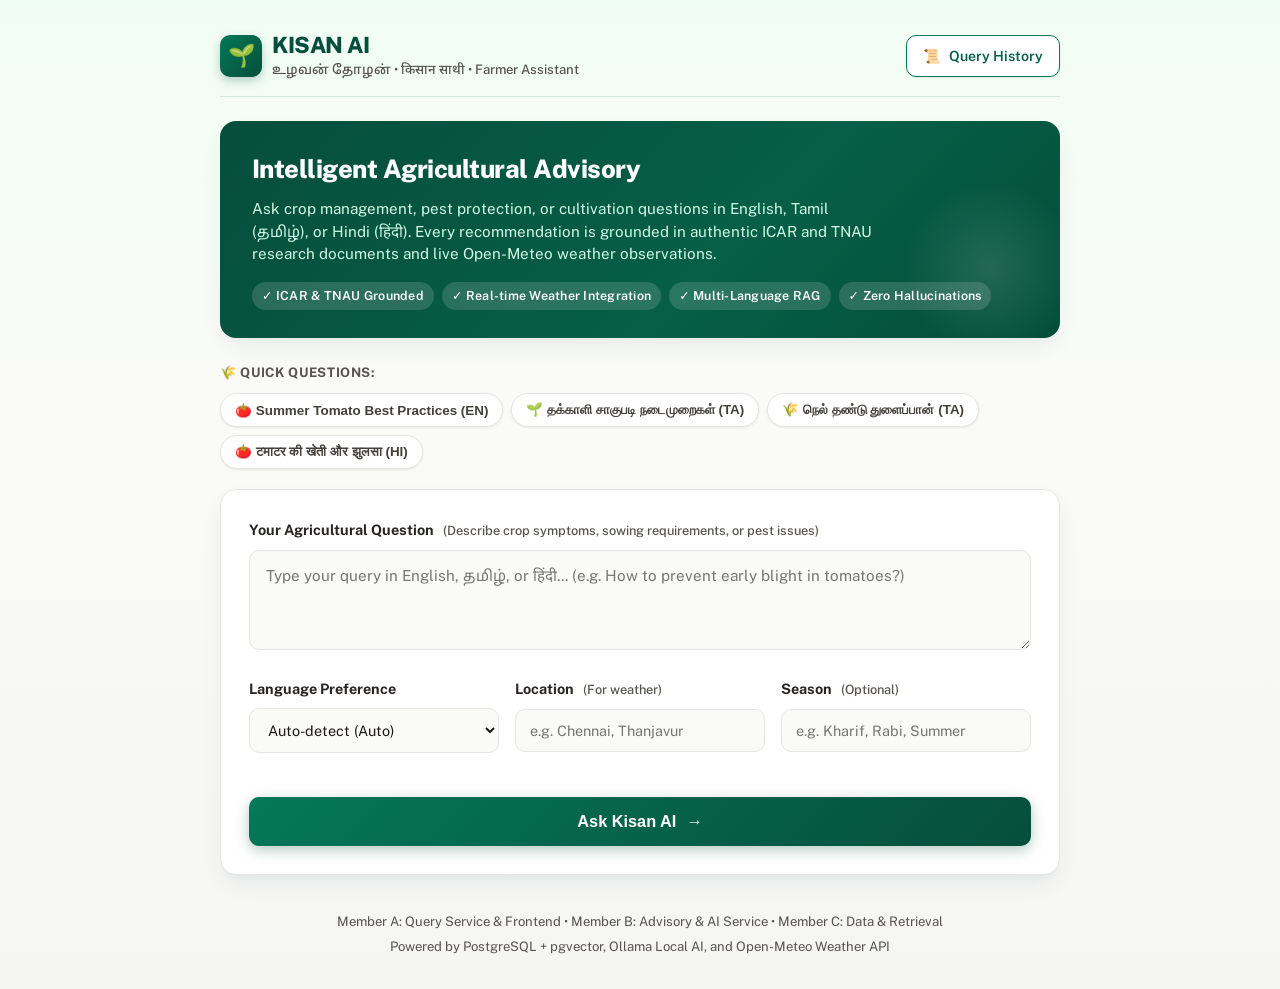
==== query-service/src/main/resources/templates/index.html @ 44b4cf65 "Enhance UI, retrieval server, Ollama integration, and service tests" ====
<!DOCTYPE html>
<html lang="en" xmlns:th="http://www.thymeleaf.org">
<head>
    <meta charset="UTF-8">
    <meta name="viewport" content="width=device-width, initial-scale=1.0">
    <title>Kisan AI — Multilingual Agricultural Assistant</title>
    <link rel="preconnect" href="https://fonts.googleapis.com">
    <link rel="preconnect" href="https://fonts.gstatic.com" crossorigin>
    <link href="https://fonts.googleapis.com/css2?family=Public+Sans:wght@400;500;600;700;800&family=Noto+Sans+Tamil:wght@400;600;700&family=Noto+Sans+Devanagari:wght@400;600;700&display=swap" rel="stylesheet">
    <style>
        :root {
            --primary-900: #064e3b;
            --primary-800: #065f46;
            --primary-700: #047857;
            --primary-600: #059669;
            --primary-500: #10b981;
            --primary-100: #d1fae5;
            --primary-50: #ecfdf5;
            --earth-900: #1c1917;
            --earth-800: #292524;
            --earth-700: #44403c;
            --earth-600: #57534e;
            --earth-200: #e7e5e4;
            --earth-100: #f5f5f4;
            --earth-50: #fafaf9;
            --accent-amber: #d97706;
            --accent-amber-light: #fef3c7;
            --error-red: #b91c1c;
            --error-bg: #fef2f2;
            --error-border: #fecaca;
            --surface-card: #ffffff;
            --radius-lg: 16px;
            --radius-md: 10px;
            --radius-sm: 6px;
            --shadow-subtle: 0 1px 3px rgba(0, 0, 0, 0.05), 0 1px 2px rgba(0, 0, 0, 0.03);
            --shadow-card: 0 10px 25px -5px rgba(6, 78, 59, 0.08), 0 8px 10px -6px rgba(6, 78, 59, 0.04);
            --shadow-hover: 0 20px 25px -5px rgba(6, 78, 59, 0.12), 0 10px 10px -5px rgba(6, 78, 59, 0.06);
        }

        * {
            box-sizing: border-box;
            margin: 0;
            padding: 0;
        }

        body {
            font-family: 'Public Sans', 'Noto Sans Tamil', 'Noto Sans Devanagari', -apple-system, BlinkMacSystemFont, 'Segoe UI', system-ui, sans-serif;
            background: linear-gradient(180deg, #f0fdf4 0%, #fafaf9 400px, #f5f5f4 100%);
            color: var(--earth-800);
            min-height: 100vh;
            padding: 32px 16px;
            line-height: 1.6;
        }

        .app-shell {
            max-width: 840px;
            margin: 0 auto;
        }

        /* Top Navigation Header */
        .header-bar {
            display: flex;
            justify-content: space-between;
            align-items: center;
            margin-bottom: 24px;
            padding-bottom: 16px;
            border-bottom: 1px solid rgba(6, 78, 59, 0.12);
        }

        .brand-badge {
            display: inline-flex;
            align-items: center;
            gap: 10px;
            text-decoration: none;
            color: var(--primary-900);
        }

        .brand-logo-icon {
            width: 42px;
            height: 42px;
            background: linear-gradient(135deg, var(--primary-700), var(--primary-900));
            border-radius: var(--radius-md);
            display: flex;
            align-items: center;
            justify-content: center;
            color: #ffffff;
            font-size: 22px;
            box-shadow: 0 4px 10px rgba(6, 78, 59, 0.25);
        }

        .brand-title-group h1 {
            font-size: 1.4rem;
            font-weight: 800;
            letter-spacing: -0.02em;
            color: var(--primary-900);
            line-height: 1.2;
        }

        .brand-subtitle {
            font-size: 0.82rem;
            color: var(--earth-600);
            font-weight: 500;
        }

        .nav-history-btn {
            display: inline-flex;
            align-items: center;
            gap: 8px;
            padding: 9px 16px;
            background-color: #ffffff;
            color: var(--primary-800);
            border: 1px solid var(--primary-700);
            border-radius: var(--radius-md);
            text-decoration: none;
            font-size: 0.88rem;
            font-weight: 600;
            transition: all 0.15s ease-in-out;
            box-shadow: var(--shadow-subtle);
        }

        .nav-history-btn:hover {
            background-color: var(--primary-50);
            color: var(--primary-900);
            transform: translateY(-1px);
        }

        /* Hero Banner */
        .hero-banner {
            background: linear-gradient(135deg, var(--primary-900) 0%, var(--primary-800) 60%, #044e39 100%);
            border-radius: var(--radius-lg);
            padding: 28px 32px;
            color: #ffffff;
            margin-bottom: 24px;
            box-shadow: var(--shadow-card);
            position: relative;
            overflow: hidden;
        }

        .hero-banner::after {
            content: "";
            position: absolute;
            right: -20px;
            bottom: -20px;
            width: 180px;
            height: 180px;
            background: radial-gradient(circle, rgba(255, 255, 255, 0.12) 0%, transparent 70%);
            pointer-events: none;
        }

        .hero-title {
            font-size: 1.6rem;
            font-weight: 800;
            margin-bottom: 8px;
            letter-spacing: -0.02em;
        }

        .hero-description {
            font-size: 0.95rem;
            color: var(--primary-100);
            max-width: 620px;
            line-height: 1.5;
        }

        .hero-pills {
            display: flex;
            flex-wrap: wrap;
            gap: 8px;
            margin-top: 16px;
        }

        .hero-pill {
            display: inline-flex;
            align-items: center;
            gap: 6px;
            padding: 4px 10px;
            background: rgba(255, 255, 255, 0.15);
            backdrop-filter: blur(4px);
            border-radius: 20px;
            font-size: 0.78rem;
            font-weight: 600;
            letter-spacing: 0.02em;
        }

        /* Quick Prompts Chips */
        .chips-container {
            margin-bottom: 20px;
        }

        .chips-label {
            font-size: 0.82rem;
            font-weight: 700;
            text-transform: uppercase;
            letter-spacing: 0.05em;
            color: var(--earth-600);
            margin-bottom: 10px;
            display: flex;
            align-items: center;
            gap: 6px;
        }

        .chips-wrapper {
            display: flex;
            flex-wrap: wrap;
            gap: 8px;
        }

        .prompt-chip {
            border: 1px solid var(--earth-200);
            background: #ffffff;
            padding: 8px 14px;
            border-radius: 24px;
            font-size: 0.84rem;
            font-weight: 600;
            color: var(--earth-700);
            cursor: pointer;
            transition: all 0.15s ease;
            display: inline-flex;
            align-items: center;
            gap: 6px;
            box-shadow: var(--shadow-subtle);
        }

        .prompt-chip:hover {
            border-color: var(--primary-600);
            color: var(--primary-800);
            background: var(--primary-50);
            transform: translateY(-1px);
        }

        /* Main Form Card */
        .card-panel {
            background: var(--surface-card);
            border-radius: var(--radius-lg);
            padding: 28px;
            box-shadow: var(--shadow-card);
            border: 1px solid var(--earth-200);
            margin-bottom: 24px;
        }

        .form-group {
            margin-bottom: 20px;
        }

        label {
            display: block;
            font-size: 0.9rem;
            font-weight: 700;
            color: var(--earth-800);
            margin-bottom: 8px;
        }

        .label-hint {
            font-size: 0.8rem;
            font-weight: 500;
            color: var(--earth-600);
            margin-left: 6px;
        }

        textarea {
            width: 100%;
            padding: 14px 16px;
            font-family: inherit;
            font-size: 0.95rem;
            color: var(--earth-900);
            background-color: var(--earth-50);
            border: 1.5px solid var(--earth-200);
            border-radius: var(--radius-md);
            resize: vertical;
            min-height: 100px;
            line-height: 1.5;
            transition: border-color 0.15s ease, box-shadow 0.15s ease;
        }

        textarea:focus, select:focus, input[type="text"]:focus {
            outline: none;
            border-color: var(--primary-600);
            background-color: #ffffff;
            box-shadow: 0 0 0 3px rgba(5, 150, 105, 0.15);
        }

        .form-row {
            display: grid;
            grid-template-columns: 1fr 1fr 1fr;
            gap: 16px;
        }

        @media (max-width: 680px) {
            .form-row {
                grid-template-columns: 1fr;
            }
        }

        select, input[type="text"] {
            width: 100%;
            padding: 12px 14px;
            font-family: inherit;
            font-size: 0.9rem;
            color: var(--earth-900);
            background-color: var(--earth-50);
            border: 1.5px solid var(--earth-200);
            border-radius: var(--radius-md);
            transition: border-color 0.15s ease, box-shadow 0.15s ease;
        }

        .submit-btn {
            width: 100%;
            padding: 15px 24px;
            background: linear-gradient(135deg, var(--primary-700), var(--primary-900));
            color: #ffffff;
            border: none;
            border-radius: var(--radius-md);
            font-size: 1.02rem;
            font-weight: 700;
            cursor: pointer;
            transition: all 0.2s ease;
            display: flex;
            align-items: center;
            justify-content: center;
            gap: 10px;
            box-shadow: 0 4px 14px rgba(6, 78, 59, 0.3);
            margin-top: 24px;
        }

        .submit-btn:hover {
            background: linear-gradient(135deg, var(--primary-600), var(--primary-800));
            transform: translateY(-1px);
            box-shadow: 0 6px 18px rgba(6, 78, 59, 0.4);
        }

        .submit-btn:disabled {
            background: var(--earth-600);
            cursor: not-allowed;
            transform: none;
            box-shadow: none;
            opacity: 0.7;
        }

        /* Loading States */
        .loading-card {
            display: none;
            background: #ffffff;
            border: 1.5px dashed var(--primary-500);
            border-radius: var(--radius-lg);
            padding: 28px;
            text-align: center;
            margin-bottom: 24px;
            box-shadow: var(--shadow-subtle);
        }

        .spinner {
            width: 44px;
            height: 44px;
            border: 4px solid var(--primary-100);
            border-top: 4px solid var(--primary-700);
            border-radius: 50%;
            animation: spin 0.8s linear infinite;
            margin: 0 auto 16px;
        }

        @keyframes spin {
            0% { transform: rotate(0deg); }
            100% { transform: rotate(360deg); }
        }

        .loading-title {
            font-size: 1.05rem;
            font-weight: 700;
            color: var(--primary-900);
            margin-bottom: 6px;
        }

        .loading-steps {
            font-size: 0.88rem;
            color: var(--earth-600);
            font-weight: 500;
        }

        /* Result Panel */
        #response-container {
            display: none;
            border-radius: var(--radius-lg);
            padding: 28px;
            margin-bottom: 28px;
            box-shadow: var(--shadow-card);
            animation: fadeIn 0.3s ease-out;
        }

        @keyframes fadeIn {
            from { opacity: 0; transform: translateY(8px); }
            to { opacity: 1; transform: translateY(0); }
        }

        .result-success {
            background-color: #ffffff;
            border: 1.5px solid var(--primary-500);
        }

        .result-error {
            background-color: var(--error-bg);
            border: 1.5px solid var(--error-border);
        }

        .result-header {
            display: flex;
            justify-content: space-between;
            align-items: center;
            padding-bottom: 16px;
            margin-bottom: 18px;
            border-bottom: 1px solid var(--earth-200);
        }

        .result-title {
            font-size: 1.25rem;
            font-weight: 800;
            color: var(--primary-900);
            display: flex;
            align-items: center;
            gap: 10px;
        }

        .result-error .result-title {
            color: var(--error-red);
        }

        .badge-pill {
            display: inline-flex;
            align-items: center;
            gap: 5px;
            padding: 4px 12px;
            border-radius: 20px;
            font-size: 0.82rem;
            font-weight: 700;
            text-transform: uppercase;
            letter-spacing: 0.04em;
        }

        .badge-lang {
            background-color: var(--primary-100);
            color: var(--primary-900);
        }

        .badge-status-err {
            background-color: var(--error-border);
            color: var(--error-red);
        }

        .answer-content {
            font-size: 1.02rem;
            color: var(--earth-900);
            line-height: 1.7;
            white-space: pre-wrap;
            margin-bottom: 24px;
            padding: 18px 20px;
            background-color: var(--earth-50);
            border-radius: var(--radius-md);
            border: 1px solid var(--earth-200);
        }

        .result-error .answer-content {
            background-color: #ffffff;
            border-color: var(--error-border);
            color: var(--error-red);
        }

        /* Sources Box */
        .sources-section {
            margin-top: 20px;
            border-top: 1px solid var(--earth-200);
            padding-top: 18px;
        }

        .sources-heading {
            font-size: 0.92rem;
            font-weight: 800;
            text-transform: uppercase;
            letter-spacing: 0.05em;
            color: var(--earth-700);
            margin-bottom: 14px;
            display: flex;
            align-items: center;
            gap: 8px;
        }

        .sources-grid {
            display: grid;
            grid-template-columns: 1fr;
            gap: 10px;
        }

        .source-card {
            display: flex;
            align-items: flex-start;
            justify-content: space-between;
            padding: 12px 16px;
            background-color: #ffffff;
            border: 1px solid var(--earth-200);
            border-radius: var(--radius-md);
            transition: all 0.15s ease;
        }

        .source-card:hover {
            border-color: var(--primary-500);
            box-shadow: var(--shadow-subtle);
        }

        .source-info {
            display: flex;
            flex-direction: column;
            gap: 4px;
        }

        .source-title {
            font-size: 0.92rem;
            font-weight: 700;
            color: var(--earth-900);
        }

        .source-tag {
            display: inline-flex;
            align-items: center;
            padding: 2px 8px;
            border-radius: 4px;
            font-size: 0.72rem;
            font-weight: 700;
            letter-spacing: 0.04em;
            text-transform: uppercase;
            width: fit-content;
        }

        .source-tag-doc {
            background-color: #e0f2fe;
            color: #0369a1;
        }

        .source-tag-api {
            background-color: var(--accent-amber-light);
            color: #92400e;
        }

        .source-link-btn {
            font-size: 0.84rem;
            font-weight: 600;
            color: var(--primary-700);
            text-decoration: none;
            padding: 6px 12px;
            border-radius: var(--radius-sm);
            background-color: var(--primary-50);
            white-space: nowrap;
            transition: all 0.15s ease;
        }

        .source-link-btn:hover {
            background-color: var(--primary-100);
            color: var(--primary-900);
        }

        /* Action Buttons */
        .action-row {
            display: flex;
            justify-content: flex-end;
            gap: 10px;
            margin-top: 16px;
        }

        .copy-btn {
            display: inline-flex;
            align-items: center;
            gap: 6px;
            padding: 8px 14px;
            background: #ffffff;
            border: 1px solid var(--earth-200);
            border-radius: var(--radius-md);
            font-size: 0.84rem;
            font-weight: 600;
            color: var(--earth-700);
            cursor: pointer;
            transition: all 0.15s ease;
        }

        .copy-btn:hover {
            background: var(--earth-100);
            color: var(--earth-900);
        }

        /* Footer */
        .footer {
            text-align: center;
            margin-top: 36px;
            font-size: 0.82rem;
            color: var(--earth-600);
        }
    </style>
</head>
<body>
    <div class="app-shell">
        <!-- Header -->
        <header class="header-bar">
            <a href="/" class="brand-badge">
                <div class="brand-logo-icon">🌱</div>
                <div class="brand-title-group">
                    <h1>KISAN AI</h1>
                    <div class="brand-subtitle">உழவன் தோழன் &bull; किसान साथी &bull; Farmer Assistant</div>
                </div>
            </a>
            <a href="/history" class="nav-history-btn">
                <span>📜</span> Query History
            </a>
        </header>

        <!-- Hero Section -->
        <section class="hero-banner">
            <h2 class="hero-title">Intelligent Agricultural Advisory</h2>
            <p class="hero-description">
                Ask crop management, pest protection, or cultivation questions in English, Tamil (தமிழ்), or Hindi (हिंदी). Every recommendation is grounded in authentic ICAR and TNAU research documents and live Open-Meteo weather observations.
            </p>
            <div class="hero-pills">
                <span class="hero-pill">✓ ICAR &amp; TNAU Grounded</span>
                <span class="hero-pill">✓ Real-time Weather Integration</span>
                <span class="hero-pill">✓ Multi-Language RAG</span>
                <span class="hero-pill">✓ Zero Hallucinations</span>
            </div>
        </section>

        <!-- Quick Prompts Chips -->
        <div class="chips-container">
            <div class="chips-label">🌾 Quick Questions:</div>
            <div class="chips-wrapper">
                <button type="button" class="prompt-chip" onclick="fillPrompt('What are the best practices for tomato cultivation in summer?', 'en', 'Chennai', 'Summer', 'CROP_RECOMMENDATION')">
                    🍅 Summer Tomato Best Practices (EN)
                </button>
                <button type="button" class="prompt-chip" onclick="fillPrompt('கோடையில் தக்காளி சாகுபடிக்கான சிறந்த நடைமுறைகள் யாவை?', 'ta', 'Thanjavur', 'Summer', 'CROP_RECOMMENDATION')">
                    🌱 தக்காளி சாகுபடி நடைமுறைகள் (TA)
                </button>
                <button type="button" class="prompt-chip" onclick="fillPrompt('நெல் தண்டு துளைப்பான் பூச்சி கட்டுப்பாடு முறைகள் என்ன?', 'ta', 'Coimbatore', 'Kharif', 'PEST_MANAGEMENT')">
                    🌾 நெல் தண்டு துளைப்பான் (TA)
                </button>
                <button type="button" class="prompt-chip" onclick="fillPrompt('गर्मियों में टमाटर की खेती और झुलसा रोग नियंत्रण के तरीके क्या हैं?', 'hi', 'Delhi', 'Summer', 'PEST_MANAGEMENT')">
                    🍅 टमाटर की खेती और झुलसा (HI)
                </button>
            </div>
        </div>

        <!-- Query Form -->
        <main class="card-panel">
            <form id="queryForm">
                <div class="form-group">
                    <label for="question">
                        Your Agricultural Question
                        <span class="label-hint">(Describe crop symptoms, sowing requirements, or pest issues)</span>
                    </label>
                    <textarea id="question" name="question" required placeholder="Type your query in English, தமிழ், or हिंदी... (e.g. How to prevent early blight in tomatoes?)"></textarea>
                </div>

                <div class="form-row">
                    <div class="form-group">
                        <label for="language">Language Preference</label>
                        <select id="language" name="language">
                            <option value="auto">Auto-detect (Auto)</option>
                            <option value="en">English (English)</option>
                            <option value="ta">Tamil (தமிழ்)</option>
                            <option value="hi">Hindi (हिंदी)</option>
                        </select>
                    </div>

                    <div class="form-group">
                        <label for="location">Location <span class="label-hint">(For weather)</span></label>
                        <input type="text" id="location" name="location" placeholder="e.g. Chennai, Thanjavur">
                    </div>

                    <div class="form-group">
                        <label for="season">Season <span class="label-hint">(Optional)</span></label>
                        <input type="text" id="season" name="season" placeholder="e.g. Kharif, Rabi, Summer">
                    </div>
                </div>

                <button type="submit" class="submit-btn" id="submitBtn">
                    <span>Ask Kisan AI</span>
                    <span>&rarr;</span>
                </button>
            </form>
        </main>

        <!-- Loading State Indicator -->
        <div class="loading-card" id="loadingCard">
            <div class="spinner"></div>
            <div class="loading-title">Synthesizing Verified Advisory</div>
            <div class="loading-steps" id="loadingStepText">Querying ICAR/TNAU vector knowledge base &amp; weather forecast...</div>
        </div>

        <!-- Response Result Panel -->
        <div id="response-container">
            <div class="result-header">
                <div class="result-title">
                    <span id="response-status-icon">🌱</span>
                    <span id="response-title">Grounded Advisory</span>
                </div>
                <div class="badge-pill" id="response-badge">Language: EN</div>
            </div>

            <div class="answer-content" id="response-answer"></div>

            <div class="sources-section" id="sources-container">
                <div class="sources-heading">
                    <span>📚</span> Verified Research &amp; Data Sources
                </div>
                <div class="sources-grid" id="response-sources"></div>
            </div>

            <div class="action-row">
                <button type="button" class="copy-btn" onclick="copyAnswerText()">
                    <span>📋</span> Copy Advisory
                </button>
            </div>
        </div>

        <footer class="footer">
            <p>Member A: Query Service &amp; Frontend &bull; Member B: Advisory &amp; AI Service &bull; Member C: Data &amp; Retrieval</p>
            <p style="margin-top: 4px;">Powered by PostgreSQL + pgvector, Ollama Local AI, and Open-Meteo Weather API</p>
        </footer>
    </div>

    <script>
        function fillPrompt(q, lang, loc, season, cat) {
            document.getElementById('question').value = q;
            document.getElementById('language').value = lang;
            document.getElementById('location').value = loc;
            document.getElementById('season').value = season;
            window.scrollTo({ top: document.getElementById('queryForm').offsetTop - 30, behavior: 'smooth' });
        }

        function copyAnswerText() {
            const answer = document.getElementById('response-answer').innerText;
            navigator.clipboard.writeText(answer).then(() => {
                alert('Advisory copied to clipboard!');
            }).catch(() => {
                alert('Could not copy text.');
            });
        }

        const loadingSteps = [
            "Detecting query language and intent...",
            "Searching pgvector knowledge base for ICAR/TNAU guidelines...",
            "Fetching live Open-Meteo weather observation...",
            "Generating grounded response with local AI model..."
        ];

        let stepInterval = null;

        document.getElementById('queryForm').addEventListener('submit', async function(e) {
            e.preventDefault();

            const questionVal = document.getElementById('question').value.trim();
            if (!questionVal) {
                alert('Please enter an agricultural question.');
                return;
            }

            const reqBody = {
                question: questionVal,
                language: document.getElementById('language').value,
                location: document.getElementById('location').value.trim(),
                season: document.getElementById('season').value.trim(),
                category: 'GENERAL'
            };

            const responseContainer = document.getElementById('response-container');
            const loadingCard = document.getElementById('loadingCard');
            const submitBtn = document.getElementById('submitBtn');
            const loadingStepText = document.getElementById('loadingStepText');

            responseContainer.style.display = 'none';
            loadingCard.style.display = 'block';
            submitBtn.disabled = true;

            let stepIdx = 0;
            loadingStepText.textContent = loadingSteps[0];
            stepInterval = setInterval(() => {
                stepIdx = (stepIdx + 1) % loadingSteps.length;
                loadingStepText.textContent = loadingSteps[stepIdx];
            }, 1200);

            try {
                const response = await fetch('/api/query', {
                    method: 'POST',
                    headers: { 'Content-Type': 'application/json' },
                    body: JSON.stringify(reqBody)
                });

                clearInterval(stepInterval);
                loadingCard.style.display = 'none';
                submitBtn.disabled = false;

                let data;
                try {
                    data = await response.json();
                } catch (jsonErr) {
                    data = { error: 'Invalid response from server' };
                }

                if (response.ok) {
                    responseContainer.className = 'result-success';
                    document.getElementById('response-status-icon').textContent = '🌱';
                    document.getElementById('response-title').textContent = 'Grounded Advisory';
                    
                    const langBadge = document.getElementById('response-badge');
                    langBadge.className = 'badge-pill badge-lang';
                    langBadge.textContent = 'Language: ' + (data.language || 'en').toUpperCase();

                    document.getElementById('response-answer').textContent = data.answer || 'No advisory text returned.';

                    const sourcesList = document.getElementById('response-sources');
                    sourcesList.innerHTML = '';

                    if (data.sources && data.sources.length > 0) {
                        data.sources.forEach(s => {
                            const card = document.createElement('div');
                            card.className = 'source-card';

                            const info = document.createElement('div');
                            info.className = 'source-info';

                            const title = document.createElement('div');
                            title.className = 'source-title';
                            title.textContent = s.name;

                            const tag = document.createElement('span');
                            tag.className = 'source-tag ' + (s.type === 'API' ? 'source-tag-api' : 'source-tag-doc');
                            tag.textContent = s.type === 'API' ? '⚡ Live Weather API' : '📖 Research Document';

                            info.appendChild(title);
                            info.appendChild(tag);
                            card.appendChild(info);

                            if (s.url && s.url.startsWith('http')) {
                                const link = document.createElement('a');
                                link.className = 'source-link-btn';
                                link.href = s.url;
                                link.target = '_blank';
                                link.rel = 'noopener noreferrer';
                                link.textContent = 'View Reference ↗';
                                card.appendChild(link);
                            }

                            sourcesList.appendChild(card);
                        });
                        document.getElementById('sources-container').style.display = 'block';
                    } else {
                        document.getElementById('sources-container').style.display = 'none';
                    }
                } else {
                    responseContainer.className = 'result-error';
                    document.getElementById('response-status-icon').textContent = '⚠️';
                    document.getElementById('response-title').textContent = 'Service Unavailable';
                    
                    const langBadge = document.getElementById('response-badge');
                    langBadge.className = 'badge-pill badge-status-err';
                    langBadge.textContent = 'Error HTTP ' + response.status;

                    document.getElementById('response-answer').textContent = data.error || data.detail || 'The advisory service is currently unavailable. Please check backend status.';
                    document.getElementById('sources-container').style.display = 'none';
                }

                responseContainer.style.display = 'block';
                responseContainer.scrollIntoView({ behavior: 'smooth', block: 'nearest' });

            } catch (networkError) {
                clearInterval(stepInterval);
                loadingCard.style.display = 'none';
                submitBtn.disabled = false;

                responseContainer.className = 'result-error';
                document.getElementById('response-status-icon').textContent = '❌';
                document.getElementById('response-title').textContent = 'Connection Error';

                const langBadge = document.getElementById('response-badge');
                langBadge.className = 'badge-pill badge-status-err';
                langBadge.textContent = 'Offline';

                document.getElementById('response-answer').textContent = 'Failed to connect to Query Service at http://localhost:8081. Verify that the Spring Boot server is running.';
                document.getElementById('sources-container').style.display = 'none';
                responseContainer.style.display = 'block';
            }
        });
    </script>
</body>
</html>
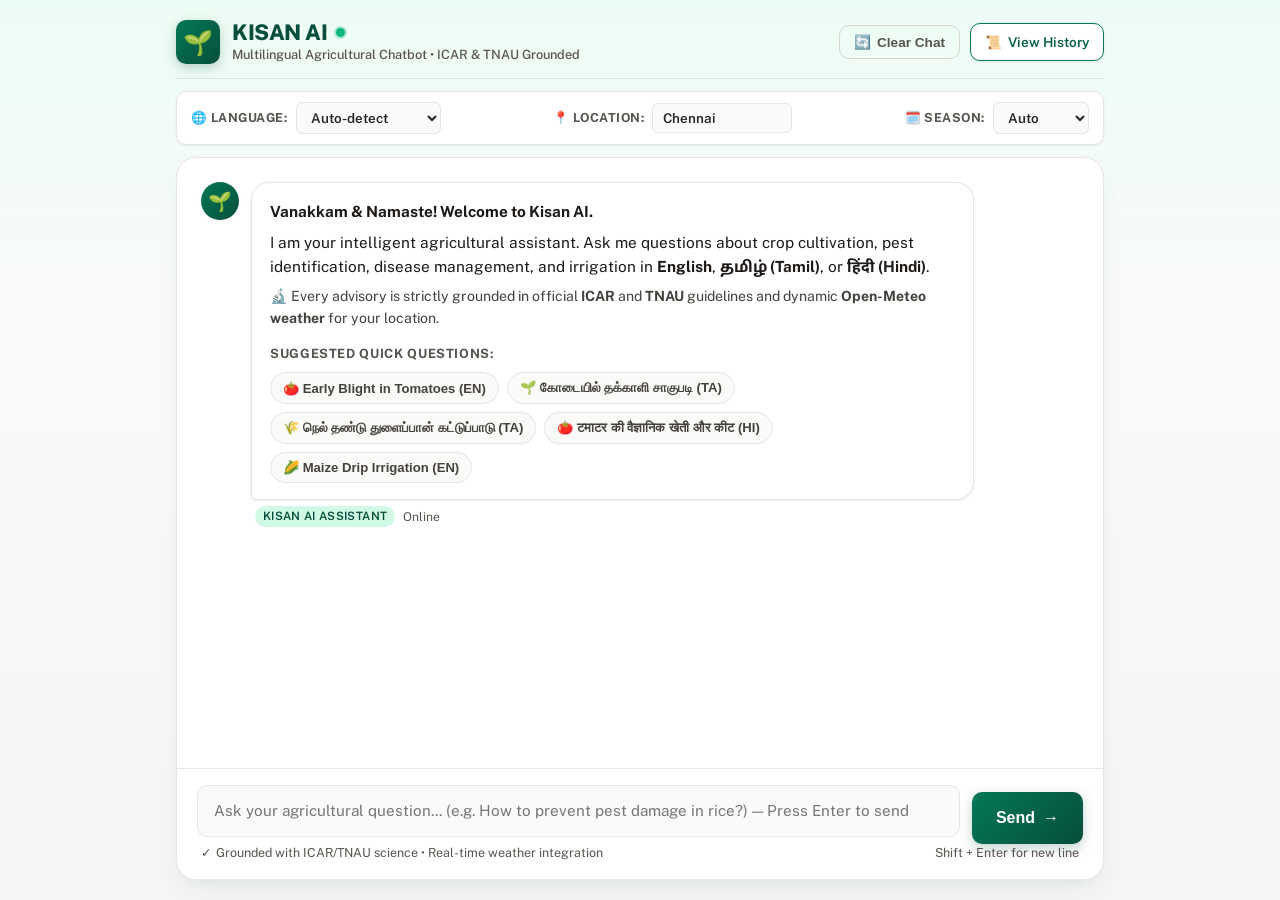
==== commit 734748ed: "update" ====
--- a/query-service/src/main/resources/templates/index.html
+++ b/query-service/src/main/resources/templates/index.html
@@ -3,23 +3,26 @@
 <head>
     <meta charset="UTF-8">
     <meta name="viewport" content="width=device-width, initial-scale=1.0">
-    <title>Kisan AI — Multilingual Agricultural Assistant</title>
+    <title>Kisan AI — Agricultural Chatbot</title>
     <link rel="preconnect" href="https://fonts.googleapis.com">
     <link rel="preconnect" href="https://fonts.gstatic.com" crossorigin>
     <link href="https://fonts.googleapis.com/css2?family=Public+Sans:wght@400;500;600;700;800&family=Noto+Sans+Tamil:wght@400;600;700&family=Noto+Sans+Devanagari:wght@400;600;700&display=swap" rel="stylesheet">
     <style>
         :root {
+            --primary-950: #022c22;
             --primary-900: #064e3b;
             --primary-800: #065f46;
             --primary-700: #047857;
             --primary-600: #059669;
             --primary-500: #10b981;
+            --primary-200: #a7f3d0;
             --primary-100: #d1fae5;
             --primary-50: #ecfdf5;
             --earth-900: #1c1917;
             --earth-800: #292524;
             --earth-700: #44403c;
             --earth-600: #57534e;
+            --earth-300: #d6d3d1;
             --earth-200: #e7e5e4;
             --earth-100: #f5f5f4;
             --earth-50: #fafaf9;
@@ -29,12 +32,13 @@
             --error-bg: #fef2f2;
             --error-border: #fecaca;
             --surface-card: #ffffff;
+            --radius-xl: 20px;
             --radius-lg: 16px;
             --radius-md: 10px;
             --radius-sm: 6px;
             --shadow-subtle: 0 1px 3px rgba(0, 0, 0, 0.05), 0 1px 2px rgba(0, 0, 0, 0.03);
             --shadow-card: 0 10px 25px -5px rgba(6, 78, 59, 0.08), 0 8px 10px -6px rgba(6, 78, 59, 0.04);
-            --shadow-hover: 0 20px 25px -5px rgba(6, 78, 59, 0.12), 0 10px 10px -5px rgba(6, 78, 59, 0.06);
+            --shadow-float: 0 20px 30px -10px rgba(6, 78, 59, 0.2);
         }
 
         * {
@@ -45,219 +49,556 @@
 
         body {
             font-family: 'Public Sans', 'Noto Sans Tamil', 'Noto Sans Devanagari', -apple-system, BlinkMacSystemFont, 'Segoe UI', system-ui, sans-serif;
-            background: linear-gradient(180deg, #f0fdf4 0%, #fafaf9 400px, #f5f5f4 100%);
+            background: linear-gradient(180deg, #ecfdf5 0%, #fafaf9 320px, #f5f5f4 100%);
             color: var(--earth-800);
             min-height: 100vh;
-            padding: 32px 16px;
-            line-height: 1.6;
-        }
-
+            display: flex;
+            flex-direction: column;
+            line-height: 1.5;
+        }
+
+        /* App Shell */
         .app-shell {
-            max-width: 840px;
+            width: 100%;
+            max-width: 960px;
             margin: 0 auto;
-        }
-
-        /* Top Navigation Header */
+            padding: 20px 16px;
+            display: flex;
+            flex-direction: column;
+            flex: 1;
+            height: 100vh;
+        }
+
+        /* Header Bar */
         .header-bar {
             display: flex;
             justify-content: space-between;
             align-items: center;
-            margin-bottom: 24px;
-            padding-bottom: 16px;
+            padding-bottom: 14px;
             border-bottom: 1px solid rgba(6, 78, 59, 0.12);
+            flex-shrink: 0;
         }
 
         .brand-badge {
             display: inline-flex;
             align-items: center;
-            gap: 10px;
+            gap: 12px;
             text-decoration: none;
             color: var(--primary-900);
         }
 
         .brand-logo-icon {
-            width: 42px;
-            height: 42px;
+            width: 44px;
+            height: 44px;
             background: linear-gradient(135deg, var(--primary-700), var(--primary-900));
             border-radius: var(--radius-md);
             display: flex;
             align-items: center;
             justify-content: center;
             color: #ffffff;
-            font-size: 22px;
-            box-shadow: 0 4px 10px rgba(6, 78, 59, 0.25);
+            font-size: 24px;
+            box-shadow: 0 4px 12px rgba(6, 78, 59, 0.25);
         }
 
         .brand-title-group h1 {
-            font-size: 1.4rem;
+            font-size: 1.35rem;
             font-weight: 800;
             letter-spacing: -0.02em;
             color: var(--primary-900);
-            line-height: 1.2;
+            line-height: 1.15;
+            display: flex;
+            align-items: center;
+            gap: 8px;
+        }
+
+        .status-dot {
+            width: 9px;
+            height: 9px;
+            background-color: var(--primary-500);
+            border-radius: 50%;
+            display: inline-block;
+            box-shadow: 0 0 0 2px rgba(16, 185, 129, 0.3);
+            animation: pulse-dot 2s infinite ease-in-out;
+        }
+
+        @keyframes pulse-dot {
+            0% { transform: scale(0.95); box-shadow: 0 0 0 0 rgba(16, 185, 129, 0.7); }
+            70% { transform: scale(1.15); box-shadow: 0 0 0 6px rgba(16, 185, 129, 0); }
+            100% { transform: scale(0.95); box-shadow: 0 0 0 0 rgba(16, 185, 129, 0); }
         }
 
         .brand-subtitle {
-            font-size: 0.82rem;
+            font-size: 0.8rem;
             color: var(--earth-600);
             font-weight: 500;
         }
 
-        .nav-history-btn {
+        .header-actions {
+            display: flex;
+            align-items: center;
+            gap: 10px;
+        }
+
+        .btn-header {
             display: inline-flex;
             align-items: center;
-            gap: 8px;
-            padding: 9px 16px;
+            gap: 6px;
+            padding: 8px 14px;
+            border-radius: var(--radius-md);
+            font-size: 0.85rem;
+            font-weight: 600;
+            text-decoration: none;
+            transition: all 0.15s ease-in-out;
+            cursor: pointer;
+        }
+
+        .btn-history {
             background-color: #ffffff;
             color: var(--primary-800);
             border: 1px solid var(--primary-700);
-            border-radius: var(--radius-md);
-            text-decoration: none;
-            font-size: 0.88rem;
-            font-weight: 600;
-            transition: all 0.15s ease-in-out;
             box-shadow: var(--shadow-subtle);
         }
 
-        .nav-history-btn:hover {
+        .btn-history:hover {
             background-color: var(--primary-50);
             color: var(--primary-900);
             transform: translateY(-1px);
         }
 
-        /* Hero Banner */
-        .hero-banner {
-            background: linear-gradient(135deg, var(--primary-900) 0%, var(--primary-800) 60%, #044e39 100%);
-            border-radius: var(--radius-lg);
-            padding: 28px 32px;
+        .btn-clear {
+            background-color: transparent;
+            color: var(--earth-600);
+            border: 1px solid var(--earth-300);
+        }
+
+        .btn-clear:hover {
+            background-color: var(--earth-100);
+            color: var(--earth-900);
+        }
+
+        /* Context Toolbar (Top of Chat) */
+        .context-bar {
+            display: flex;
+            align-items: center;
+            justify-content: space-between;
+            gap: 10px;
+            padding: 10px 14px;
+            background: #ffffff;
+            border: 1px solid var(--earth-200);
+            border-radius: var(--radius-md);
+            margin: 12px 0;
+            box-shadow: var(--shadow-subtle);
+            flex-shrink: 0;
+            flex-wrap: wrap;
+        }
+
+        .context-group {
+            display: flex;
+            align-items: center;
+            gap: 8px;
+            flex-wrap: wrap;
+        }
+
+        .context-label {
+            font-size: 0.78rem;
+            font-weight: 700;
+            text-transform: uppercase;
+            letter-spacing: 0.04em;
+            color: var(--earth-600);
+        }
+
+        .context-select, .context-input {
+            padding: 6px 10px;
+            font-family: inherit;
+            font-size: 0.84rem;
+            font-weight: 600;
+            color: var(--earth-800);
+            background-color: var(--earth-50);
+            border: 1px solid var(--earth-200);
+            border-radius: var(--radius-sm);
+            outline: none;
+            transition: border-color 0.15s ease;
+        }
+
+        .context-select:focus, .context-input:focus {
+            border-color: var(--primary-600);
+            background-color: #ffffff;
+        }
+
+        .context-input {
+            width: 140px;
+        }
+
+        /* Main Chat Container */
+        .chat-container {
+            display: flex;
+            flex-direction: column;
+            flex: 1;
+            background: var(--surface-card);
+            border-radius: var(--radius-xl);
+            border: 1px solid var(--earth-200);
+            box-shadow: var(--shadow-card);
+            overflow: hidden;
+            position: relative;
+            min-height: 0;
+        }
+
+        /* Chat Messages Stream */
+        .chat-messages {
+            flex: 1;
+            overflow-y: auto;
+            padding: 24px;
+            display: flex;
+            flex-direction: column;
+            gap: 20px;
+            scroll-behavior: smooth;
+        }
+
+        /* Custom Scrollbar */
+        .chat-messages::-webkit-scrollbar {
+            width: 6px;
+        }
+        .chat-messages::-webkit-scrollbar-track {
+            background: transparent;
+        }
+        .chat-messages::-webkit-scrollbar-thumb {
+            background-color: var(--earth-300);
+            border-radius: 10px;
+        }
+
+        /* Message Row */
+        .msg-row {
+            display: flex;
+            gap: 12px;
+            max-width: 88%;
+            animation: msgFadeIn 0.25s ease-out;
+        }
+
+        @keyframes msgFadeIn {
+            from { opacity: 0; transform: translateY(8px); }
+            to { opacity: 1; transform: translateY(0); }
+        }
+
+        .msg-user {
+            align-self: flex-end;
+            flex-direction: row-reverse;
+        }
+
+        .msg-bot {
+            align-self: flex-start;
+        }
+
+        /* Avatars */
+        .msg-avatar {
+            width: 38px;
+            height: 38px;
+            border-radius: 50%;
+            display: flex;
+            align-items: center;
+            justify-content: center;
+            font-size: 19px;
+            flex-shrink: 0;
+            box-shadow: var(--shadow-subtle);
+        }
+
+        .avatar-bot {
+            background: linear-gradient(135deg, var(--primary-700), var(--primary-900));
             color: #ffffff;
-            margin-bottom: 24px;
-            box-shadow: var(--shadow-card);
-            position: relative;
+        }
+
+        .avatar-user {
+            background: linear-gradient(135deg, var(--earth-700), var(--earth-900));
+            color: #ffffff;
+        }
+
+        /* Message Bubbles */
+        .msg-bubble {
+            display: flex;
+            flex-direction: column;
+            gap: 6px;
+        }
+
+        .bubble-content {
+            padding: 16px 18px;
+            font-size: 0.96rem;
+            line-height: 1.6;
+            word-break: break-word;
+        }
+
+        .msg-user .bubble-content {
+            background: linear-gradient(135deg, var(--primary-800), var(--primary-900));
+            color: #ffffff;
+            border-radius: 18px 18px 4px 18px;
+            box-shadow: 0 4px 10px rgba(6, 78, 59, 0.15);
+        }
+
+        .msg-bot .bubble-content {
+            background-color: #ffffff;
+            color: var(--earth-900);
+            border: 1px solid var(--earth-200);
+            border-radius: 18px 18px 18px 4px;
+            box-shadow: var(--shadow-subtle);
+        }
+
+        .msg-error .bubble-content {
+            background-color: var(--error-bg);
+            border: 1px solid var(--error-border);
+            color: var(--error-red);
+        }
+
+        .bubble-meta {
+            display: flex;
+            align-items: center;
+            gap: 8px;
+            font-size: 0.76rem;
+            color: var(--earth-600);
+            padding: 0 4px;
+        }
+
+        .msg-user .bubble-meta {
+            justify-content: flex-end;
+        }
+
+        .meta-pill {
+            display: inline-flex;
+            align-items: center;
+            gap: 3px;
+            padding: 2px 8px;
+            background-color: var(--earth-100);
+            border-radius: 12px;
+            font-weight: 600;
+            text-transform: uppercase;
+            font-size: 0.72rem;
+            letter-spacing: 0.03em;
+        }
+
+        .meta-pill-accent {
+            background-color: var(--primary-100);
+            color: var(--primary-900);
+        }
+
+        /* Sources inside Assistant Bubble */
+        .bubble-sources {
+            margin-top: 12px;
+            padding-top: 12px;
+            border-top: 1px solid var(--earth-200);
+            display: flex;
+            flex-direction: column;
+            gap: 8px;
+        }
+
+        .sources-title {
+            font-size: 0.78rem;
+            font-weight: 700;
+            text-transform: uppercase;
+            letter-spacing: 0.04em;
+            color: var(--earth-600);
+            display: flex;
+            align-items: center;
+            gap: 5px;
+        }
+
+        .sources-list {
+            display: flex;
+            flex-direction: column;
+            gap: 6px;
+        }
+
+        .source-item {
+            display: flex;
+            align-items: center;
+            justify-content: space-between;
+            padding: 8px 12px;
+            background-color: var(--earth-50);
+            border: 1px solid var(--earth-200);
+            border-radius: var(--radius-sm);
+            font-size: 0.82rem;
+            gap: 8px;
+        }
+
+        .source-name-box {
+            display: flex;
+            align-items: center;
+            gap: 6px;
+            flex: 1;
+            min-width: 0;
+        }
+
+        .source-name {
+            font-weight: 600;
+            color: var(--earth-900);
+            white-space: nowrap;
             overflow: hidden;
-        }
-
-        .hero-banner::after {
-            content: "";
-            position: absolute;
-            right: -20px;
-            bottom: -20px;
-            width: 180px;
-            height: 180px;
-            background: radial-gradient(circle, rgba(255, 255, 255, 0.12) 0%, transparent 70%);
-            pointer-events: none;
-        }
-
-        .hero-title {
-            font-size: 1.6rem;
-            font-weight: 800;
-            margin-bottom: 8px;
-            letter-spacing: -0.02em;
-        }
-
-        .hero-description {
-            font-size: 0.95rem;
-            color: var(--primary-100);
-            max-width: 620px;
-            line-height: 1.5;
-        }
-
-        .hero-pills {
-            display: flex;
-            flex-wrap: wrap;
+            text-overflow: ellipsis;
+        }
+
+        .source-badge-tag {
+            font-size: 0.7rem;
+            font-weight: 700;
+            padding: 2px 6px;
+            border-radius: 4px;
+            text-transform: uppercase;
+            flex-shrink: 0;
+        }
+
+        .tag-doc {
+            background-color: #e0f2fe;
+            color: #0369a1;
+        }
+
+        .tag-weather {
+            background-color: var(--accent-amber-light);
+            color: #92400e;
+        }
+
+        .source-link {
+            font-weight: 700;
+            color: var(--primary-700);
+            text-decoration: none;
+            padding: 4px 8px;
+            background: #ffffff;
+            border: 1px solid var(--earth-200);
+            border-radius: 4px;
+            font-size: 0.78rem;
+            white-space: nowrap;
+            transition: all 0.15s ease;
+        }
+
+        .source-link:hover {
+            background: var(--primary-50);
+            color: var(--primary-900);
+            border-color: var(--primary-500);
+        }
+
+        /* Bubble Action Bar (Copy / Voice) */
+        .bubble-actions {
+            display: flex;
+            align-items: center;
             gap: 8px;
-            margin-top: 16px;
-        }
-
-        .hero-pill {
+            margin-top: 8px;
+        }
+
+        .btn-bubble-action {
             display: inline-flex;
             align-items: center;
-            gap: 6px;
+            gap: 4px;
             padding: 4px 10px;
-            background: rgba(255, 255, 255, 0.15);
-            backdrop-filter: blur(4px);
-            border-radius: 20px;
+            background: #ffffff;
+            border: 1px solid var(--earth-200);
+            border-radius: var(--radius-sm);
             font-size: 0.78rem;
             font-weight: 600;
-            letter-spacing: 0.02em;
-        }
-
-        /* Quick Prompts Chips */
-        .chips-container {
-            margin-bottom: 20px;
-        }
-
-        .chips-label {
-            font-size: 0.82rem;
+            color: var(--earth-700);
+            cursor: pointer;
+            transition: all 0.15s ease;
+        }
+
+        .btn-bubble-action:hover {
+            background: var(--earth-100);
+            color: var(--earth-900);
+        }
+
+        /* Typing Indicator */
+        .typing-indicator {
+            display: flex;
+            align-items: center;
+            gap: 8px;
+            padding: 14px 18px;
+            background-color: #ffffff;
+            border: 1px solid var(--earth-200);
+            border-radius: 18px 18px 18px 4px;
+            box-shadow: var(--shadow-subtle);
+        }
+
+        .typing-dots {
+            display: flex;
+            gap: 4px;
+        }
+
+        .typing-dot {
+            width: 7px;
+            height: 7px;
+            background-color: var(--primary-600);
+            border-radius: 50%;
+            animation: dot-pulse 1.4s infinite cubic-bezier(0.16, 1, 0.3, 1);
+        }
+
+        .typing-dot:nth-child(2) { animation-delay: 0.2s; }
+        .typing-dot:nth-child(3) { animation-delay: 0.4s; }
+
+        @keyframes dot-pulse {
+            0%, 100% { opacity: 0.3; transform: scale(0.85); }
+            50% { opacity: 1; transform: scale(1.1); }
+        }
+
+        .typing-text {
+            font-size: 0.84rem;
+            font-weight: 600;
+            color: var(--earth-600);
+        }
+
+        /* Quick Prompt Chips (Welcome state) */
+        .welcome-chips-title {
+            font-size: 0.8rem;
             font-weight: 700;
             text-transform: uppercase;
             letter-spacing: 0.05em;
             color: var(--earth-600);
-            margin-bottom: 10px;
-            display: flex;
-            align-items: center;
-            gap: 6px;
-        }
-
-        .chips-wrapper {
+            margin: 14px 0 8px;
+        }
+
+        .welcome-chips {
             display: flex;
             flex-wrap: wrap;
             gap: 8px;
         }
 
-        .prompt-chip {
+        .chip-btn {
+            background: var(--earth-50);
             border: 1px solid var(--earth-200);
-            background: #ffffff;
-            padding: 8px 14px;
-            border-radius: 24px;
-            font-size: 0.84rem;
+            padding: 7px 12px;
+            border-radius: 20px;
+            font-size: 0.82rem;
             font-weight: 600;
             color: var(--earth-700);
             cursor: pointer;
             transition: all 0.15s ease;
-            display: inline-flex;
-            align-items: center;
-            gap: 6px;
-            box-shadow: var(--shadow-subtle);
-        }
-
-        .prompt-chip:hover {
+            text-align: left;
+        }
+
+        .chip-btn:hover {
+            background: var(--primary-50);
             border-color: var(--primary-600);
-            color: var(--primary-800);
-            background: var(--primary-50);
+            color: var(--primary-900);
             transform: translateY(-1px);
         }
 
-        /* Main Form Card */
-        .card-panel {
-            background: var(--surface-card);
-            border-radius: var(--radius-lg);
-            padding: 28px;
-            box-shadow: var(--shadow-card);
-            border: 1px solid var(--earth-200);
-            margin-bottom: 24px;
-        }
-
-        .form-group {
-            margin-bottom: 20px;
-        }
-
-        label {
-            display: block;
-            font-size: 0.9rem;
-            font-weight: 700;
-            color: var(--earth-800);
-            margin-bottom: 8px;
-        }
-
-        .label-hint {
-            font-size: 0.8rem;
-            font-weight: 500;
-            color: var(--earth-600);
-            margin-left: 6px;
-        }
-
-        textarea {
+        /* Bottom Chat Input Bar */
+        .chat-input-bar {
+            padding: 16px 20px;
+            background: #ffffff;
+            border-top: 1px solid var(--earth-200);
+            display: flex;
+            flex-direction: column;
+            gap: 10px;
+            flex-shrink: 0;
+        }
+
+        .input-row {
+            display: flex;
+            align-items: flex-end;
+            gap: 12px;
+        }
+
+        .input-textarea-wrapper {
+            flex: 1;
+            position: relative;
+        }
+
+        .chat-textarea {
             width: 100%;
+            min-height: 52px;
+            max-height: 140px;
             padding: 14px 16px;
             font-family: inherit;
             font-size: 0.95rem;
@@ -265,530 +606,584 @@
             background-color: var(--earth-50);
             border: 1.5px solid var(--earth-200);
             border-radius: var(--radius-md);
-            resize: vertical;
-            min-height: 100px;
+            resize: none;
             line-height: 1.5;
+            outline: none;
             transition: border-color 0.15s ease, box-shadow 0.15s ease;
         }
 
-        textarea:focus, select:focus, input[type="text"]:focus {
-            outline: none;
+        .chat-textarea:focus {
             border-color: var(--primary-600);
             background-color: #ffffff;
             box-shadow: 0 0 0 3px rgba(5, 150, 105, 0.15);
         }
 
-        .form-row {
-            display: grid;
-            grid-template-columns: 1fr 1fr 1fr;
-            gap: 16px;
-        }
-
-        @media (max-width: 680px) {
-            .form-row {
-                grid-template-columns: 1fr;
-            }
-        }
-
-        select, input[type="text"] {
-            width: 100%;
-            padding: 12px 14px;
-            font-family: inherit;
-            font-size: 0.9rem;
-            color: var(--earth-900);
-            background-color: var(--earth-50);
-            border: 1.5px solid var(--earth-200);
-            border-radius: var(--radius-md);
-            transition: border-color 0.15s ease, box-shadow 0.15s ease;
-        }
-
-        .submit-btn {
-            width: 100%;
-            padding: 15px 24px;
+        .btn-send {
+            height: 52px;
+            padding: 0 24px;
             background: linear-gradient(135deg, var(--primary-700), var(--primary-900));
             color: #ffffff;
             border: none;
             border-radius: var(--radius-md);
-            font-size: 1.02rem;
+            font-size: 1rem;
             font-weight: 700;
             cursor: pointer;
-            transition: all 0.2s ease;
-            display: flex;
+            transition: all 0.15s ease;
+            display: inline-flex;
             align-items: center;
             justify-content: center;
-            gap: 10px;
-            box-shadow: 0 4px 14px rgba(6, 78, 59, 0.3);
-            margin-top: 24px;
-        }
-
-        .submit-btn:hover {
+            gap: 8px;
+            box-shadow: 0 4px 12px rgba(6, 78, 59, 0.25);
+            flex-shrink: 0;
+        }
+
+        .btn-send:hover {
             background: linear-gradient(135deg, var(--primary-600), var(--primary-800));
             transform: translateY(-1px);
-            box-shadow: 0 6px 18px rgba(6, 78, 59, 0.4);
-        }
-
-        .submit-btn:disabled {
+            box-shadow: 0 6px 16px rgba(6, 78, 59, 0.35);
+        }
+
+        .btn-send:disabled {
             background: var(--earth-600);
             cursor: not-allowed;
             transform: none;
             box-shadow: none;
-            opacity: 0.7;
-        }
-
-        /* Loading States */
-        .loading-card {
-            display: none;
-            background: #ffffff;
-            border: 1.5px dashed var(--primary-500);
-            border-radius: var(--radius-lg);
-            padding: 28px;
-            text-align: center;
-            margin-bottom: 24px;
-            box-shadow: var(--shadow-subtle);
-        }
-
-        .spinner {
-            width: 44px;
-            height: 44px;
-            border: 4px solid var(--primary-100);
-            border-top: 4px solid var(--primary-700);
-            border-radius: 50%;
-            animation: spin 0.8s linear infinite;
-            margin: 0 auto 16px;
-        }
-
-        @keyframes spin {
-            0% { transform: rotate(0deg); }
-            100% { transform: rotate(360deg); }
-        }
-
-        .loading-title {
-            font-size: 1.05rem;
-            font-weight: 700;
-            color: var(--primary-900);
-            margin-bottom: 6px;
-        }
-
-        .loading-steps {
-            font-size: 0.88rem;
+            opacity: 0.6;
+        }
+
+        .input-hint-row {
+            display: flex;
+            justify-content: space-between;
+            align-items: center;
+            font-size: 0.78rem;
             color: var(--earth-600);
-            font-weight: 500;
-        }
-
-        /* Result Panel */
-        #response-container {
-            display: none;
-            border-radius: var(--radius-lg);
-            padding: 28px;
-            margin-bottom: 28px;
-            box-shadow: var(--shadow-card);
-            animation: fadeIn 0.3s ease-out;
-        }
-
-        @keyframes fadeIn {
-            from { opacity: 0; transform: translateY(8px); }
-            to { opacity: 1; transform: translateY(0); }
-        }
-
-        .result-success {
-            background-color: #ffffff;
-            border: 1.5px solid var(--primary-500);
-        }
-
-        .result-error {
-            background-color: var(--error-bg);
-            border: 1.5px solid var(--error-border);
-        }
-
-        .result-header {
-            display: flex;
-            justify-content: space-between;
-            align-items: center;
-            padding-bottom: 16px;
-            margin-bottom: 18px;
-            border-bottom: 1px solid var(--earth-200);
-        }
-
-        .result-title {
-            font-size: 1.25rem;
-            font-weight: 800;
-            color: var(--primary-900);
-            display: flex;
-            align-items: center;
-            gap: 10px;
-        }
-
-        .result-error .result-title {
-            color: var(--error-red);
-        }
-
-        .badge-pill {
+            padding: 0 4px;
+        }
+
+        .disclaimer-badge {
             display: inline-flex;
             align-items: center;
             gap: 5px;
-            padding: 4px 12px;
-            border-radius: 20px;
-            font-size: 0.82rem;
-            font-weight: 700;
-            text-transform: uppercase;
-            letter-spacing: 0.04em;
-        }
-
-        .badge-lang {
-            background-color: var(--primary-100);
-            color: var(--primary-900);
-        }
-
-        .badge-status-err {
-            background-color: var(--error-border);
-            color: var(--error-red);
-        }
-
-        .answer-content {
-            font-size: 1.02rem;
-            color: var(--earth-900);
-            line-height: 1.7;
-            white-space: pre-wrap;
-            margin-bottom: 24px;
-            padding: 18px 20px;
-            background-color: var(--earth-50);
-            border-radius: var(--radius-md);
-            border: 1px solid var(--earth-200);
-        }
-
-        .result-error .answer-content {
-            background-color: #ffffff;
-            border-color: var(--error-border);
-            color: var(--error-red);
-        }
-
-        /* Sources Box */
-        .sources-section {
-            margin-top: 20px;
-            border-top: 1px solid var(--earth-200);
-            padding-top: 18px;
-        }
-
-        .sources-heading {
-            font-size: 0.92rem;
-            font-weight: 800;
-            text-transform: uppercase;
-            letter-spacing: 0.05em;
-            color: var(--earth-700);
-            margin-bottom: 14px;
-            display: flex;
-            align-items: center;
-            gap: 8px;
-        }
-
-        .sources-grid {
-            display: grid;
-            grid-template-columns: 1fr;
-            gap: 10px;
-        }
-
-        .source-card {
-            display: flex;
-            align-items: flex-start;
-            justify-content: space-between;
-            padding: 12px 16px;
-            background-color: #ffffff;
-            border: 1px solid var(--earth-200);
-            border-radius: var(--radius-md);
-            transition: all 0.15s ease;
-        }
-
-        .source-card:hover {
-            border-color: var(--primary-500);
-            box-shadow: var(--shadow-subtle);
-        }
-
-        .source-info {
-            display: flex;
-            flex-direction: column;
-            gap: 4px;
-        }
-
-        .source-title {
-            font-size: 0.92rem;
-            font-weight: 700;
-            color: var(--earth-900);
-        }
-
-        .source-tag {
-            display: inline-flex;
-            align-items: center;
-            padding: 2px 8px;
-            border-radius: 4px;
-            font-size: 0.72rem;
-            font-weight: 700;
-            letter-spacing: 0.04em;
-            text-transform: uppercase;
-            width: fit-content;
-        }
-
-        .source-tag-doc {
-            background-color: #e0f2fe;
-            color: #0369a1;
-        }
-
-        .source-tag-api {
-            background-color: var(--accent-amber-light);
-            color: #92400e;
-        }
-
-        .source-link-btn {
-            font-size: 0.84rem;
-            font-weight: 600;
-            color: var(--primary-700);
-            text-decoration: none;
-            padding: 6px 12px;
-            border-radius: var(--radius-sm);
-            background-color: var(--primary-50);
-            white-space: nowrap;
-            transition: all 0.15s ease;
-        }
-
-        .source-link-btn:hover {
-            background-color: var(--primary-100);
-            color: var(--primary-900);
-        }
-
-        /* Action Buttons */
-        .action-row {
-            display: flex;
-            justify-content: flex-end;
-            gap: 10px;
-            margin-top: 16px;
-        }
-
-        .copy-btn {
-            display: inline-flex;
-            align-items: center;
-            gap: 6px;
-            padding: 8px 14px;
-            background: #ffffff;
-            border: 1px solid var(--earth-200);
-            border-radius: var(--radius-md);
-            font-size: 0.84rem;
-            font-weight: 600;
-            color: var(--earth-700);
-            cursor: pointer;
-            transition: all 0.15s ease;
-        }
-
-        .copy-btn:hover {
-            background: var(--earth-100);
-            color: var(--earth-900);
-        }
-
-        /* Footer */
-        .footer {
-            text-align: center;
-            margin-top: 36px;
-            font-size: 0.82rem;
-            color: var(--earth-600);
+        }
+
+        /* Mobile Adjustments */
+        @media (max-width: 640px) {
+            .app-shell {
+                padding: 10px 8px;
+            }
+            .header-bar {
+                flex-direction: column;
+                align-items: flex-start;
+                gap: 10px;
+            }
+            .header-actions {
+                width: 100%;
+                justify-content: space-between;
+            }
+            .context-bar {
+                flex-direction: column;
+                align-items: stretch;
+            }
+            .msg-row {
+                max-width: 95%;
+            }
+            .btn-send {
+                padding: 0 16px;
+            }
         }
     </style>
 </head>
 <body>
     <div class="app-shell">
-        <!-- Header -->
+        <!-- Top Navigation -->
         <header class="header-bar">
             <a href="/" class="brand-badge">
                 <div class="brand-logo-icon">🌱</div>
                 <div class="brand-title-group">
-                    <h1>KISAN AI</h1>
-                    <div class="brand-subtitle">உழவன் தோழன் &bull; किसान साथी &bull; Farmer Assistant</div>
+                    <h1>
+                        KISAN AI 
+                        <span class="status-dot" title="Assistant is online & ready"></span>
+                    </h1>
+                    <div class="brand-subtitle">Multilingual Agricultural Chatbot &bull; ICAR &amp; TNAU Grounded</div>
                 </div>
             </a>
-            <a href="/history" class="nav-history-btn">
-                <span>📜</span> Query History
-            </a>
+            <div class="header-actions">
+                <button type="button" class="btn-header btn-clear" onclick="resetChat()" title="Start new conversation">
+                    <span>🔄</span> Clear Chat
+                </button>
+                <a href="/history" class="btn-header btn-history">
+                    <span>📜</span> View History
+                </a>
+            </div>
         </header>
 
-        <!-- Hero Section -->
-        <section class="hero-banner">
-            <h2 class="hero-title">Intelligent Agricultural Advisory</h2>
-            <p class="hero-description">
-                Ask crop management, pest protection, or cultivation questions in English, Tamil (தமிழ்), or Hindi (हिंदी). Every recommendation is grounded in authentic ICAR and TNAU research documents and live Open-Meteo weather observations.
-            </p>
-            <div class="hero-pills">
-                <span class="hero-pill">✓ ICAR &amp; TNAU Grounded</span>
-                <span class="hero-pill">✓ Real-time Weather Integration</span>
-                <span class="hero-pill">✓ Multi-Language RAG</span>
-                <span class="hero-pill">✓ Zero Hallucinations</span>
+        <!-- Context & Agricultural Setting Toolbar -->
+        <section class="context-bar">
+            <div class="context-group">
+                <span class="context-label">🌐 Language:</span>
+                <select id="chatLanguage" class="context-select">
+                    <option value="auto">Auto-detect</option>
+                    <option value="en">English (English)</option>
+                    <option value="ta">Tamil (தமிழ்)</option>
+                    <option value="hi">Hindi (हिंदी)</option>
+                </select>
+            </div>
+
+            <div class="context-group">
+                <span class="context-label">📍 Location:</span>
+                <input type="text" id="chatLocation" class="context-input" placeholder="e.g. Chennai" value="Chennai">
+            </div>
+
+            <div class="context-group">
+                <span class="context-label">🗓️ Season:</span>
+                <select id="chatSeason" class="context-select">
+                    <option value="Auto">Auto</option>
+                    <option value="Kharif">Kharif</option>
+                    <option value="Rabi">Rabi</option>
+                    <option value="Summer">Summer</option>
+                    <option value="Zaid">Zaid</option>
+                </select>
             </div>
         </section>
 
-        <!-- Quick Prompts Chips -->
-        <div class="chips-container">
-            <div class="chips-label">🌾 Quick Questions:</div>
-            <div class="chips-wrapper">
-                <button type="button" class="prompt-chip" onclick="fillPrompt('What are the best practices for tomato cultivation in summer?', 'en', 'Chennai', 'Summer', 'CROP_RECOMMENDATION')">
-                    🍅 Summer Tomato Best Practices (EN)
-                </button>
-                <button type="button" class="prompt-chip" onclick="fillPrompt('கோடையில் தக்காளி சாகுபடிக்கான சிறந்த நடைமுறைகள் யாவை?', 'ta', 'Thanjavur', 'Summer', 'CROP_RECOMMENDATION')">
-                    🌱 தக்காளி சாகுபடி நடைமுறைகள் (TA)
-                </button>
-                <button type="button" class="prompt-chip" onclick="fillPrompt('நெல் தண்டு துளைப்பான் பூச்சி கட்டுப்பாடு முறைகள் என்ன?', 'ta', 'Coimbatore', 'Kharif', 'PEST_MANAGEMENT')">
-                    🌾 நெல் தண்டு துளைப்பான் (TA)
-                </button>
-                <button type="button" class="prompt-chip" onclick="fillPrompt('गर्मियों में टमाटर की खेती और झुलसा रोग नियंत्रण के तरीके क्या हैं?', 'hi', 'Delhi', 'Summer', 'PEST_MANAGEMENT')">
-                    🍅 टमाटर की खेती और झुलसा (HI)
-                </button>
-            </div>
-        </div>
-
-        <!-- Query Form -->
-        <main class="card-panel">
-            <form id="queryForm">
-                <div class="form-group">
-                    <label for="question">
-                        Your Agricultural Question
-                        <span class="label-hint">(Describe crop symptoms, sowing requirements, or pest issues)</span>
-                    </label>
-                    <textarea id="question" name="question" required placeholder="Type your query in English, தமிழ், or हिंदी... (e.g. How to prevent early blight in tomatoes?)"></textarea>
-                </div>
-
-                <div class="form-row">
-                    <div class="form-group">
-                        <label for="language">Language Preference</label>
-                        <select id="language" name="language">
-                            <option value="auto">Auto-detect (Auto)</option>
-                            <option value="en">English (English)</option>
-                            <option value="ta">Tamil (தமிழ்)</option>
-                            <option value="hi">Hindi (हिंदी)</option>
-                        </select>
-                    </div>
-
-                    <div class="form-group">
-                        <label for="location">Location <span class="label-hint">(For weather)</span></label>
-                        <input type="text" id="location" name="location" placeholder="e.g. Chennai, Thanjavur">
-                    </div>
-
-                    <div class="form-group">
-                        <label for="season">Season <span class="label-hint">(Optional)</span></label>
-                        <input type="text" id="season" name="season" placeholder="e.g. Kharif, Rabi, Summer">
+        <!-- Main Chat Stream Container -->
+        <main class="chat-container">
+            <div class="chat-messages" id="chatMessages">
+                <!-- Welcome Bot Message -->
+                <div class="msg-row msg-bot">
+                    <div class="msg-avatar avatar-bot">🌱</div>
+                    <div class="msg-bubble">
+                        <div class="bubble-content">
+                            <p><strong>Vanakkam &amp; Namaste! Welcome to Kisan AI.</strong></p>
+                            <p style="margin-top: 6px;">
+                                I am your intelligent agricultural assistant. Ask me questions about crop cultivation, pest identification, disease management, and irrigation in <strong>English</strong>, <strong>தமிழ் (Tamil)</strong>, or <strong>हिंदी (Hindi)</strong>.
+                            </p>
+                            <p style="margin-top: 6px; font-size: 0.88rem; color: var(--earth-700);">
+                                🔬 Every advisory is strictly grounded in official <strong>ICAR</strong> and <strong>TNAU</strong> guidelines and dynamic <strong>Open-Meteo weather</strong> for your location.
+                            </p>
+
+                            <div class="welcome-chips-title">Suggested Quick Questions:</div>
+                            <div class="welcome-chips">
+                                <button type="button" class="chip-btn" onclick="sendQuickPrompt('How to manage early blight in tomato crops?', 'en', 'Chennai', 'Kharif')">
+                                    🍅 Early Blight in Tomatoes (EN)
+                                </button>
+                                <button type="button" class="chip-btn" onclick="sendQuickPrompt('கோடையில் தக்காளி சாகுபடி சிறந்த நடைமுறைகள் என்ன?', 'ta', 'Madurai', 'Summer')">
+                                    🌱 கோடையில் தக்காளி சாகுபடி (TA)
+                                </button>
+                                <button type="button" class="chip-btn" onclick="sendQuickPrompt('நெல் தண்டு துளைப்பான் பூச்சி கட்டுப்பாடு முறைகள் என்ன?', 'ta', 'Thanjavur', 'Kharif')">
+                                    🌾 நெல் தண்டு துளைப்பான் கட்டுப்பாடு (TA)
+                                </button>
+                                <button type="button" class="chip-btn" onclick="sendQuickPrompt('गर्मियों में टमाटर की खेती और कीट नियंत्रण के उपाय क्या हैं?', 'hi', 'Lucknow', 'Zaid')">
+                                    🍅 टमाटर की वैज्ञानिक खेती और कीट (HI)
+                                </button>
+                                <button type="button" class="chip-btn" onclick="sendQuickPrompt('What are water management rules for drip irrigation in maize?', 'en', 'Coimbatore', 'Rabi')">
+                                    🌽 Maize Drip Irrigation (EN)
+                                </button>
+                            </div>
+                        </div>
+                        <div class="bubble-meta">
+                            <span class="meta-pill meta-pill-accent">Kisan AI Assistant</span>
+                            <span>Online</span>
+                        </div>
                     </div>
                 </div>
-
-                <button type="submit" class="submit-btn" id="submitBtn">
-                    <span>Ask Kisan AI</span>
-                    <span>&rarr;</span>
-                </button>
-            </form>
+            </div>
+
+            <!-- Bottom Chat Input Bar -->
+            <footer class="chat-input-bar">
+                <form id="chatForm" onsubmit="handleChatSubmit(event)">
+                    <div class="input-row">
+                        <div class="input-textarea-wrapper">
+                            <textarea 
+                                id="chatInput" 
+                                class="chat-textarea" 
+                                placeholder="Ask your agricultural question... (e.g. How to prevent pest damage in rice?) — Press Enter to send"
+                                rows="1"
+                                required
+                                onkeydown="handleKeyDown(event)"
+                            ></textarea>
+                        </div>
+                        <button type="submit" class="btn-send" id="btnSend">
+                            <span>Send</span>
+                            <span>&rarr;</span>
+                        </button>
+                    </div>
+                    <div class="input-hint-row">
+                        <span class="disclaimer-badge">
+                            <span>✓</span> Grounded with ICAR/TNAU science &bull; Real-time weather integration
+                        </span>
+                        <span>Shift + Enter for new line</span>
+                    </div>
+                </form>
+            </footer>
         </main>
-
-        <!-- Loading State Indicator -->
-        <div class="loading-card" id="loadingCard">
-            <div class="spinner"></div>
-            <div class="loading-title">Synthesizing Verified Advisory</div>
-            <div class="loading-steps" id="loadingStepText">Querying ICAR/TNAU vector knowledge base &amp; weather forecast...</div>
-        </div>
-
-        <!-- Response Result Panel -->
-        <div id="response-container">
-            <div class="result-header">
-                <div class="result-title">
-                    <span id="response-status-icon">🌱</span>
-                    <span id="response-title">Grounded Advisory</span>
+    </div>
+
+    <script>
+        const chatMessages = document.getElementById('chatMessages');
+        const chatInput = document.getElementById('chatInput');
+        const btnSend = document.getElementById('btnSend');
+        const chatLanguage = document.getElementById('chatLanguage');
+        const chatLocation = document.getElementById('chatLocation');
+        const chatSeason = document.getElementById('chatSeason');
+
+        // Step messages for animated typing indicator
+        const stepTexts = [
+            "Analyzing agricultural query & intent...",
+            "Searching pgvector knowledge base for ICAR/TNAU research...",
+            "Fetching live Open-Meteo weather observation...",
+            "Synthesizing verified multilingual advisory..."
+        ];
+
+        let typingInterval = null;
+
+        // Auto-resize textarea
+        chatInput.addEventListener('input', function() {
+            this.style.height = 'auto';
+            this.style.height = Math.min(this.scrollHeight, 140) + 'px';
+        });
+
+        function handleKeyDown(event) {
+            if (event.key === 'Enter' && !event.shiftKey) {
+                event.preventDefault();
+                document.getElementById('chatForm').requestSubmit();
+            }
+        }
+
+        function scrollToBottom() {
+            chatMessages.scrollTop = chatMessages.scrollHeight;
+        }
+
+        function getCurrentTime() {
+            const d = new Date();
+            return d.toLocaleTimeString([], { hour: '2-digit', minute: '2-digit' });
+        }
+
+        // Send a quick prompt from the suggestion chips
+        function sendQuickPrompt(question, lang, location, season) {
+            chatInput.value = question;
+            if (lang) chatLanguage.value = lang;
+            if (location) chatLocation.value = location;
+            if (season) chatSeason.value = season;
+            document.getElementById('chatForm').requestSubmit();
+        }
+
+        // Reset the chat
+        function resetChat() {
+            if (confirm('Start a fresh conversation? Current chat will be cleared.')) {
+                sessionStorage.removeItem('kisan_chat_history');
+                window.location.reload();
+            }
+        }
+
+        // Copy text to clipboard
+        function copyText(button, text) {
+            navigator.clipboard.writeText(text).then(() => {
+                const original = button.innerHTML;
+                button.innerHTML = '<span>✓</span> Copied!';
+                setTimeout(() => { button.innerHTML = original; }, 1800);
+            }).catch(() => {
+                alert('Could not copy text to clipboard.');
+            });
+        }
+
+        // Text-to-Speech (Voice Playback)
+        function speakText(text, lang) {
+            if (!('speechSynthesis' in window)) {
+                alert('Text-to-speech is not supported in this browser.');
+                return;
+            }
+            window.speechSynthesis.cancel();
+            const utterance = new SpeechSynthesisUtterance(text);
+            
+            // Map language code to standard locale
+            if (lang === 'ta') {
+                utterance.lang = 'ta-IN';
+            } else if (lang === 'hi') {
+                utterance.lang = 'hi-IN';
+            } else {
+                utterance.lang = 'en-IN';
+            }
+            utterance.rate = 0.95;
+            window.speechSynthesis.speak(utterance);
+        }
+
+        // Append User Message to Stream
+        function appendUserMessage(text, meta) {
+            const row = document.createElement('div');
+            row.className = 'msg-row msg-user';
+
+            const avatar = document.createElement('div');
+            avatar.className = 'msg-avatar avatar-user';
+            avatar.textContent = '🧑‍🌾';
+
+            const bubble = document.createElement('div');
+            bubble.className = 'msg-bubble';
+
+            const content = document.createElement('div');
+            content.className = 'bubble-content';
+            content.textContent = text;
+
+            const metaBar = document.createElement('div');
+            metaBar.className = 'bubble-meta';
+            
+            let metaHtml = `<span>${getCurrentTime()}</span>`;
+            if (meta.location) metaHtml += `<span class="meta-pill">📍 ${escapeHtml(meta.location)}</span>`;
+            if (meta.language && meta.language !== 'auto') metaHtml += `<span class="meta-pill">🌐 ${meta.language.toUpperCase()}</span>`;
+            metaBar.innerHTML = metaHtml;
+
+            bubble.appendChild(content);
+            bubble.appendChild(metaBar);
+            row.appendChild(avatar);
+            row.appendChild(bubble);
+
+            chatMessages.appendChild(row);
+            scrollToBottom();
+        }
+
+        // Append Typing Indicator
+        function showTypingIndicator() {
+            const row = document.createElement('div');
+            row.className = 'msg-row msg-bot';
+            row.id = 'activeTypingIndicator';
+
+            const avatar = document.createElement('div');
+            avatar.className = 'msg-avatar avatar-bot';
+            avatar.textContent = '🌱';
+
+            const bubble = document.createElement('div');
+            bubble.className = 'msg-bubble';
+
+            const indicator = document.createElement('div');
+            indicator.className = 'typing-indicator';
+            indicator.innerHTML = `
+                <div class="typing-dots">
+                    <span class="typing-dot"></span>
+                    <span class="typing-dot"></span>
+                    <span class="typing-dot"></span>
                 </div>
-                <div class="badge-pill" id="response-badge">Language: EN</div>
-            </div>
-
-            <div class="answer-content" id="response-answer"></div>
-
-            <div class="sources-section" id="sources-container">
-                <div class="sources-heading">
-                    <span>📚</span> Verified Research &amp; Data Sources
-                </div>
-                <div class="sources-grid" id="response-sources"></div>
-            </div>
-
-            <div class="action-row">
-                <button type="button" class="copy-btn" onclick="copyAnswerText()">
-                    <span>📋</span> Copy Advisory
-                </button>
-            </div>
-        </div>
-
-        <footer class="footer">
-            <p>Member A: Query Service &amp; Frontend &bull; Member B: Advisory &amp; AI Service &bull; Member C: Data &amp; Retrieval</p>
-            <p style="margin-top: 4px;">Powered by PostgreSQL + pgvector, Ollama Local AI, and Open-Meteo Weather API</p>
-        </footer>
-    </div>
-
-    <script>
-        function fillPrompt(q, lang, loc, season, cat) {
-            document.getElementById('question').value = q;
-            document.getElementById('language').value = lang;
-            document.getElementById('location').value = loc;
-            document.getElementById('season').value = season;
-            window.scrollTo({ top: document.getElementById('queryForm').offsetTop - 30, behavior: 'smooth' });
-        }
-
-        function copyAnswerText() {
-            const answer = document.getElementById('response-answer').innerText;
-            navigator.clipboard.writeText(answer).then(() => {
-                alert('Advisory copied to clipboard!');
-            }).catch(() => {
-                alert('Could not copy text.');
+                <span class="typing-text" id="typingStepLabel">${stepTexts[0]}</span>
+            `;
+
+            bubble.appendChild(indicator);
+            row.appendChild(avatar);
+            row.appendChild(bubble);
+
+            chatMessages.appendChild(row);
+            scrollToBottom();
+
+            let stepIdx = 0;
+            typingInterval = setInterval(() => {
+                stepIdx = (stepIdx + 1) % stepTexts.length;
+                const label = document.getElementById('typingStepLabel');
+                if (label) label.textContent = stepTexts[stepIdx];
+            }, 1400);
+        }
+
+        // Remove Typing Indicator
+        function removeTypingIndicator() {
+            if (typingInterval) {
+                clearInterval(typingInterval);
+                typingInterval = null;
+            }
+            const indicator = document.getElementById('activeTypingIndicator');
+            if (indicator) {
+                indicator.remove();
+            }
+        }
+
+        // Append Assistant Response Bubble
+        function appendBotMessage(data) {
+            const row = document.createElement('div');
+            row.className = 'msg-row msg-bot';
+
+            const avatar = document.createElement('div');
+            avatar.className = 'msg-avatar avatar-bot';
+            avatar.textContent = '🌱';
+
+            const bubble = document.createElement('div');
+            bubble.className = 'msg-bubble';
+
+            const content = document.createElement('div');
+            content.className = 'bubble-content';
+
+            // Format paragraphs and bullets
+            const textParagraphs = data.answer.split('\n\n');
+            textParagraphs.forEach(para => {
+                const p = document.createElement('p');
+                p.style.marginBottom = '8px';
+                p.textContent = para;
+                content.appendChild(p);
             });
-        }
-
-        const loadingSteps = [
-            "Detecting query language and intent...",
-            "Searching pgvector knowledge base for ICAR/TNAU guidelines...",
-            "Fetching live Open-Meteo weather observation...",
-            "Generating grounded response with local AI model..."
-        ];
-
-        let stepInterval = null;
-
-        document.getElementById('queryForm').addEventListener('submit', async function(e) {
+
+            // Sources block
+            if (data.sources && data.sources.length > 0) {
+                const sourcesBox = document.createElement('div');
+                sourcesBox.className = 'bubble-sources';
+
+                const title = document.createElement('div');
+                title.className = 'sources-title';
+                title.innerHTML = '<span>📚</span> Verified Research &amp; Data Sources';
+                sourcesBox.appendChild(title);
+
+                const list = document.createElement('div');
+                list.className = 'sources-list';
+
+                data.sources.forEach(s => {
+                    const item = document.createElement('div');
+                    item.className = 'source-item';
+
+                    const nameBox = document.createElement('div');
+                    nameBox.className = 'source-name-box';
+
+                    const tag = document.createElement('span');
+                    tag.className = 'source-badge-tag ' + (s.type === 'API' ? 'tag-weather' : 'tag-doc');
+                    tag.textContent = s.type === 'API' ? 'Weather API' : 'Research Doc';
+
+                    const name = document.createElement('span');
+                    name.className = 'source-name';
+                    name.textContent = s.name;
+                    name.title = s.name;
+
+                    nameBox.appendChild(tag);
+                    nameBox.appendChild(name);
+                    item.appendChild(nameBox);
+
+                    if (s.url && s.url.startsWith('http')) {
+                        const link = document.createElement('a');
+                        link.className = 'source-link';
+                        link.href = s.url;
+                        link.target = '_blank';
+                        link.rel = 'noopener noreferrer';
+                        link.textContent = 'View Reference ↗';
+                        item.appendChild(link);
+                    }
+
+                    list.appendChild(item);
+                });
+
+                sourcesBox.appendChild(list);
+                content.appendChild(sourcesBox);
+            }
+
+            // Action row (Copy, Read Aloud)
+            const actionsRow = document.createElement('div');
+            actionsRow.className = 'bubble-actions';
+
+            const copyBtn = document.createElement('button');
+            copyBtn.type = 'button';
+            copyBtn.className = 'btn-bubble-action';
+            copyBtn.innerHTML = '<span>📋</span> Copy';
+            copyBtn.onclick = function() { copyText(this, data.answer); };
+            actionsRow.appendChild(copyBtn);
+
+            const voiceBtn = document.createElement('button');
+            voiceBtn.type = 'button';
+            voiceBtn.className = 'btn-bubble-action';
+            voiceBtn.innerHTML = '<span>🔊</span> Listen';
+            voiceBtn.onclick = function() { speakText(data.answer, data.language); };
+            actionsRow.appendChild(voiceBtn);
+
+            content.appendChild(actionsRow);
+
+            // Meta row
+            const metaBar = document.createElement('div');
+            metaBar.className = 'bubble-meta';
+            const langCode = (data.language || 'en').toUpperCase();
+            metaBar.innerHTML = `
+                <span class="meta-pill meta-pill-accent">Kisan AI</span>
+                <span class="meta-pill">🌐 ${langCode}</span>
+                <span>${getCurrentTime()}</span>
+            `;
+
+            bubble.appendChild(content);
+            bubble.appendChild(metaBar);
+            row.appendChild(avatar);
+            row.appendChild(bubble);
+
+            chatMessages.appendChild(row);
+            scrollToBottom();
+        }
+
+        // Append Error Bubble
+        function appendErrorMessage(errorText, status) {
+            const row = document.createElement('div');
+            row.className = 'msg-row msg-bot msg-error';
+
+            const avatar = document.createElement('div');
+            avatar.className = 'msg-avatar avatar-bot';
+            avatar.textContent = '⚠️';
+
+            const bubble = document.createElement('div');
+            bubble.className = 'msg-bubble';
+
+            const content = document.createElement('div');
+            content.className = 'bubble-content';
+            content.innerHTML = `
+                <p><strong>Service Notice:</strong></p>
+                <p style="margin-top: 4px;">${escapeHtml(errorText)}</p>
+            `;
+
+            const metaBar = document.createElement('div');
+            metaBar.className = 'bubble-meta';
+            metaBar.innerHTML = `
+                <span class="meta-pill" style="background:#fee2e2; color:#b91c1c;">HTTP ${status || 'Error'}</span>
+                <span>${getCurrentTime()}</span>
+            `;
+
+            bubble.appendChild(content);
+            bubble.appendChild(metaBar);
+            row.appendChild(avatar);
+            row.appendChild(bubble);
+
+            chatMessages.appendChild(row);
+            scrollToBottom();
+        }
+
+        // Handle Chat Form Submission
+        async function handleChatSubmit(e) {
             e.preventDefault();
 
-            const questionVal = document.getElementById('question').value.trim();
-            if (!questionVal) {
-                alert('Please enter an agricultural question.');
-                return;
-            }
-
-            const reqBody = {
-                question: questionVal,
-                language: document.getElementById('language').value,
-                location: document.getElementById('location').value.trim(),
-                season: document.getElementById('season').value.trim(),
+            const questionText = chatInput.value.trim();
+            if (!questionText) return;
+
+            const selectedLang = chatLanguage.value;
+            const locationVal = chatLocation.value.trim();
+            const seasonVal = chatSeason.value.trim();
+
+            // Clear input and reset height
+            chatInput.value = '';
+            chatInput.style.height = 'auto';
+
+            // 1. Render User Message
+            appendUserMessage(questionText, {
+                language: selectedLang,
+                location: locationVal,
+                season: seasonVal
+            });
+
+            // 2. Lock UI & show typing indicator
+            btnSend.disabled = true;
+            showTypingIndicator();
+
+            const requestBody = {
+                question: questionText,
+                language: selectedLang,
+                location: locationVal,
+                season: seasonVal,
                 category: 'GENERAL'
             };
-
-            const responseContainer = document.getElementById('response-container');
-            const loadingCard = document.getElementById('loadingCard');
-            const submitBtn = document.getElementById('submitBtn');
-            const loadingStepText = document.getElementById('loadingStepText');
-
-            responseContainer.style.display = 'none';
-            loadingCard.style.display = 'block';
-            submitBtn.disabled = true;
-
-            let stepIdx = 0;
-            loadingStepText.textContent = loadingSteps[0];
-            stepInterval = setInterval(() => {
-                stepIdx = (stepIdx + 1) % loadingSteps.length;
-                loadingStepText.textContent = loadingSteps[stepIdx];
-            }, 1200);
 
             try {
                 const response = await fetch('/api/query', {
                     method: 'POST',
                     headers: { 'Content-Type': 'application/json' },
-                    body: JSON.stringify(reqBody)
+                    body: JSON.stringify(requestBody)
                 });
 
-                clearInterval(stepInterval);
-                loadingCard.style.display = 'none';
-                submitBtn.disabled = false;
+                removeTypingIndicator();
+                btnSend.disabled = false;
+                chatInput.focus();
 
                 let data;
                 try {
@@ -798,89 +1193,27 @@
                 }
 
                 if (response.ok) {
-                    responseContainer.className = 'result-success';
-                    document.getElementById('response-status-icon').textContent = '🌱';
-                    document.getElementById('response-title').textContent = 'Grounded Advisory';
-                    
-                    const langBadge = document.getElementById('response-badge');
-                    langBadge.className = 'badge-pill badge-lang';
-                    langBadge.textContent = 'Language: ' + (data.language || 'en').toUpperCase();
-
-                    document.getElementById('response-answer').textContent = data.answer || 'No advisory text returned.';
-
-                    const sourcesList = document.getElementById('response-sources');
-                    sourcesList.innerHTML = '';
-
-                    if (data.sources && data.sources.length > 0) {
-                        data.sources.forEach(s => {
-                            const card = document.createElement('div');
-                            card.className = 'source-card';
-
-                            const info = document.createElement('div');
-                            info.className = 'source-info';
-
-                            const title = document.createElement('div');
-                            title.className = 'source-title';
-                            title.textContent = s.name;
-
-                            const tag = document.createElement('span');
-                            tag.className = 'source-tag ' + (s.type === 'API' ? 'source-tag-api' : 'source-tag-doc');
-                            tag.textContent = s.type === 'API' ? '⚡ Live Weather API' : '📖 Research Document';
-
-                            info.appendChild(title);
-                            info.appendChild(tag);
-                            card.appendChild(info);
-
-                            if (s.url && s.url.startsWith('http')) {
-                                const link = document.createElement('a');
-                                link.className = 'source-link-btn';
-                                link.href = s.url;
-                                link.target = '_blank';
-                                link.rel = 'noopener noreferrer';
-                                link.textContent = 'View Reference ↗';
-                                card.appendChild(link);
-                            }
-
-                            sourcesList.appendChild(card);
-                        });
-                        document.getElementById('sources-container').style.display = 'block';
-                    } else {
-                        document.getElementById('sources-container').style.display = 'none';
-                    }
+                    appendBotMessage(data);
                 } else {
-                    responseContainer.className = 'result-error';
-                    document.getElementById('response-status-icon').textContent = '⚠️';
-                    document.getElementById('response-title').textContent = 'Service Unavailable';
-                    
-                    const langBadge = document.getElementById('response-badge');
-                    langBadge.className = 'badge-pill badge-status-err';
-                    langBadge.textContent = 'Error HTTP ' + response.status;
-
-                    document.getElementById('response-answer').textContent = data.error || data.detail || 'The advisory service is currently unavailable. Please check backend status.';
-                    document.getElementById('sources-container').style.display = 'none';
+                    const errMsg = data.error || data.detail || 'The agricultural advisory service is temporarily unavailable.';
+                    appendErrorMessage(errMsg, response.status);
                 }
 
-                responseContainer.style.display = 'block';
-                responseContainer.scrollIntoView({ behavior: 'smooth', block: 'nearest' });
-
             } catch (networkError) {
-                clearInterval(stepInterval);
-                loadingCard.style.display = 'none';
-                submitBtn.disabled = false;
-
-                responseContainer.className = 'result-error';
-                document.getElementById('response-status-icon').textContent = '❌';
-                document.getElementById('response-title').textContent = 'Connection Error';
-
-                const langBadge = document.getElementById('response-badge');
-                langBadge.className = 'badge-pill badge-status-err';
-                langBadge.textContent = 'Offline';
-
-                document.getElementById('response-answer').textContent = 'Failed to connect to Query Service at http://localhost:8081. Verify that the Spring Boot server is running.';
-                document.getElementById('sources-container').style.display = 'none';
-                responseContainer.style.display = 'block';
-            }
-        });
+                removeTypingIndicator();
+                btnSend.disabled = false;
+                chatInput.focus();
+                appendErrorMessage('Could not connect to Kisan AI backend at http://localhost:8081. Verify your connection or restart the services.', 'Offline');
+            }
+        }
+
+        // Helper escape function
+        function escapeHtml(text) {
+            if (!text) return '';
+            return text.replace(/[&<>"']/g, function(m) {
+                return { '&': '&amp;', '<': '&lt;', '>': '&gt;', '"': '&quot;', "'": '&#039;' }[m];
+            });
+        }
     </script>
 </body>
 </html>
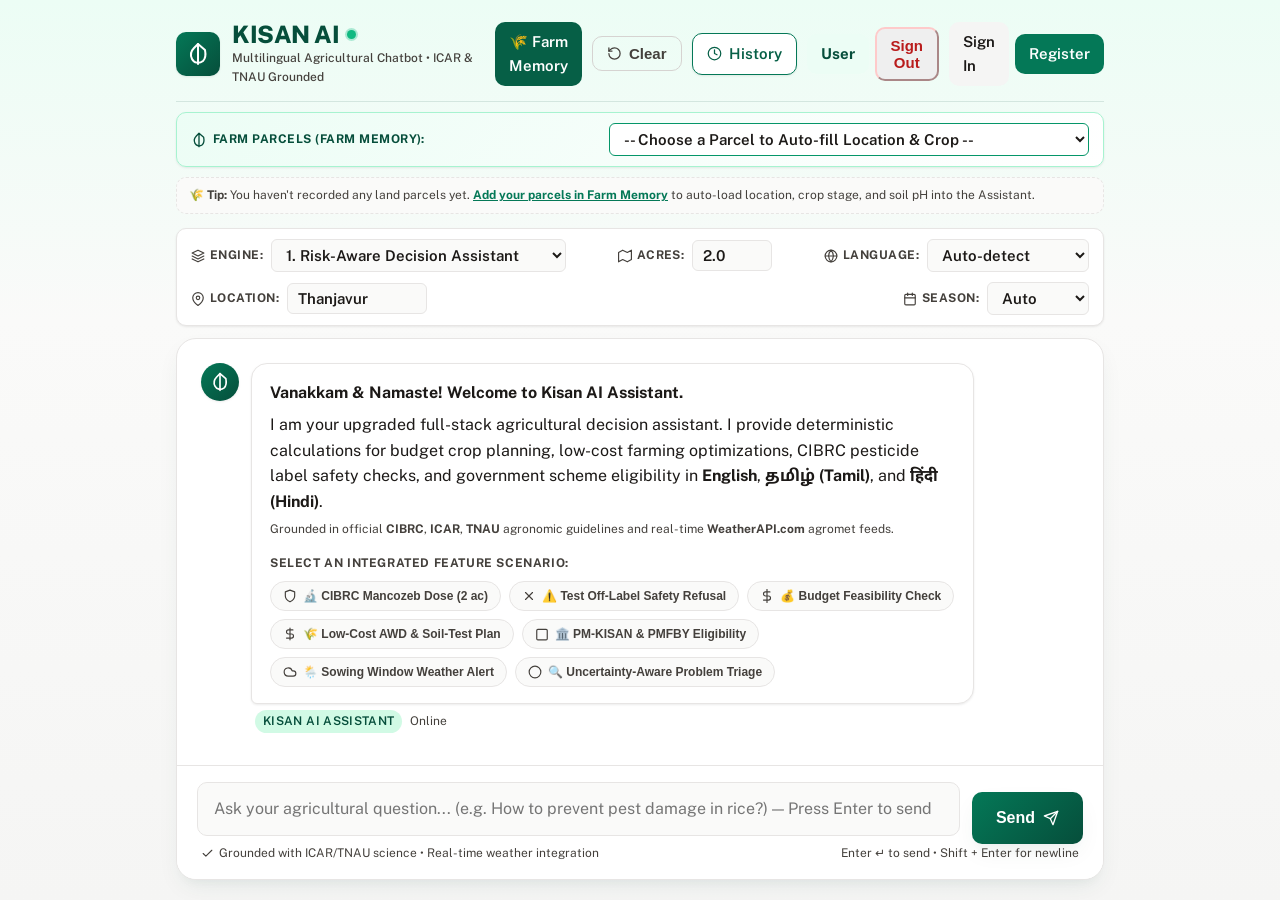
==== commit 79a322ed: "feat: implement file-grounded local RAG, multilingual support, and farm plot management" ====
--- a/query-service/src/main/resources/templates/index.html
+++ b/query-service/src/main/resources/templates/index.html
@@ -3,7 +3,7 @@
 <head>
     <meta charset="UTF-8">
     <meta name="viewport" content="width=device-width, initial-scale=1.0">
-    <title>Kisan AI — Agricultural Chatbot</title>
+    <title>Kisan AI — Multilingual Agricultural Assistant</title>
     <link rel="preconnect" href="https://fonts.googleapis.com">
     <link rel="preconnect" href="https://fonts.gstatic.com" crossorigin>
     <link href="https://fonts.googleapis.com/css2?family=Public+Sans:wght@400;500;600;700;800&family=Noto+Sans+Tamil:wght@400;600;700&family=Noto+Sans+Devanagari:wght@400;600;700&display=swap" rel="stylesheet">
@@ -54,7 +54,7 @@
             min-height: 100vh;
             display: flex;
             flex-direction: column;
-            line-height: 1.5;
+            line-height: 1.6;
         }
 
         /* App Shell */
@@ -69,6 +69,12 @@
             height: 100vh;
         }
 
+        /* Focus Ring Standard */
+        a:focus-visible, button:focus-visible, select:focus-visible, input:focus-visible, textarea:focus-visible {
+            outline: none;
+            box-shadow: 0 0 0 2px #ffffff, 0 0 0 4px var(--primary-600);
+        }
+
         /* Header Bar */
         .header-bar {
             display: flex;
@@ -96,16 +102,16 @@
             align-items: center;
             justify-content: center;
             color: #ffffff;
-            font-size: 24px;
-            box-shadow: 0 4px 12px rgba(6, 78, 59, 0.25);
+            box-shadow: var(--shadow-subtle);
+            flex-shrink: 0;
         }
 
         .brand-title-group h1 {
-            font-size: 1.35rem;
+            font-size: 1.5rem;
             font-weight: 800;
             letter-spacing: -0.02em;
             color: var(--primary-900);
-            line-height: 1.15;
+            line-height: 1.2;
             display: flex;
             align-items: center;
             gap: 8px;
@@ -118,18 +124,18 @@
             border-radius: 50%;
             display: inline-block;
             box-shadow: 0 0 0 2px rgba(16, 185, 129, 0.3);
-            animation: pulse-dot 2s infinite ease-in-out;
+            animation: pulse-dot 2s infinite cubic-bezier(0.16, 1, 0.3, 1);
         }
 
         @keyframes pulse-dot {
-            0% { transform: scale(0.95); box-shadow: 0 0 0 0 rgba(16, 185, 129, 0.7); }
-            70% { transform: scale(1.15); box-shadow: 0 0 0 6px rgba(16, 185, 129, 0); }
-            100% { transform: scale(0.95); box-shadow: 0 0 0 0 rgba(16, 185, 129, 0); }
+            0% { transform: scale(0.95); opacity: 0.9; }
+            50% { transform: scale(1.15); opacity: 1; }
+            100% { transform: scale(0.95); opacity: 0.9; }
         }
 
         .brand-subtitle {
-            font-size: 0.8rem;
-            color: var(--earth-600);
+            font-size: 0.75rem;
+            color: var(--earth-700);
             font-weight: 500;
         }
 
@@ -142,13 +148,13 @@
         .btn-header {
             display: inline-flex;
             align-items: center;
-            gap: 6px;
+            gap: 7px;
             padding: 8px 14px;
             border-radius: var(--radius-md);
-            font-size: 0.85rem;
+            font-size: 0.9375rem;
             font-weight: 600;
             text-decoration: none;
-            transition: all 0.15s ease-in-out;
+            transition: all 0.15s cubic-bezier(0.16, 1, 0.3, 1);
             cursor: pointer;
         }
 
@@ -167,7 +173,7 @@
 
         .btn-clear {
             background-color: transparent;
-            color: var(--earth-600);
+            color: var(--earth-700);
             border: 1px solid var(--earth-300);
         }
 
@@ -200,24 +206,27 @@
         }
 
         .context-label {
-            font-size: 0.78rem;
+            font-size: 0.75rem;
             font-weight: 700;
             text-transform: uppercase;
             letter-spacing: 0.04em;
-            color: var(--earth-600);
+            color: var(--earth-700);
+            display: inline-flex;
+            align-items: center;
+            gap: 5px;
         }
 
         .context-select, .context-input {
             padding: 6px 10px;
             font-family: inherit;
-            font-size: 0.84rem;
+            font-size: 0.9375rem;
             font-weight: 600;
-            color: var(--earth-800);
+            color: var(--earth-900);
             background-color: var(--earth-50);
             border: 1px solid var(--earth-200);
             border-radius: var(--radius-sm);
             outline: none;
-            transition: border-color 0.15s ease;
+            transition: border-color 0.15s cubic-bezier(0.16, 1, 0.3, 1);
         }
 
         .context-select:focus, .context-input:focus {
@@ -227,6 +236,143 @@
 
         .context-input {
             width: 140px;
+        }
+
+        /* Parcel Memory Toolbar (Logged-in Farmer) */
+        .parcel-bar {
+            background: linear-gradient(135deg, var(--primary-50) 0%, #ffffff 100%);
+            border: 1.5px solid var(--primary-200);
+            border-radius: var(--radius-md);
+            padding: 10px 14px;
+            margin: 10px 0 4px;
+            box-shadow: var(--shadow-subtle);
+            flex-shrink: 0;
+            display: flex;
+            flex-direction: column;
+            gap: 8px;
+        }
+
+        .parcel-bar-top {
+            display: flex;
+            align-items: center;
+            justify-content: space-between;
+            gap: 10px;
+            flex-wrap: wrap;
+        }
+
+        .parcel-bar-title {
+            font-size: 0.75rem;
+            font-weight: 700;
+            text-transform: uppercase;
+            letter-spacing: 0.04em;
+            color: var(--primary-900);
+            display: inline-flex;
+            align-items: center;
+            gap: 6px;
+        }
+
+        .parcel-selector-group {
+            display: flex;
+            align-items: center;
+            gap: 8px;
+            flex: 1;
+            min-width: 260px;
+            justify-content: flex-end;
+        }
+
+        .parcel-select {
+            width: 100%;
+            max-width: 480px;
+            border-color: var(--primary-600);
+            background-color: #ffffff;
+        }
+
+        .btn-clear-plot {
+            padding: 6px 12px;
+            font-size: 0.75rem;
+            font-weight: 600;
+            color: var(--earth-700);
+            background: transparent;
+            border: 1px solid var(--earth-200);
+            border-radius: var(--radius-sm);
+            cursor: pointer;
+            transition: all 0.15s cubic-bezier(0.16, 1, 0.3, 1);
+        }
+
+        .btn-clear-plot:hover {
+            background: var(--earth-100);
+            color: var(--earth-900);
+        }
+
+        .active-plot-details {
+            display: flex;
+            flex-direction: column;
+            gap: 8px;
+            padding-top: 8px;
+            border-top: 1px solid rgba(6, 78, 59, 0.12);
+        }
+
+        .active-plot-badge {
+            display: inline-flex;
+            align-items: center;
+            gap: 6px;
+            background: #ffffff;
+            color: var(--primary-900);
+            border: 1px solid var(--primary-200);
+            padding: 4px 10px;
+            border-radius: var(--radius-xl);
+            font-size: 0.75rem;
+            font-weight: 700;
+            letter-spacing: 0.02em;
+            box-shadow: var(--shadow-subtle);
+            width: fit-content;
+        }
+
+        .plot-action-chips {
+            display: flex;
+            align-items: center;
+            gap: 6px;
+            flex-wrap: wrap;
+        }
+
+        .plot-action-label {
+            font-size: 0.75rem;
+            font-weight: 700;
+            color: var(--earth-700);
+            text-transform: uppercase;
+            letter-spacing: 0.04em;
+        }
+
+        .plot-chip-btn {
+            background: #ffffff;
+            border: 1px solid var(--primary-200);
+            color: var(--primary-800);
+            padding: 5px 10px;
+            border-radius: var(--radius-xl);
+            font-size: 0.75rem;
+            font-weight: 600;
+            cursor: pointer;
+            transition: all 0.15s cubic-bezier(0.16, 1, 0.3, 1);
+            display: inline-flex;
+            align-items: center;
+            gap: 4px;
+        }
+
+        .plot-chip-btn:hover {
+            background: var(--primary-50);
+            color: var(--primary-900);
+            border-color: var(--primary-600);
+            transform: translateY(-1px);
+        }
+
+        .parcel-bar-hint {
+            background: var(--earth-50);
+            border: 1px dashed var(--earth-200);
+            border-radius: var(--radius-md);
+            padding: 8px 12px;
+            margin: 6px 0 2px;
+            font-size: 0.75rem;
+            color: var(--earth-700);
         }
 
         /* Main Chat Container */
@@ -271,7 +417,7 @@
             display: flex;
             gap: 12px;
             max-width: 88%;
-            animation: msgFadeIn 0.25s ease-out;
+            animation: msgFadeIn 0.25s cubic-bezier(0.16, 1, 0.3, 1);
         }
 
         @keyframes msgFadeIn {
@@ -296,7 +442,6 @@
             display: flex;
             align-items: center;
             justify-content: center;
-            font-size: 19px;
             flex-shrink: 0;
             box-shadow: var(--shadow-subtle);
         }
@@ -320,7 +465,7 @@
 
         .bubble-content {
             padding: 16px 18px;
-            font-size: 0.96rem;
+            font-size: 1rem;
             line-height: 1.6;
             word-break: break-word;
         }
@@ -328,15 +473,15 @@
         .msg-user .bubble-content {
             background: linear-gradient(135deg, var(--primary-800), var(--primary-900));
             color: #ffffff;
-            border-radius: 18px 18px 4px 18px;
-            box-shadow: 0 4px 10px rgba(6, 78, 59, 0.15);
+            border-radius: var(--radius-lg) var(--radius-lg) var(--radius-sm) var(--radius-lg);
+            box-shadow: var(--shadow-subtle);
         }
 
         .msg-bot .bubble-content {
             background-color: #ffffff;
             color: var(--earth-900);
             border: 1px solid var(--earth-200);
-            border-radius: 18px 18px 18px 4px;
+            border-radius: var(--radius-lg) var(--radius-lg) var(--radius-lg) var(--radius-sm);
             box-shadow: var(--shadow-subtle);
         }
 
@@ -350,25 +495,26 @@
             display: flex;
             align-items: center;
             gap: 8px;
-            font-size: 0.76rem;
-            color: var(--earth-600);
+            font-size: 0.75rem;
+            color: var(--earth-700);
             padding: 0 4px;
         }
 
         .msg-user .bubble-meta {
             justify-content: flex-end;
+            color: var(--primary-100);
         }
 
         .meta-pill {
             display: inline-flex;
             align-items: center;
-            gap: 3px;
+            gap: 4px;
             padding: 2px 8px;
             background-color: var(--earth-100);
-            border-radius: 12px;
+            border-radius: var(--radius-xl);
             font-weight: 600;
             text-transform: uppercase;
-            font-size: 0.72rem;
+            font-size: 0.75rem;
             letter-spacing: 0.03em;
         }
 
@@ -377,9 +523,115 @@
             color: var(--primary-900);
         }
 
+        /* Live Weather Details Card */
+        .weather-live-card {
+            background: linear-gradient(135deg, #f0fdf4 0%, #ecfdf5 100%);
+            border: 1.5px solid var(--primary-500);
+            border-radius: var(--radius-md);
+            padding: 14px 16px;
+            margin-bottom: 14px;
+            box-shadow: var(--shadow-subtle);
+        }
+
+        .weather-live-header {
+            display: flex;
+            align-items: center;
+            justify-content: space-between;
+            margin-bottom: 10px;
+            padding-bottom: 8px;
+            border-bottom: 1px solid rgba(6, 78, 59, 0.1);
+        }
+
+        .weather-live-loc {
+            display: flex;
+            align-items: center;
+            gap: 6px;
+            font-size: 1rem;
+            color: var(--primary-900);
+            font-weight: 700;
+        }
+
+        .weather-cond-badge {
+            background: #ffffff;
+            color: var(--primary-800);
+            border: 1px solid var(--primary-200);
+            padding: 3px 10px;
+            border-radius: var(--radius-xl);
+            font-size: 0.75rem;
+            font-weight: 700;
+            text-transform: uppercase;
+            letter-spacing: 0.03em;
+            display: inline-flex;
+            align-items: center;
+            gap: 5px;
+        }
+
+        .weather-live-grid {
+            display: grid;
+            grid-template-columns: repeat(3, 1fr);
+            gap: 10px;
+            margin-bottom: 10px;
+        }
+
+        @media (max-width: 580px) {
+            .weather-live-grid {
+                grid-template-columns: 1fr;
+            }
+        }
+
+        .weather-stat-box {
+            display: flex;
+            align-items: center;
+            gap: 10px;
+            background: #ffffff;
+            padding: 10px 12px;
+            border-radius: var(--radius-sm);
+            border: 1px solid rgba(6, 78, 59, 0.08);
+        }
+
+        .stat-ico {
+            display: flex;
+            align-items: center;
+            justify-content: center;
+            color: var(--primary-700);
+        }
+
+        .stat-num {
+            font-size: 1rem;
+            font-weight: 800;
+            color: var(--earth-900);
+            line-height: 1.1;
+        }
+
+        .stat-lbl {
+            font-size: 0.75rem;
+            font-weight: 600;
+            color: var(--earth-700);
+            text-transform: uppercase;
+            letter-spacing: 0.03em;
+        }
+
+        .weather-live-footer {
+            display: flex;
+            justify-content: space-between;
+            align-items: center;
+            font-size: 0.75rem;
+            font-weight: 600;
+            color: var(--primary-900);
+            letter-spacing: 0.02em;
+        }
+
+        .weather-live-link {
+            color: var(--primary-700);
+            text-decoration: underline;
+            display: inline-flex;
+            align-items: center;
+            gap: 3px;
+        }
+
         /* Sources inside Assistant Bubble */
         .bubble-sources {
-            margin-top: 12px;
+            margin-top: 14px;
             padding-top: 12px;
             border-top: 1px solid var(--earth-200);
             display: flex;
@@ -388,14 +640,14 @@
         }
 
         .sources-title {
-            font-size: 0.78rem;
+            font-size: 0.75rem;
             font-weight: 700;
             text-transform: uppercase;
             letter-spacing: 0.04em;
-            color: var(--earth-600);
-            display: flex;
-            align-items: center;
-            gap: 5px;
+            color: var(--earth-700);
+            display: flex;
+            align-items: center;
+            gap: 6px;
         }
 
         .sources-list {
@@ -412,14 +664,14 @@
             background-color: var(--earth-50);
             border: 1px solid var(--earth-200);
             border-radius: var(--radius-sm);
-            font-size: 0.82rem;
+            font-size: 0.75rem;
             gap: 8px;
         }
 
         .source-name-box {
             display: flex;
             align-items: center;
-            gap: 6px;
+            gap: 8px;
             flex: 1;
             min-width: 0;
         }
@@ -433,17 +685,20 @@
         }
 
         .source-badge-tag {
-            font-size: 0.7rem;
+            font-size: 0.75rem;
             font-weight: 700;
-            padding: 2px 6px;
-            border-radius: 4px;
+            padding: 2px 7px;
+            border-radius: var(--radius-sm);
             text-transform: uppercase;
             flex-shrink: 0;
+            display: inline-flex;
+            align-items: center;
+            gap: 4px;
         }
 
         .tag-doc {
-            background-color: #e0f2fe;
-            color: #0369a1;
+            background-color: var(--primary-100);
+            color: var(--primary-900);
         }
 
         .tag-weather {
@@ -458,10 +713,13 @@
             padding: 4px 8px;
             background: #ffffff;
             border: 1px solid var(--earth-200);
-            border-radius: 4px;
-            font-size: 0.78rem;
+            border-radius: var(--radius-sm);
+            font-size: 0.75rem;
             white-space: nowrap;
-            transition: all 0.15s ease;
+            transition: all 0.15s cubic-bezier(0.16, 1, 0.3, 1);
+            display: inline-flex;
+            align-items: center;
+            gap: 3px;
         }
 
         .source-link:hover {
@@ -475,22 +733,22 @@
             display: flex;
             align-items: center;
             gap: 8px;
-            margin-top: 8px;
+            margin-top: 10px;
         }
 
         .btn-bubble-action {
             display: inline-flex;
             align-items: center;
-            gap: 4px;
-            padding: 4px 10px;
+            gap: 5px;
+            padding: 5px 11px;
             background: #ffffff;
             border: 1px solid var(--earth-200);
             border-radius: var(--radius-sm);
-            font-size: 0.78rem;
+            font-size: 0.75rem;
             font-weight: 600;
             color: var(--earth-700);
             cursor: pointer;
-            transition: all 0.15s ease;
+            transition: all 0.15s cubic-bezier(0.16, 1, 0.3, 1);
         }
 
         .btn-bubble-action:hover {
@@ -502,11 +760,11 @@
         .typing-indicator {
             display: flex;
             align-items: center;
-            gap: 8px;
+            gap: 10px;
             padding: 14px 18px;
             background-color: #ffffff;
             border: 1px solid var(--earth-200);
-            border-radius: 18px 18px 18px 4px;
+            border-radius: var(--radius-lg) var(--radius-lg) var(--radius-lg) var(--radius-sm);
             box-shadow: var(--shadow-subtle);
         }
 
@@ -532,18 +790,18 @@
         }
 
         .typing-text {
-            font-size: 0.84rem;
+            font-size: 0.75rem;
             font-weight: 600;
-            color: var(--earth-600);
-        }
-
-        /* Quick Prompt Chips (Welcome state) */
+            color: var(--earth-700);
+        }
+
+        /* Quick Prompt Chips */
         .welcome-chips-title {
-            font-size: 0.8rem;
+            font-size: 0.75rem;
             font-weight: 700;
             text-transform: uppercase;
             letter-spacing: 0.05em;
-            color: var(--earth-600);
+            color: var(--earth-700);
             margin: 14px 0 8px;
         }
 
@@ -557,13 +815,16 @@
             background: var(--earth-50);
             border: 1px solid var(--earth-200);
             padding: 7px 12px;
-            border-radius: 20px;
-            font-size: 0.82rem;
+            border-radius: var(--radius-xl);
+            font-size: 0.75rem;
             font-weight: 600;
             color: var(--earth-700);
             cursor: pointer;
-            transition: all 0.15s ease;
+            transition: all 0.15s cubic-bezier(0.16, 1, 0.3, 1);
             text-align: left;
+            display: inline-flex;
+            align-items: center;
+            gap: 6px;
         }
 
         .chip-btn:hover {
@@ -601,7 +862,7 @@
             max-height: 140px;
             padding: 14px 16px;
             font-family: inherit;
-            font-size: 0.95rem;
+            font-size: 1rem;
             color: var(--earth-900);
             background-color: var(--earth-50);
             border: 1.5px solid var(--earth-200);
@@ -609,7 +870,7 @@
             resize: none;
             line-height: 1.5;
             outline: none;
-            transition: border-color 0.15s ease, box-shadow 0.15s ease;
+            transition: border-color 0.15s cubic-bezier(0.16, 1, 0.3, 1), box-shadow 0.15s cubic-bezier(0.16, 1, 0.3, 1);
         }
 
         .chat-textarea:focus {
@@ -628,19 +889,19 @@
             font-size: 1rem;
             font-weight: 700;
             cursor: pointer;
-            transition: all 0.15s ease;
+            transition: all 0.15s cubic-bezier(0.16, 1, 0.3, 1);
             display: inline-flex;
             align-items: center;
             justify-content: center;
             gap: 8px;
-            box-shadow: 0 4px 12px rgba(6, 78, 59, 0.25);
+            box-shadow: var(--shadow-card);
             flex-shrink: 0;
         }
 
         .btn-send:hover {
             background: linear-gradient(135deg, var(--primary-600), var(--primary-800));
             transform: translateY(-1px);
-            box-shadow: 0 6px 16px rgba(6, 78, 59, 0.35);
+            box-shadow: var(--shadow-float);
         }
 
         .btn-send:disabled {
@@ -655,8 +916,8 @@
             display: flex;
             justify-content: space-between;
             align-items: center;
-            font-size: 0.78rem;
-            color: var(--earth-600);
+            font-size: 0.75rem;
+            color: var(--earth-700);
             padding: 0 4px;
         }
 
@@ -664,6 +925,17 @@
             display: inline-flex;
             align-items: center;
             gap: 5px;
+        }
+
+        /* SVG Icon Utilities */
+        .icon-svg {
+            display: inline-block;
+            vertical-align: middle;
+            fill: none;
+            stroke: currentColor;
+            stroke-width: 2;
+            stroke-linecap: round;
+            stroke-linejoin: round;
         }
 
         /* Mobile Adjustments */
@@ -698,29 +970,130 @@
         <!-- Top Navigation -->
         <header class="header-bar">
             <a href="/" class="brand-badge">
-                <div class="brand-logo-icon">🌱</div>
+                <div class="brand-logo-icon">
+                    <svg class="icon-svg" width="24" height="24" viewBox="0 0 24 24">
+                        <path d="M12 2L8 6c-3 3-4 7-2 11s7 5 11 2c2-2 3-6 2-11L12 2z"/>
+                        <path d="M12 2v20"/>
+                    </svg>
+                </div>
                 <div class="brand-title-group">
                     <h1>
                         KISAN AI 
-                        <span class="status-dot" title="Assistant is online & ready"></span>
+                        <span class="status-dot" title="Assistant is online and ready"></span>
                     </h1>
                     <div class="brand-subtitle">Multilingual Agricultural Chatbot &bull; ICAR &amp; TNAU Grounded</div>
                 </div>
             </a>
             <div class="header-actions">
+                <a href="/dashboard" class="btn-header" style="background:var(--primary-800); color:#ffffff; border-color:var(--primary-800);">
+                    <span>🌾 Farm Memory</span>
+                </a>
                 <button type="button" class="btn-header btn-clear" onclick="resetChat()" title="Start new conversation">
-                    <span>🔄</span> Clear Chat
+                    <svg class="icon-svg" width="15" height="15" viewBox="0 0 24 24">
+                        <path d="M3 12a9 9 0 1 0 9-9 9.75 9.75 0 0 0-6.74 2.74L3 8"/>
+                        <path d="M3 3v5h5"/>
+                    </svg>
+                    <span>Clear</span>
                 </button>
                 <a href="/history" class="btn-header btn-history">
-                    <span>📜</span> View History
+                    <svg class="icon-svg" width="15" height="15" viewBox="0 0 24 24">
+                        <circle cx="12" cy="12" r="10"/>
+                        <polyline points="12 6 12 12 16 14"/>
+                    </svg>
+                    <span>History</span>
                 </a>
+                <span sec:authorize="isAuthenticated()" style="display:inline-flex; align-items:center; gap:6px;">
+                    <a href="/dashboard" class="btn-header" style="background:var(--primary-50); color:var(--primary-900); border-color:var(--primary-200); font-weight:700;" sec:authentication="name">User</a>
+                    <form th:action="@{/logout}" method="post" style="display:inline;">
+                        <input type="hidden" th:if="${_csrf}" th:name="${_csrf.parameterName}" th:value="${_csrf.token}" />
+                        <button type="submit" class="btn-header" style="border-color:var(--error-border); color:var(--error-red);">Sign Out</button>
+                    </form>
+                </span>
+                <span sec:authorize="isAnonymous()" style="display:inline-flex; align-items:center; gap:6px;">
+                    <a href="/login" class="btn-header" style="background:var(--earth-100); color:var(--earth-900);">Sign In</a>
+                    <a href="/register" class="btn-header" style="background:var(--primary-700); color:#ffffff; border-color:var(--primary-700);">Register</a>
+                </span>
+        </header>
+
+        <!-- Farm Parcel Memory Bar (Logged-in Farmer) -->
+        <section class="parcel-bar" sec:authorize="isAuthenticated()" th:if="${plots != null and !plots.isEmpty()}">
+            <div class="parcel-bar-top">
+                <div class="parcel-bar-title">
+                    <svg class="icon-svg" width="16" height="16" viewBox="0 0 24 24" fill="none" stroke="currentColor" stroke-width="2"><path d="M12 2L8 6c-3 3-4 7-2 11s7 5 11 2c2-2 3-6 2-11L12 2z"/><path d="M12 2v20"/></svg>
+                    <span>Farm Parcels (Farm Memory):</span>
+                </div>
+                <div class="parcel-selector-group">
+                    <select id="activePlotSelect" class="context-select parcel-select" onchange="selectPlot(this.value)" aria-label="Select Land Parcel to Auto-Populate Details">
+                        <option value="">-- Choose a Parcel to Auto-fill Location &amp; Crop --</option>
+                        <option th:each="plot : ${plots}" 
+                                th:value="${plot.id}"
+                                th:data-name="${plot.plotName}"
+                                th:data-acres="${plot.areaAcres}"
+                                th:data-crop="${plot.currentCrop}"
+                                th:data-stage="${plot.cropStage}"
+                                th:data-location="${plot.location}"
+                                th:data-ph="${plot.soilTestPh}"
+                                th:data-oc="${plot.soilOrganicCarbon}"
+                                th:text="${plot.plotName + ' (' + (plot.currentCrop != null ? plot.currentCrop + ', ' : '') + plot.areaAcres + ' ac' + (plot.location != null ? ', ' + plot.location : '') + ')'}">
+                            North Acre (Paddy, 1.5 ac, Thanjavur)
+                        </option>
+                    </select>
+                    <button type="button" id="clearPlotBtn" class="btn-clear-plot" style="display:none;" onclick="clearPlotSelection()">Clear</button>
+                </div>
             </div>
-        </header>
+            <!-- Active Plot Detail Chips -->
+            <div id="activePlotDetails" class="active-plot-details" style="display:none;">
+                <div class="active-plot-badge" id="activePlotBadge"></div>
+                <div class="plot-action-chips">
+                    <span class="plot-action-label">Quick Parcel Inquiries:</span>
+                    <button type="button" class="plot-chip-btn" onclick="askPlotQuestion('dosage')">🧪 Safe Pesticide &amp; Fertilizer</button>
+                    <button type="button" class="plot-chip-btn" onclick="askPlotQuestion('sowing')">🌦️ Weather &amp; Sowing Risk</button>
+                    <button type="button" class="plot-chip-btn" onclick="askPlotQuestion('budget')">💰 Budget Crop Plan</button>
+                    <button type="button" class="plot-chip-btn" onclick="askPlotQuestion('lowcost')">🌿 Low-Cost Farming</button>
+                </div>
+            </div>
+        </section>
+
+        <!-- Informative hint if logged in but no parcels yet -->
+        <div class="parcel-bar-hint" sec:authorize="isAuthenticated()" th:if="${plots == null or plots.isEmpty()}">
+            <span>🌾 <strong>Tip:</strong> You haven't recorded any land parcels yet. <a href="/dashboard" style="color:var(--primary-700); font-weight:700;">Add your parcels in Farm Memory</a> to auto-load location, crop stage, and soil pH into the Assistant.</span>
+        </div>
 
         <!-- Context & Agricultural Setting Toolbar -->
         <section class="context-bar">
             <div class="context-group">
-                <span class="context-label">🌐 Language:</span>
+                <label for="chatCategory" class="context-label">
+                    <svg class="icon-svg" width="14" height="14" viewBox="0 0 24 24"><polygon points="12 2 2 7 12 12 22 7 12 2"/><polyline points="2 17 12 22 22 17"/><polyline points="2 12 12 17 22 12"/></svg>
+                    Engine:
+                </label>
+                <select id="chatCategory" class="context-select">
+                    <option value="GENERAL_DECISION">1. Risk-Aware Decision Assistant</option>
+                    <option value="WEATHER_RISK">2. Weather &amp; Sowing Risk Advisory</option>
+                    <option value="BUDGET_PLANNING">3. Budget-Aware Crop Planner</option>
+                    <option value="LOW_COST_FARMING">4. Low-Cost Farming Planner</option>
+                    <option value="GOVERNMENT_SCHEME">5. Govt Scheme Navigator</option>
+                    <option value="PESTICIDE_SAFETY">6. Safe Pesticide Guidance (CIBRC)</option>
+                    <option value="PROBLEM_TRIAGE">7. Crop Problem Triage</option>
+                </select>
+            </div>
+
+            <div class="context-group">
+                <label for="chatAcres" class="context-label">
+                    <svg class="icon-svg" width="14" height="14" viewBox="0 0 24 24"><polygon points="1 6 1 22 8 18 16 22 23 18 23 2 16 6 8 2 1 6"/></svg>
+                    Acres:
+                </label>
+                <input type="number" step="0.1" id="chatAcres" class="context-input" style="width: 80px;" placeholder="Acres" value="2.0">
+            </div>
+
+            <div class="context-group">
+                <label for="chatLanguage" class="context-label">
+                    <svg class="icon-svg" width="14" height="14" viewBox="0 0 24 24">
+                        <circle cx="12" cy="12" r="10"/>
+                        <line x1="2" y1="12" x2="22" y2="12"/>
+                        <path d="M12 2a15.3 15.3 0 0 1 4 10 15.3 15.3 0 0 1-4 10 15.3 15.3 0 0 1-4-10 15.3 15.3 0 0 1 4-10z"/>
+                    </svg>
+                    Language:
+                </label>
                 <select id="chatLanguage" class="context-select">
                     <option value="auto">Auto-detect</option>
                     <option value="en">English (English)</option>
@@ -730,12 +1103,26 @@
             </div>
 
             <div class="context-group">
-                <span class="context-label">📍 Location:</span>
-                <input type="text" id="chatLocation" class="context-input" placeholder="e.g. Chennai" value="Chennai">
+                <label for="chatLocation" class="context-label">
+                    <svg class="icon-svg" width="14" height="14" viewBox="0 0 24 24">
+                        <path d="M21 10c0 7-9 13-9 13s-9-6-9-13a9 9 0 0 1 18 0z"/>
+                        <circle cx="12" cy="10" r="3"/>
+                    </svg>
+                    Location:
+                </label>
+                <input type="text" id="chatLocation" class="context-input" placeholder="e.g. Thanjavur" value="Thanjavur">
             </div>
 
             <div class="context-group">
-                <span class="context-label">🗓️ Season:</span>
+                <label for="chatSeason" class="context-label">
+                    <svg class="icon-svg" width="14" height="14" viewBox="0 0 24 24">
+                        <rect x="3" y="4" width="18" height="18" rx="2" ry="2"/>
+                        <line x1="16" y1="2" x2="16" y2="6"/>
+                        <line x1="8" y1="2" x2="8" y2="6"/>
+                        <line x1="3" y1="10" x2="21" y2="10"/>
+                    </svg>
+                    Season:
+                </label>
                 <select id="chatSeason" class="context-select">
                     <option value="Auto">Auto</option>
                     <option value="Kharif">Kharif</option>
@@ -751,33 +1138,51 @@
             <div class="chat-messages" id="chatMessages">
                 <!-- Welcome Bot Message -->
                 <div class="msg-row msg-bot">
-                    <div class="msg-avatar avatar-bot">🌱</div>
+                    <div class="msg-avatar avatar-bot">
+                        <svg class="icon-svg" width="20" height="20" viewBox="0 0 24 24">
+                            <path d="M12 2L8 6c-3 3-4 7-2 11s7 5 11 2c2-2 3-6 2-11L12 2z"/>
+                            <path d="M12 2v20"/>
+                        </svg>
+                    </div>
                     <div class="msg-bubble">
                         <div class="bubble-content">
-                            <p><strong>Vanakkam &amp; Namaste! Welcome to Kisan AI.</strong></p>
+                            <p><strong>Vanakkam &amp; Namaste! Welcome to Kisan AI Assistant.</strong></p>
                             <p style="margin-top: 6px;">
-                                I am your intelligent agricultural assistant. Ask me questions about crop cultivation, pest identification, disease management, and irrigation in <strong>English</strong>, <strong>தமிழ் (Tamil)</strong>, or <strong>हिंदी (Hindi)</strong>.
+                                I am your upgraded full-stack agricultural decision assistant. I provide deterministic calculations for budget crop planning, low-cost farming optimizations, CIBRC pesticide label safety checks, and government scheme eligibility in <strong>English</strong>, <strong>தமிழ் (Tamil)</strong>, and <strong>हिंदी (Hindi)</strong>.
                             </p>
-                            <p style="margin-top: 6px; font-size: 0.88rem; color: var(--earth-700);">
-                                🔬 Every advisory is strictly grounded in official <strong>ICAR</strong> and <strong>TNAU</strong> guidelines and dynamic <strong>Open-Meteo weather</strong> for your location.
+                            <p style="margin-top: 6px; font-size: 0.75rem; color: var(--earth-700);">
+                                Grounded in official <strong>CIBRC</strong>, <strong>ICAR</strong>, <strong>TNAU</strong> agronomic guidelines and real-time <strong>WeatherAPI.com</strong> agromet feeds.
                             </p>
 
-                            <div class="welcome-chips-title">Suggested Quick Questions:</div>
+                            <div class="welcome-chips-title">Select an Integrated Feature Scenario:</div>
                             <div class="welcome-chips">
-                                <button type="button" class="chip-btn" onclick="sendQuickPrompt('How to manage early blight in tomato crops?', 'en', 'Chennai', 'Kharif')">
-                                    🍅 Early Blight in Tomatoes (EN)
+                                <button type="button" class="chip-btn" onclick="sendQuickFeature('What is the recommended pesticide dosage for blast in paddy for 2 acres?', 'PESTICIDE_SAFETY', 'paddy', 'Thanjavur')">
+                                    <svg class="icon-svg" width="14" height="14" viewBox="0 0 24 24"><path d="M12 22s8-4 8-10V5l-8-3-8 3v7c0 6 8 10 8 10z"/></svg>
+                                    <span>🔬 CIBRC Mancozeb Dose (2 ac)</span>
                                 </button>
-                                <button type="button" class="chip-btn" onclick="sendQuickPrompt('கோடையில் தக்காளி சாகுபடி சிறந்த நடைமுறைகள் என்ன?', 'ta', 'Madurai', 'Summer')">
-                                    🌱 கோடையில் தக்காளி சாகுபடி (TA)
+                                <button type="button" class="chip-btn" onclick="sendQuickFeature('Can I spray Coragen Chlorantraniliprole on mango trees?', 'PESTICIDE_SAFETY', 'mango', 'Madurai')">
+                                    <svg class="icon-svg" width="14" height="14" viewBox="0 0 24 24"><line x1="18" y1="6" x2="6" y2="18"/><line x1="6" y1="6" x2="18" y2="18"/></svg>
+                                    <span>⚠️ Test Off-Label Safety Refusal</span>
                                 </button>
-                                <button type="button" class="chip-btn" onclick="sendQuickPrompt('நெல் தண்டு துளைப்பான் பூச்சி கட்டுப்பாடு முறைகள் என்ன?', 'ta', 'Thanjavur', 'Kharif')">
-                                    🌾 நெல் தண்டு துளைப்பான் கட்டுப்பாடு (TA)
+                                <button type="button" class="chip-btn" onclick="sendQuickFeature('What is the itemized budget and cost of cultivation for 2 acres of paddy with Rs 30000 budget?', 'BUDGET_PLANNING', 'paddy', 'Thanjavur')">
+                                    <svg class="icon-svg" width="14" height="14" viewBox="0 0 24 24"><line x1="12" y1="1" x2="12" y2="23"/><path d="M17 5H9.5a3.5 3.5 0 0 0 0 7h5a3.5 3.5 0 0 1 0 7H6"/></svg>
+                                    <span>💰 Budget Feasibility Check</span>
                                 </button>
-                                <button type="button" class="chip-btn" onclick="sendQuickPrompt('गर्मियों में टमाटर की खेती और कीट नियंत्रण के उपाय क्या हैं?', 'hi', 'Lucknow', 'Zaid')">
-                                    🍅 टमाटर की वैज्ञानिक खेती और कीट (HI)
+                                <button type="button" class="chip-btn" onclick="sendQuickFeature('How can I reduce expenses in rice farming using sustainable low-cost practices?', 'LOW_COST_FARMING', 'paddy', 'Thanjavur')">
+                                    <svg class="icon-svg" width="14" height="14" viewBox="0 0 24 24"><path d="M12 2v20M17 5H9.5a3.5 3.5 0 0 0 0 7h5a3.5 3.5 0 0 1 0 7H6"/></svg>
+                                    <span>🌾 Low-Cost AWD &amp; Soil-Test Plan</span>
                                 </button>
-                                <button type="button" class="chip-btn" onclick="sendQuickPrompt('What are water management rules for drip irrigation in maize?', 'en', 'Coimbatore', 'Rabi')">
-                                    🌽 Maize Drip Irrigation (EN)
+                                <button type="button" class="chip-btn" onclick="sendQuickFeature('Am I eligible for PM-KISAN and PMFBY crop insurance in Thanjavur district for paddy?', 'GOVERNMENT_SCHEME', 'paddy', 'Thanjavur')">
+                                    <svg class="icon-svg" width="14" height="14" viewBox="0 0 24 24"><rect x="3" y="4" width="18" height="18" rx="2" ry="2"/></svg>
+                                    <span>🏛️ PM-KISAN &amp; PMFBY Eligibility</span>
+                                </button>
+                                <button type="button" class="chip-btn" onclick="sendQuickFeature('Heavy rain of 45 mm is forecasted. Should I sow paddy seeds today in Thanjavur?', 'WEATHER_RISK', 'paddy', 'Thanjavur')">
+                                    <svg class="icon-svg" width="14" height="14" viewBox="0 0 24 24"><path d="M17.5 19H9a7 7 0 1 1 6.71-9h1.79a4.5 4.5 0 1 1 0 9Z"/></svg>
+                                    <span>🌦️ Sowing Window Weather Alert</span>
+                                </button>
+                                <button type="button" class="chip-btn" onclick="sendQuickFeature('My paddy plants have yellow leaves at the bottom with a V-shape pattern. What is the cause?', 'PROBLEM_TRIAGE', 'paddy', 'Thanjavur')">
+                                    <svg class="icon-svg" width="14" height="14" viewBox="0 0 24 24"><circle cx="12" cy="12" r="10"/></svg>
+                                    <span>🔍 Uncertainty-Aware Problem Triage</span>
                                 </button>
                             </div>
                         </div>
@@ -805,14 +1210,18 @@
                         </div>
                         <button type="submit" class="btn-send" id="btnSend">
                             <span>Send</span>
-                            <span>&rarr;</span>
+                            <svg class="icon-svg" width="16" height="16" viewBox="0 0 24 24">
+                                <line x1="22" y1="2" x2="11" y2="13"/>
+                                <polygon points="22 2 15 22 11 13 2 9 22 2"/>
+                            </svg>
                         </button>
                     </div>
                     <div class="input-hint-row">
                         <span class="disclaimer-badge">
-                            <span>✓</span> Grounded with ICAR/TNAU science &bull; Real-time weather integration
+                            <svg class="icon-svg" width="13" height="13" viewBox="0 0 24 24"><polyline points="20 6 9 17 4 12"/></svg>
+                            <span>Grounded with ICAR/TNAU science &bull; Real-time weather integration</span>
                         </span>
-                        <span>Shift + Enter for new line</span>
+                        <span>Enter ↵ to send &bull; Shift + Enter for newline</span>
                     </div>
                 </form>
             </footer>
@@ -827,20 +1236,52 @@
         const chatLocation = document.getElementById('chatLocation');
         const chatSeason = document.getElementById('chatSeason');
 
-        // Step messages for animated typing indicator
         const stepTexts = [
             "Analyzing agricultural query & intent...",
             "Searching pgvector knowledge base for ICAR/TNAU research...",
-            "Fetching live Open-Meteo weather observation...",
+            "Fetching live WeatherAPI meteorological observation...",
             "Synthesizing verified multilingual advisory..."
         ];
 
         let typingInterval = null;
 
-        // Auto-resize textarea
+        function updateLanguageUi(lang) {
+            const placeholders = {
+                'ta': 'விவசாய கேள்வியைக் கேளுங்கள்... (எ.கா: நெல் பயிரில் பூச்சி தாக்குதலை தடுப்பது எப்படி?) — அனுப்ப Enter அழுத்தவும்',
+                'hi': 'अपना कृषि प्रश्न पूछें... (उदा: धान में कीट नियंत्रण और खाद की सही मात्रा क्या है?) — भेजने के लिए Enter दबाएं',
+                'en': 'Ask your agricultural question... (e.g. How to prevent pest damage in rice?) — Press Enter to send',
+                'auto': 'Ask your agricultural question in English, தமிழ் or हिंदी... — Press Enter to send'
+            };
+            if (chatInput && placeholders[lang]) {
+                chatInput.placeholder = placeholders[lang];
+            }
+        }
+
+        if (chatLanguage) {
+            chatLanguage.addEventListener('change', function() {
+                updateLanguageUi(this.value);
+            });
+        }
+
+        // Auto-resize textarea & script auto-detect
         chatInput.addEventListener('input', function() {
             this.style.height = 'auto';
             this.style.height = Math.min(this.scrollHeight, 140) + 'px';
+
+            if (chatLanguage && (chatLanguage.value === 'auto' || !chatLanguage.value)) {
+                for (let i = 0; i < this.value.length; i++) {
+                    const code = this.value.charCodeAt(i);
+                    if (code >= 0x0B80 && code <= 0x0BFF) {
+                        chatLanguage.value = 'ta';
+                        updateLanguageUi('ta');
+                        break;
+                    } else if (code >= 0x0900 && code <= 0x097F) {
+                        chatLanguage.value = 'hi';
+                        updateLanguageUi('hi');
+                        break;
+                    }
+                }
+            }
         });
 
         function handleKeyDown(event) {
@@ -859,7 +1300,6 @@
             return d.toLocaleTimeString([], { hour: '2-digit', minute: '2-digit' });
         }
 
-        // Send a quick prompt from the suggestion chips
         function sendQuickPrompt(question, lang, location, season) {
             chatInput.value = question;
             if (lang) chatLanguage.value = lang;
@@ -868,7 +1308,14 @@
             document.getElementById('chatForm').requestSubmit();
         }
 
-        // Reset the chat
+        function sendQuickFeature(question, category, crop, location) {
+            chatInput.value = question;
+            const catElem = document.getElementById('chatCategory');
+            if (catElem && category) catElem.value = category;
+            if (location) chatLocation.value = location;
+            document.getElementById('chatForm').requestSubmit();
+        }
+
         function resetChat() {
             if (confirm('Start a fresh conversation? Current chat will be cleared.')) {
                 sessionStorage.removeItem('kisan_chat_history');
@@ -876,18 +1323,16 @@
             }
         }
 
-        // Copy text to clipboard
         function copyText(button, text) {
             navigator.clipboard.writeText(text).then(() => {
                 const original = button.innerHTML;
-                button.innerHTML = '<span>✓</span> Copied!';
+                button.innerHTML = '<svg class="icon-svg" width="13" height="13" viewBox="0 0 24 24"><polyline points="20 6 9 17 4 12"/></svg> Copied!';
                 setTimeout(() => { button.innerHTML = original; }, 1800);
             }).catch(() => {
                 alert('Could not copy text to clipboard.');
             });
         }
 
-        // Text-to-Speech (Voice Playback)
         function speakText(text, lang) {
             if (!('speechSynthesis' in window)) {
                 alert('Text-to-speech is not supported in this browser.');
@@ -896,7 +1341,6 @@
             window.speechSynthesis.cancel();
             const utterance = new SpeechSynthesisUtterance(text);
             
-            // Map language code to standard locale
             if (lang === 'ta') {
                 utterance.lang = 'ta-IN';
             } else if (lang === 'hi') {
@@ -908,14 +1352,18 @@
             window.speechSynthesis.speak(utterance);
         }
 
-        // Append User Message to Stream
         function appendUserMessage(text, meta) {
             const row = document.createElement('div');
             row.className = 'msg-row msg-user';
 
             const avatar = document.createElement('div');
             avatar.className = 'msg-avatar avatar-user';
-            avatar.textContent = '🧑‍🌾';
+            avatar.innerHTML = `
+                <svg class="icon-svg" width="20" height="20" viewBox="0 0 24 24">
+                    <path d="M20 21v-2a4 4 0 0 0-4-4H8a4 4 0 0 0-4 4v2"/>
+                    <circle cx="12" cy="7" r="4"/>
+                </svg>
+            `;
 
             const bubble = document.createElement('div');
             bubble.className = 'msg-bubble';
@@ -928,8 +1376,8 @@
             metaBar.className = 'bubble-meta';
             
             let metaHtml = `<span>${getCurrentTime()}</span>`;
-            if (meta.location) metaHtml += `<span class="meta-pill">📍 ${escapeHtml(meta.location)}</span>`;
-            if (meta.language && meta.language !== 'auto') metaHtml += `<span class="meta-pill">🌐 ${meta.language.toUpperCase()}</span>`;
+            if (meta.location) metaHtml += `<span class="meta-pill"><svg class="icon-svg" width="11" height="11" viewBox="0 0 24 24"><path d="M21 10c0 7-9 13-9 13s-9-6-9-13a9 9 0 0 1 18 0z"/><circle cx="12" cy="10" r="3"/></svg> ${escapeHtml(meta.location)}</span>`;
+            if (meta.language && meta.language !== 'auto') metaHtml += `<span class="meta-pill"><svg class="icon-svg" width="11" height="11" viewBox="0 0 24 24"><circle cx="12" cy="12" r="10"/></svg> ${meta.language.toUpperCase()}</span>`;
             metaBar.innerHTML = metaHtml;
 
             bubble.appendChild(content);
@@ -941,7 +1389,6 @@
             scrollToBottom();
         }
 
-        // Append Typing Indicator
         function showTypingIndicator() {
             const row = document.createElement('div');
             row.className = 'msg-row msg-bot';
@@ -949,7 +1396,12 @@
 
             const avatar = document.createElement('div');
             avatar.className = 'msg-avatar avatar-bot';
-            avatar.textContent = '🌱';
+            avatar.innerHTML = `
+                <svg class="icon-svg" width="20" height="20" viewBox="0 0 24 24">
+                    <path d="M12 2L8 6c-3 3-4 7-2 11s7 5 11 2c2-2 3-6 2-11L12 2z"/>
+                    <path d="M12 2v20"/>
+                </svg>
+            `;
 
             const bubble = document.createElement('div');
             bubble.className = 'msg-bubble';
@@ -980,7 +1432,6 @@
             }, 1400);
         }
 
-        // Remove Typing Indicator
         function removeTypingIndicator() {
             if (typingInterval) {
                 clearInterval(typingInterval);
@@ -992,14 +1443,35 @@
             }
         }
 
-        // Append Assistant Response Bubble
+        function parseWeatherDetails(sourceName, sourceUrl) {
+            if (!sourceName) return null;
+            const m = sourceName.match(/(WeatherAPI\.com|Open-Meteo)\s*—\s*([^:]+):\s*([0-9.]+\s*°C)[^,]*,\s*([0-9.]+\s*%)[^,]*,\s*([0-9.]+\s*mm)[^()]*\(([^)]+)\)/i);
+            if (m) {
+                return {
+                    provider: m[1],
+                    location: m[2].trim(),
+                    temperature: m[3].trim(),
+                    humidity: m[4].trim(),
+                    rainfall: m[5].trim(),
+                    condition: m[6].trim(),
+                    url: sourceUrl || '#'
+                };
+            }
+            return null;
+        }
+
         function appendBotMessage(data) {
             const row = document.createElement('div');
             row.className = 'msg-row msg-bot';
 
             const avatar = document.createElement('div');
             avatar.className = 'msg-avatar avatar-bot';
-            avatar.textContent = '🌱';
+            avatar.innerHTML = `
+                <svg class="icon-svg" width="20" height="20" viewBox="0 0 24 24">
+                    <path d="M12 2L8 6c-3 3-4 7-2 11s7 5 11 2c2-2 3-6 2-11L12 2z"/>
+                    <path d="M12 2v20"/>
+                </svg>
+            `;
 
             const bubble = document.createElement('div');
             bubble.className = 'msg-bubble';
@@ -1007,7 +1479,68 @@
             const content = document.createElement('div');
             content.className = 'bubble-content';
 
-            // Format paragraphs and bullets
+            // Live Weather Card Rendering
+            if (data.sources && data.sources.length > 0) {
+                const weatherSource = data.sources.find(s => s.type === 'API');
+                if (weatherSource) {
+                    const weather = parseWeatherDetails(weatherSource.name, weatherSource.url);
+                    if (weather) {
+                        const weatherCard = document.createElement('div');
+                        weatherCard.className = 'weather-live-card';
+                        weatherCard.innerHTML = `
+                            <div class="weather-live-header">
+                                <div class="weather-live-loc">
+                                    <svg class="icon-svg" width="16" height="16" viewBox="0 0 24 24"><path d="M21 10c0 7-9 13-9 13s-9-6-9-13a9 9 0 0 1 18 0z"/><circle cx="12" cy="10" r="3"/></svg>
+                                    <span>${escapeHtml(weather.location)}</span>
+                                </div>
+                                <span class="weather-cond-badge">
+                                    <svg class="icon-svg" width="13" height="13" viewBox="0 0 24 24"><path d="M17.5 19H9a7 7 0 1 1 6.71-9h1.79a4.5 4.5 0 1 1 0 9Z"/></svg>
+                                    <span>${escapeHtml(weather.condition)}</span>
+                                </span>
+                            </div>
+                            <div class="weather-live-grid">
+                                <div class="weather-stat-box">
+                                    <span class="stat-ico">
+                                        <svg class="icon-svg" width="22" height="22" viewBox="0 0 24 24"><path d="M14 14.76V3.5a2.5 2.5 0 0 0-5 0v11.26a4.5 4.5 0 1 0 5 0z"/></svg>
+                                    </span>
+                                    <div>
+                                        <div class="stat-num">${escapeHtml(weather.temperature)}</div>
+                                        <div class="stat-lbl">Temperature</div>
+                                    </div>
+                                </div>
+                                <div class="weather-stat-box">
+                                    <span class="stat-ico">
+                                        <svg class="icon-svg" width="22" height="22" viewBox="0 0 24 24"><path d="M12 2.69l5.66 5.66a8 8 0 1 1-11.31 0z"/></svg>
+                                    </span>
+                                    <div>
+                                        <div class="stat-num">${escapeHtml(weather.humidity)}</div>
+                                        <div class="stat-lbl">Humidity</div>
+                                    </div>
+                                </div>
+                                <div class="weather-stat-box">
+                                    <span class="stat-ico">
+                                        <svg class="icon-svg" width="22" height="22" viewBox="0 0 24 24"><path d="M17.5 19H9a7 7 0 1 1 6.71-9h1.79a4.5 4.5 0 1 1 0 9Z"/><line x1="8" y1="19" x2="6" y2="22"/><line x1="12" y1="19" x2="10" y2="22"/><line x1="16" y1="19" x2="14" y2="22"/></svg>
+                                    </span>
+                                    <div>
+                                        <div class="stat-num">${escapeHtml(weather.rainfall)}</div>
+                                        <div class="stat-lbl">Rainfall</div>
+                                    </div>
+                                </div>
+                            </div>
+                            <div class="weather-live-footer">
+                                <span>Live observation via ${escapeHtml(weather.provider)} API</span>
+                                <a href="${escapeHtml(weather.url)}" target="_blank" rel="noopener noreferrer" class="weather-live-link">
+                                    <span>Radar</span>
+                                    <svg class="icon-svg" width="11" height="11" viewBox="0 0 24 24"><line x1="7" y1="17" x2="17" y2="7"/><polyline points="7 7 17 7 17 17"/></svg>
+                                </a>
+                            </div>
+                        `;
+                        content.appendChild(weatherCard);
+                    }
+                }
+            }
+
+            // Paragraphs and bullets
             const textParagraphs = data.answer.split('\n\n');
             textParagraphs.forEach(para => {
                 const p = document.createElement('p');
@@ -1023,7 +1556,10 @@
 
                 const title = document.createElement('div');
                 title.className = 'sources-title';
-                title.innerHTML = '<span>📚</span> Verified Research &amp; Data Sources';
+                title.innerHTML = `
+                    <svg class="icon-svg" width="14" height="14" viewBox="0 0 24 24"><path d="M4 19.5A2.5 2.5 0 0 1 6.5 17H20"/><path d="M6.5 2H20v20H6.5A2.5 2.5 0 0 1 4 19.5v-15A2.5 2.5 0 0 1 6.5 2z"/></svg>
+                    <span>Verified Research &amp; Data Sources</span>
+                `;
                 sourcesBox.appendChild(title);
 
                 const list = document.createElement('div');
@@ -1038,7 +1574,9 @@
 
                     const tag = document.createElement('span');
                     tag.className = 'source-badge-tag ' + (s.type === 'API' ? 'tag-weather' : 'tag-doc');
-                    tag.textContent = s.type === 'API' ? 'Weather API' : 'Research Doc';
+                    tag.innerHTML = s.type === 'API' 
+                        ? `<svg class="icon-svg" width="10" height="10" viewBox="0 0 24 24"><polygon points="13 2 3 14 12 14 11 22 21 10 12 10 13 2"/></svg> Weather API`
+                        : `<svg class="icon-svg" width="10" height="10" viewBox="0 0 24 24"><path d="M2 3h6a4 4 0 0 1 4 4v14a3 3 0 0 0-3-3H2z"/><path d="M22 3h-6a4 4 0 0 0-4 4v14a3 3 0 0 1 3-3h7z"/></svg> Research Doc`;
 
                     const name = document.createElement('span');
                     name.className = 'source-name';
@@ -1055,7 +1593,7 @@
                         link.href = s.url;
                         link.target = '_blank';
                         link.rel = 'noopener noreferrer';
-                        link.textContent = 'View Reference ↗';
+                        link.innerHTML = `<span>View Reference</span> <svg class="icon-svg" width="10" height="10" viewBox="0 0 24 24"><line x1="7" y1="17" x2="17" y2="7"/><polyline points="7 7 17 7 17 17"/></svg>`;
                         item.appendChild(link);
                     }
 
@@ -1073,14 +1611,14 @@
             const copyBtn = document.createElement('button');
             copyBtn.type = 'button';
             copyBtn.className = 'btn-bubble-action';
-            copyBtn.innerHTML = '<span>📋</span> Copy';
+            copyBtn.innerHTML = `<svg class="icon-svg" width="13" height="13" viewBox="0 0 24 24"><rect x="9" y="9" width="13" height="13" rx="2" ry="2"/><path d="M5 15H4a2 2 0 0 1-2-2V4a2 2 0 0 1 2-2h9a2 2 0 0 1 2 2v1"/></svg> <span>Copy</span>`;
             copyBtn.onclick = function() { copyText(this, data.answer); };
             actionsRow.appendChild(copyBtn);
 
             const voiceBtn = document.createElement('button');
             voiceBtn.type = 'button';
             voiceBtn.className = 'btn-bubble-action';
-            voiceBtn.innerHTML = '<span>🔊</span> Listen';
+            voiceBtn.innerHTML = `<svg class="icon-svg" width="13" height="13" viewBox="0 0 24 24"><polygon points="11 5 6 9 2 9 2 15 6 15 11 19 11 5"/><path d="M19.07 4.93a10 10 0 0 1 0 14.14M15.54 8.46a5 5 0 0 1 0 7.07"/></svg> <span>Listen</span>`;
             voiceBtn.onclick = function() { speakText(data.answer, data.language); };
             actionsRow.appendChild(voiceBtn);
 
@@ -1092,7 +1630,7 @@
             const langCode = (data.language || 'en').toUpperCase();
             metaBar.innerHTML = `
                 <span class="meta-pill meta-pill-accent">Kisan AI</span>
-                <span class="meta-pill">🌐 ${langCode}</span>
+                <span class="meta-pill"><svg class="icon-svg" width="11" height="11" viewBox="0 0 24 24"><circle cx="12" cy="12" r="10"/></svg> ${langCode}</span>
                 <span>${getCurrentTime()}</span>
             `;
 
@@ -1105,14 +1643,13 @@
             scrollToBottom();
         }
 
-        // Append Error Bubble
         function appendErrorMessage(errorText, status) {
             const row = document.createElement('div');
             row.className = 'msg-row msg-bot msg-error';
 
             const avatar = document.createElement('div');
             avatar.className = 'msg-avatar avatar-bot';
-            avatar.textContent = '⚠️';
+            avatar.innerHTML = `<svg class="icon-svg" width="20" height="20" viewBox="0 0 24 24"><circle cx="12" cy="12" r="10"/><line x1="12" y1="8" x2="12" y2="12"/><line x1="12" y1="16" x2="12.01" y2="16"/></svg>`;
 
             const bubble = document.createElement('div');
             bubble.className = 'msg-bubble';
@@ -1127,7 +1664,7 @@
             const metaBar = document.createElement('div');
             metaBar.className = 'bubble-meta';
             metaBar.innerHTML = `
-                <span class="meta-pill" style="background:#fee2e2; color:#b91c1c;">HTTP ${status || 'Error'}</span>
+                <span class="meta-pill" style="background:var(--error-bg); color:var(--error-red);">HTTP ${status || 'Error'}</span>
                 <span>${getCurrentTime()}</span>
             `;
 
@@ -1140,7 +1677,6 @@
             scrollToBottom();
         }
 
-        // Handle Chat Form Submission
         async function handleChatSubmit(e) {
             e.preventDefault();
 
@@ -1148,30 +1684,52 @@
             if (!questionText) return;
 
             const selectedLang = chatLanguage.value;
-            const locationVal = chatLocation.value.trim();
+            let locationVal = chatLocation.value.trim();
             const seasonVal = chatSeason.value.trim();
+
+            // Auto-detect city mentioned in question (English, Tamil, Hindi)
+            const locMatches = {
+                'chennai': 'Chennai', 'சென்னை': 'Chennai', 'चेन्नई': 'Chennai',
+                'madurai': 'Madurai', 'மதுரை': 'Madurai', 'मदुरै': 'Madurai',
+                'coimbatore': 'Coimbatore', 'கோயம்புத்தூர்': 'Coimbatore', 'कोयंबटूर': 'Coimbatore',
+                'thanjavur': 'Thanjavur', 'தஞ்சாவூர்': 'Thanjavur', 'तंजाவूर': 'Thanjavur',
+                'lucknow': 'Lucknow', 'லக்னோ': 'Lucknow', 'लखनऊ': 'Lucknow',
+                'delhi': 'Delhi', 'தில்லி': 'Delhi', 'दिल्ली': 'Delhi'
+            };
+            const lowerQ = questionText.toLowerCase();
+            for (const [key, val] of Object.entries(locMatches)) {
+                if (questionText.includes(key) || lowerQ.includes(key)) {
+                    locationVal = val;
+                    chatLocation.value = val;
+                    break;
+                }
+            }
 
             // Clear input and reset height
             chatInput.value = '';
             chatInput.style.height = 'auto';
 
-            // 1. Render User Message
+            // Render User Message
             appendUserMessage(questionText, {
                 language: selectedLang,
                 location: locationVal,
                 season: seasonVal
             });
 
-            // 2. Lock UI & show typing indicator
             btnSend.disabled = true;
             showTypingIndicator();
+
+            const catElem = document.getElementById('chatCategory');
+            const categoryVal = catElem ? catElem.value : 'GENERAL';
+            const cropVal = selectedPlotData && selectedPlotData.crop ? selectedPlotData.crop : '';
 
             const requestBody = {
                 question: questionText,
                 language: selectedLang,
                 location: locationVal,
                 season: seasonVal,
-                category: 'GENERAL'
+                category: categoryVal,
+                crop: cropVal
             };
 
             try {
@@ -1207,7 +1765,146 @@
             }
         }
 
-        // Helper escape function
+        // --- Land Parcel (Farm Memory) Assistant Integration ---
+        let selectedPlotData = null;
+
+        function selectPlot(plotId) {
+            const select = document.getElementById('activePlotSelect');
+            if (!plotId) {
+                clearPlotSelection();
+                return;
+            }
+            const opt = select.options[select.selectedIndex];
+            selectedPlotData = {
+                id: plotId,
+                name: opt.getAttribute('data-name') || '',
+                acres: opt.getAttribute('data-acres') || '',
+                crop: opt.getAttribute('data-crop') || '',
+                stage: opt.getAttribute('data-stage') || '',
+                location: opt.getAttribute('data-location') || '',
+                ph: opt.getAttribute('data-ph') || '',
+                oc: opt.getAttribute('data-oc') || ''
+            };
+
+            // Auto-fill context toolbar
+            if (selectedPlotData.acres) {
+                const acresInput = document.getElementById('chatAcres');
+                if (acresInput) acresInput.value = selectedPlotData.acres;
+            }
+            if (selectedPlotData.location) {
+                const locInput = document.getElementById('chatLocation');
+                if (locInput) locInput.value = selectedPlotData.location;
+            }
+
+            // Display Active Plot Badge & Quick Actions
+            const badge = document.getElementById('activePlotBadge');
+            const clearBtn = document.getElementById('clearPlotBtn');
+            const detailsBox = document.getElementById('activePlotDetails');
+
+            if (badge) {
+                let badgeHtml = `<span>🌾 <strong>${escapeHtml(selectedPlotData.name)}</strong></span>`;
+                if (selectedPlotData.location) badgeHtml += `<span> · 📍 ${escapeHtml(selectedPlotData.location)}</span>`;
+                if (selectedPlotData.crop) badgeHtml += `<span> · ${escapeHtml(selectedPlotData.crop)}</span>`;
+                if (selectedPlotData.acres) badgeHtml += `<span> (${selectedPlotData.acres} ac)</span>`;
+                if (selectedPlotData.stage) badgeHtml += `<span> · ${escapeHtml(selectedPlotData.stage)}</span>`;
+                if (selectedPlotData.ph) badgeHtml += `<span> · pH ${selectedPlotData.ph}</span>`;
+                badge.innerHTML = badgeHtml;
+            }
+            if (clearBtn) clearBtn.style.display = 'inline-flex';
+            if (detailsBox) detailsBox.style.display = 'flex';
+        }
+
+        function clearPlotSelection() {
+            selectedPlotData = null;
+            const select = document.getElementById('activePlotSelect');
+            if (select) select.value = '';
+            const clearBtn = document.getElementById('clearPlotBtn');
+            if (clearBtn) clearBtn.style.display = 'none';
+            const detailsBox = document.getElementById('activePlotDetails');
+            if (detailsBox) detailsBox.style.display = 'none';
+        }
+
+        function askPlotQuestion(type) {
+            if (!selectedPlotData) return;
+            const plotName = selectedPlotData.name;
+            const crop = selectedPlotData.crop || 'crop';
+            const acres = selectedPlotData.acres || document.getElementById('chatAcres').value || '1.0';
+            const loc = selectedPlotData.location || document.getElementById('chatLocation').value || 'Thanjavur';
+            const stage = selectedPlotData.stage ? ` at ${selectedPlotData.stage} stage` : '';
+            const ph = selectedPlotData.ph ? ` (soil pH: ${selectedPlotData.ph})` : '';
+
+            const lang = (chatLanguage && chatLanguage.value) ? chatLanguage.value : 'auto';
+
+            let question = '';
+            let category = 'GENERAL_DECISION';
+
+            if (lang === 'ta') {
+                if (type === 'dosage') {
+                    category = 'PESTICIDE_SAFETY';
+                    question = `நிலம் "${plotName}" (${crop}${stage}, ${loc}-ல் ${acres} ஏக்கர்${ph}) பயிருக்கு பாதுகாப்பான CIBRC பதிவு செய்யப்பட்ட பூச்சிக்கொல்லி மருந்து மற்றும் மருந்தளவு வழிகாட்டலை வழங்கவும்.`;
+                } else if (type === 'sowing') {
+                    category = 'WEATHER_RISK';
+                    question = `நிலம் "${plotName}"-க்கு (${crop}, ${loc}) தற்போதைய வானிலை இடர் மற்றும் விதைப்பு சாளர வழிகாட்டுதல் என்ன?`;
+                } else if (type === 'budget') {
+                    category = 'BUDGET_PLANNING';
+                    question = `நிலம் "${plotName}"-க்கு (${crop}, ${acres} ஏக்கர், ${loc}) சாகுபடி செலவு மற்றும் வரவு செலவு திட்ட வழிகாட்டியை வழங்கவும்.`;
+                } else if (type === 'lowcost') {
+                    category = 'LOW_COST_FARMING';
+                    question = `நிலம் "${plotName}"-ல் (${crop}, ${loc}${ph}) செலவை குறைக்கும் இயற்கை மற்றும் உகந்த சாகுபடி முறைகள் (AWD, STCR) என்ன?`;
+                }
+            } else if (lang === 'hi') {
+                if (type === 'dosage') {
+                    category = 'PESTICIDE_SAFETY';
+                    question = `भूखंड "${plotName}" (${crop}${stage}, ${loc} में ${acres} एकड़${ph}) के लिए CIBRC अनुमोदित सुरक्षित कीटनाशक एवं सही खुराक क्या है?`;
+                } else if (type === 'sowing') {
+                    category = 'WEATHER_RISK';
+                    question = `भूखंड "${plotName}" (${crop}, ${loc}) के लिए वर्तमान मौसम जोखिम एवं बुवाई उपयुक्तता सलाह क्या है?`;
+                } else if (type === 'budget') {
+                    category = 'BUDGET_PLANNING';
+                    question = `भूखंड "${plotName}" (${crop}, ${acres} एकड़, ${loc}) के लिए लागत एवं बजट आधारित कृषि उत्पादन योजना प्रदान करें।`;
+                } else if (type === 'lowcost') {
+                    category = 'LOW_COST_FARMING';
+                    question = `भूखंड "${plotName}" (${crop}, ${loc}${ph}) में खर्च कम करने वाली कम लागत कृषि तकनीकें (AWD, IPM) क्या हैं?`;
+                }
+            } else {
+                if (type === 'dosage') {
+                    category = 'PESTICIDE_SAFETY';
+                    question = `What is the safe CIBRC pesticide and fertilizer recommendation for parcel "${plotName}" (${crop}${stage}, ${acres} acres in ${loc}${ph})?`;
+                } else if (type === 'sowing') {
+                    category = 'WEATHER_RISK';
+                    question = `What is the sowing window and weather risk advisory for parcel "${plotName}" in ${loc} for ${crop}?`;
+                } else if (type === 'budget') {
+                    category = 'BUDGET_PLANNING';
+                    question = `Provide a budget-aware crop feasibility plan for parcel "${plotName}" (${crop}, ${acres} acres in ${loc}).`;
+                } else if (type === 'lowcost') {
+                    category = 'LOW_COST_FARMING';
+                    question = `What are the low-cost farming optimizations and IPM techniques for parcel "${plotName}" (${crop} in ${loc}${ph})?`;
+                }
+            }
+
+            const catElem = document.getElementById('chatCategory');
+            if (catElem) catElem.value = category;
+
+            const chatInput = document.getElementById('chatInput');
+            if (chatInput) {
+                chatInput.value = question;
+                chatInput.focus();
+            }
+        }
+
+        // Auto-select plot from ?plotId=... if present
+        document.addEventListener('DOMContentLoaded', () => {
+            const urlParams = new URLSearchParams(window.location.search);
+            const plotId = urlParams.get('plotId');
+            if (plotId) {
+                const select = document.getElementById('activePlotSelect');
+                if (select) {
+                    select.value = plotId;
+                    selectPlot(plotId);
+                }
+            }
+        });
+
         function escapeHtml(text) {
             if (!text) return '';
             return text.replace(/[&<>"']/g, function(m) {
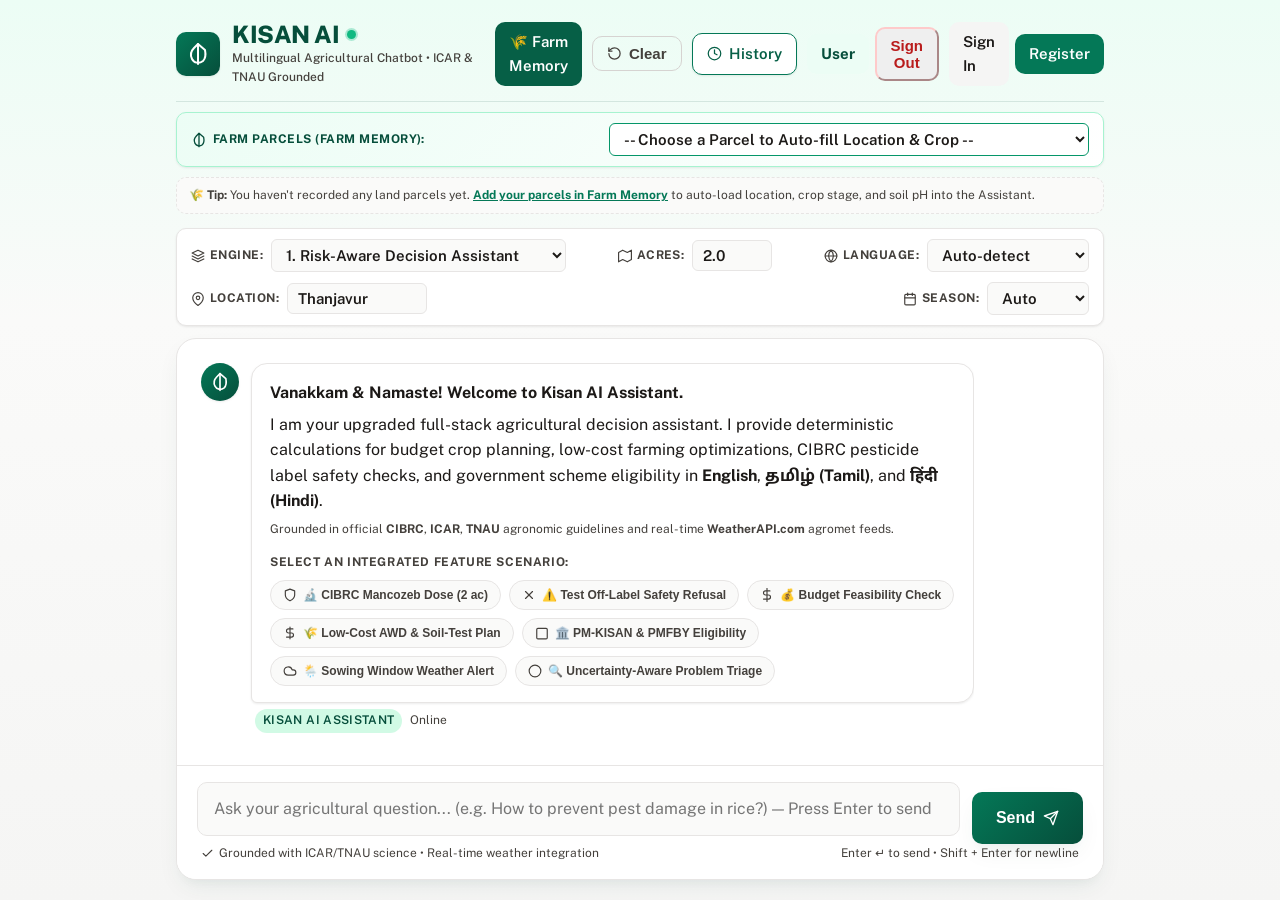
==== commit ff17cd0d: "perf(ui): optimize runtime layout performance, CSS containment, and design tokens" ====
--- a/query-service/src/main/resources/templates/index.html
+++ b/query-service/src/main/resources/templates/index.html
@@ -7,6 +7,7 @@
     <link rel="preconnect" href="https://fonts.googleapis.com">
     <link rel="preconnect" href="https://fonts.gstatic.com" crossorigin>
     <link href="https://fonts.googleapis.com/css2?family=Public+Sans:wght@400;500;600;700;800&family=Noto+Sans+Tamil:wght@400;600;700&family=Noto+Sans+Devanagari:wght@400;600;700&display=swap" rel="stylesheet">
+    <link rel="stylesheet" th:href="@{/css/i18n.css}" href="/css/i18n.css">
     <style>
         :root {
             --primary-950: #022c22;
@@ -387,6 +388,7 @@
             overflow: hidden;
             position: relative;
             min-height: 0;
+            contain: layout;
         }
 
         /* Chat Messages Stream */
@@ -418,6 +420,9 @@
             gap: 12px;
             max-width: 88%;
             animation: msgFadeIn 0.25s cubic-bezier(0.16, 1, 0.3, 1);
+            contain: layout style;
+            content-visibility: auto;
+            contain-intrinsic-size: 0 80px;
         }
 
         @keyframes msgFadeIn {
@@ -978,41 +983,43 @@
                 </div>
                 <div class="brand-title-group">
                     <h1>
-                        KISAN AI 
+                        <span data-i18n="brand_title">KISAN AI</span> 
                         <span class="status-dot" title="Assistant is online and ready"></span>
                     </h1>
-                    <div class="brand-subtitle">Multilingual Agricultural Chatbot &bull; ICAR &amp; TNAU Grounded</div>
+                    <div class="brand-subtitle" data-i18n="brand_subtitle">Multilingual Agricultural Chatbot &bull; ICAR &amp; TNAU Grounded</div>
                 </div>
             </a>
             <div class="header-actions">
+                <div class="kisan-lang-container"></div>
                 <a href="/dashboard" class="btn-header" style="background:var(--primary-800); color:#ffffff; border-color:var(--primary-800);">
-                    <span>🌾 Farm Memory</span>
+                    <span data-i18n="nav_dashboard">🌾 Farm Memory</span>
                 </a>
                 <button type="button" class="btn-header btn-clear" onclick="resetChat()" title="Start new conversation">
                     <svg class="icon-svg" width="15" height="15" viewBox="0 0 24 24">
                         <path d="M3 12a9 9 0 1 0 9-9 9.75 9.75 0 0 0-6.74 2.74L3 8"/>
                         <path d="M3 3v5h5"/>
                     </svg>
-                    <span>Clear</span>
+                    <span data-i18n="nav_clear">Clear</span>
                 </button>
                 <a href="/history" class="btn-header btn-history">
                     <svg class="icon-svg" width="15" height="15" viewBox="0 0 24 24">
                         <circle cx="12" cy="12" r="10"/>
                         <polyline points="12 6 12 12 16 14"/>
                     </svg>
-                    <span>History</span>
+                    <span data-i18n="nav_history">History</span>
                 </a>
                 <span sec:authorize="isAuthenticated()" style="display:inline-flex; align-items:center; gap:6px;">
                     <a href="/dashboard" class="btn-header" style="background:var(--primary-50); color:var(--primary-900); border-color:var(--primary-200); font-weight:700;" sec:authentication="name">User</a>
                     <form th:action="@{/logout}" method="post" style="display:inline;">
                         <input type="hidden" th:if="${_csrf}" th:name="${_csrf.parameterName}" th:value="${_csrf.token}" />
-                        <button type="submit" class="btn-header" style="border-color:var(--error-border); color:var(--error-red);">Sign Out</button>
+                        <button type="submit" class="btn-header" style="border-color:var(--error-border); color:var(--error-red);" data-i18n="nav_logout">Sign Out</button>
                     </form>
                 </span>
                 <span sec:authorize="isAnonymous()" style="display:inline-flex; align-items:center; gap:6px;">
-                    <a href="/login" class="btn-header" style="background:var(--earth-100); color:var(--earth-900);">Sign In</a>
-                    <a href="/register" class="btn-header" style="background:var(--primary-700); color:#ffffff; border-color:var(--primary-700);">Register</a>
+                    <a href="/login" class="btn-header" style="background:var(--earth-100); color:var(--earth-900);" data-i18n="nav_login">Sign In</a>
+                    <a href="/register" class="btn-header" style="background:var(--primary-700); color:#ffffff; border-color:var(--primary-700);" data-i18n="nav_register">Register</a>
                 </span>
+            </div>
         </header>
 
         <!-- Farm Parcel Memory Bar (Logged-in Farmer) -->
@@ -1020,11 +1027,11 @@
             <div class="parcel-bar-top">
                 <div class="parcel-bar-title">
                     <svg class="icon-svg" width="16" height="16" viewBox="0 0 24 24" fill="none" stroke="currentColor" stroke-width="2"><path d="M12 2L8 6c-3 3-4 7-2 11s7 5 11 2c2-2 3-6 2-11L12 2z"/><path d="M12 2v20"/></svg>
-                    <span>Farm Parcels (Farm Memory):</span>
+                    <span data-i18n="parcel_bar_title">Farm Parcels (Farm Memory):</span>
                 </div>
                 <div class="parcel-selector-group">
                     <select id="activePlotSelect" class="context-select parcel-select" onchange="selectPlot(this.value)" aria-label="Select Land Parcel to Auto-Populate Details">
-                        <option value="">-- Choose a Parcel to Auto-fill Location &amp; Crop --</option>
+                        <option value="" data-i18n="parcel_select_default">-- Choose a Parcel to Auto-fill Location &amp; Crop --</option>
                         <option th:each="plot : ${plots}" 
                                 th:value="${plot.id}"
                                 th:data-name="${plot.plotName}"
@@ -1038,18 +1045,18 @@
                             North Acre (Paddy, 1.5 ac, Thanjavur)
                         </option>
                     </select>
-                    <button type="button" id="clearPlotBtn" class="btn-clear-plot" style="display:none;" onclick="clearPlotSelection()">Clear</button>
+                    <button type="button" id="clearPlotBtn" class="btn-clear-plot" style="display:none;" onclick="clearPlotSelection()" data-i18n="btn_clear_plot">Clear</button>
                 </div>
             </div>
             <!-- Active Plot Detail Chips -->
             <div id="activePlotDetails" class="active-plot-details" style="display:none;">
                 <div class="active-plot-badge" id="activePlotBadge"></div>
                 <div class="plot-action-chips">
-                    <span class="plot-action-label">Quick Parcel Inquiries:</span>
-                    <button type="button" class="plot-chip-btn" onclick="askPlotQuestion('dosage')">🧪 Safe Pesticide &amp; Fertilizer</button>
-                    <button type="button" class="plot-chip-btn" onclick="askPlotQuestion('sowing')">🌦️ Weather &amp; Sowing Risk</button>
-                    <button type="button" class="plot-chip-btn" onclick="askPlotQuestion('budget')">💰 Budget Crop Plan</button>
-                    <button type="button" class="plot-chip-btn" onclick="askPlotQuestion('lowcost')">🌿 Low-Cost Farming</button>
+                    <span class="plot-action-label" data-i18n="quick_parcel_inquiries">Quick Parcel Inquiries:</span>
+                    <button type="button" class="plot-chip-btn" onclick="askPlotQuestion('dosage')" data-i18n="chip_dosage">🧪 Safe Pesticide &amp; Fertilizer</button>
+                    <button type="button" class="plot-chip-btn" onclick="askPlotQuestion('sowing')" data-i18n="chip_sowing">🌦️ Weather &amp; Sowing Risk</button>
+                    <button type="button" class="plot-chip-btn" onclick="askPlotQuestion('budget')" data-i18n="chip_budget">💰 Budget Crop Plan</button>
+                    <button type="button" class="plot-chip-btn" onclick="askPlotQuestion('lowcost')" data-i18n="chip_lowcost">🌿 Low-Cost Farming</button>
                 </div>
             </div>
         </section>
@@ -1064,23 +1071,23 @@
             <div class="context-group">
                 <label for="chatCategory" class="context-label">
                     <svg class="icon-svg" width="14" height="14" viewBox="0 0 24 24"><polygon points="12 2 2 7 12 12 22 7 12 2"/><polyline points="2 17 12 22 22 17"/><polyline points="2 12 12 17 22 12"/></svg>
-                    Engine:
+                    <span data-i18n="chat_engine_label">Engine:</span>
                 </label>
                 <select id="chatCategory" class="context-select">
-                    <option value="GENERAL_DECISION">1. Risk-Aware Decision Assistant</option>
-                    <option value="WEATHER_RISK">2. Weather &amp; Sowing Risk Advisory</option>
-                    <option value="BUDGET_PLANNING">3. Budget-Aware Crop Planner</option>
-                    <option value="LOW_COST_FARMING">4. Low-Cost Farming Planner</option>
-                    <option value="GOVERNMENT_SCHEME">5. Govt Scheme Navigator</option>
-                    <option value="PESTICIDE_SAFETY">6. Safe Pesticide Guidance (CIBRC)</option>
-                    <option value="PROBLEM_TRIAGE">7. Crop Problem Triage</option>
+                    <option value="GENERAL_DECISION" data-i18n="chat_engine_general">1. Risk-Aware Decision Assistant</option>
+                    <option value="WEATHER_RISK" data-i18n="chat_engine_weather">2. Weather &amp; Sowing Risk Advisory</option>
+                    <option value="BUDGET_PLANNING" data-i18n="chat_engine_budget">3. Budget-Aware Crop Planner</option>
+                    <option value="LOW_COST_FARMING" data-i18n="chat_engine_low_cost">4. Low-Cost Farming Planner</option>
+                    <option value="GOVERNMENT_SCHEME" data-i18n="chat_engine_scheme">5. Govt Scheme Navigator</option>
+                    <option value="PESTICIDE_SAFETY" data-i18n="chat_engine_pesticide">6. Safe Pesticide Guidance (CIBRC)</option>
+                    <option value="PROBLEM_TRIAGE" data-i18n="chat_engine_triage">7. Crop Problem Triage</option>
                 </select>
             </div>
 
             <div class="context-group">
                 <label for="chatAcres" class="context-label">
                     <svg class="icon-svg" width="14" height="14" viewBox="0 0 24 24"><polygon points="1 6 1 22 8 18 16 22 23 18 23 2 16 6 8 2 1 6"/></svg>
-                    Acres:
+                    <span data-i18n="chat_acres_label">Acres:</span>
                 </label>
                 <input type="number" step="0.1" id="chatAcres" class="context-input" style="width: 80px;" placeholder="Acres" value="2.0">
             </div>
@@ -1092,13 +1099,13 @@
                         <line x1="2" y1="12" x2="22" y2="12"/>
                         <path d="M12 2a15.3 15.3 0 0 1 4 10 15.3 15.3 0 0 1-4 10 15.3 15.3 0 0 1-4-10 15.3 15.3 0 0 1 4-10z"/>
                     </svg>
-                    Language:
+                    <span data-i18n="chat_language_label">Language:</span>
                 </label>
                 <select id="chatLanguage" class="context-select">
-                    <option value="auto">Auto-detect</option>
-                    <option value="en">English (English)</option>
-                    <option value="ta">Tamil (தமிழ்)</option>
-                    <option value="hi">Hindi (हिंदी)</option>
+                    <option value="auto" data-i18n="chat_lang_auto">Auto-detect</option>
+                    <option value="en" data-i18n="chat_lang_en">English (English)</option>
+                    <option value="ta" data-i18n="chat_lang_ta">Tamil (தமிழ்)</option>
+                    <option value="hi" data-i18n="chat_lang_hi">Hindi (हिंदी)</option>
                 </select>
             </div>
 
@@ -1108,9 +1115,9 @@
                         <path d="M21 10c0 7-9 13-9 13s-9-6-9-13a9 9 0 0 1 18 0z"/>
                         <circle cx="12" cy="10" r="3"/>
                     </svg>
-                    Location:
+                    <span data-i18n="chat_location_label">Location:</span>
                 </label>
-                <input type="text" id="chatLocation" class="context-input" placeholder="e.g. Thanjavur" value="Thanjavur">
+                <input type="text" id="chatLocation" class="context-input" placeholder="e.g. Thanjavur" data-i18n-placeholder="chat_location_placeholder" value="Thanjavur">
             </div>
 
             <div class="context-group">
@@ -1121,14 +1128,14 @@
                         <line x1="8" y1="2" x2="8" y2="6"/>
                         <line x1="3" y1="10" x2="21" y2="10"/>
                     </svg>
-                    Season:
+                    <span data-i18n="chat_season_label">Season:</span>
                 </label>
                 <select id="chatSeason" class="context-select">
-                    <option value="Auto">Auto</option>
-                    <option value="Kharif">Kharif</option>
-                    <option value="Rabi">Rabi</option>
-                    <option value="Summer">Summer</option>
-                    <option value="Zaid">Zaid</option>
+                    <option value="Auto" data-i18n="chat_season_auto">Auto</option>
+                    <option value="Kharif" data-i18n="chat_season_kharif">Kharif</option>
+                    <option value="Rabi" data-i18n="chat_season_rabi">Rabi</option>
+                    <option value="Summer" data-i18n="chat_season_summer">Summer</option>
+                    <option value="Zaid" data-i18n="chat_season_zaid">Zaid</option>
                 </select>
             </div>
         </section>
@@ -1209,7 +1216,7 @@
                             ></textarea>
                         </div>
                         <button type="submit" class="btn-send" id="btnSend">
-                            <span>Send</span>
+                            <span data-i18n="chat_send_btn">Send</span>
                             <svg class="icon-svg" width="16" height="16" viewBox="0 0 24 24">
                                 <line x1="22" y1="2" x2="11" y2="13"/>
                                 <polygon points="22 2 15 22 11 13 2 9 22 2"/>
@@ -1219,9 +1226,9 @@
                     <div class="input-hint-row">
                         <span class="disclaimer-badge">
                             <svg class="icon-svg" width="13" height="13" viewBox="0 0 24 24"><polyline points="20 6 9 17 4 12"/></svg>
-                            <span>Grounded with ICAR/TNAU science &bull; Real-time weather integration</span>
+                            <span data-i18n="disclaimer_grounded">Grounded with ICAR/TNAU science &bull; Real-time weather integration</span>
                         </span>
-                        <span>Enter ↵ to send &bull; Shift + Enter for newline</span>
+                        <span data-i18n="input_hint_enter">Enter ↵ to send &bull; Shift + Enter for newline</span>
                     </div>
                 </form>
             </footer>
@@ -1260,26 +1267,31 @@
         if (chatLanguage) {
             chatLanguage.addEventListener('change', function() {
                 updateLanguageUi(this.value);
+                if (window.KisanI18n && (this.value === 'en' || this.value === 'ta' || this.value === 'hi')) {
+                    window.KisanI18n.setLanguage(this.value);
+                }
             });
         }
 
-        // Auto-resize textarea & script auto-detect
+        // Auto-resize textarea & script auto-detect (debounced with requestAnimationFrame to prevent layout thrashing)
+        let chatResizeRaf = null;
         chatInput.addEventListener('input', function() {
-            this.style.height = 'auto';
-            this.style.height = Math.min(this.scrollHeight, 140) + 'px';
+            const inputVal = this.value;
+            if (!chatResizeRaf) {
+                chatResizeRaf = requestAnimationFrame(() => {
+                    this.style.height = 'auto';
+                    this.style.height = Math.min(this.scrollHeight, 140) + 'px';
+                    chatResizeRaf = null;
+                });
+            }
 
             if (chatLanguage && (chatLanguage.value === 'auto' || !chatLanguage.value)) {
-                for (let i = 0; i < this.value.length; i++) {
-                    const code = this.value.charCodeAt(i);
-                    if (code >= 0x0B80 && code <= 0x0BFF) {
-                        chatLanguage.value = 'ta';
-                        updateLanguageUi('ta');
-                        break;
-                    } else if (code >= 0x0900 && code <= 0x097F) {
-                        chatLanguage.value = 'hi';
-                        updateLanguageUi('hi');
-                        break;
-                    }
+                if (/[\u0B80-\u0BFF]/.test(inputVal)) {
+                    chatLanguage.value = 'ta';
+                    updateLanguageUi('ta');
+                } else if (/[\u0900-\u097F]/.test(inputVal)) {
+                    chatLanguage.value = 'hi';
+                    updateLanguageUi('hi');
                 }
             }
         });
@@ -1911,6 +1923,16 @@
                 return { '&': '&amp;', '<': '&lt;', '>': '&gt;', '"': '&quot;', "'": '&#039;' }[m];
             });
         }
+
+        // Synchronize with KisanI18n language changes
+        window.addEventListener('kisan-language-changed', (e) => {
+            const lang = e.detail.language;
+            if (chatLanguage) {
+                chatLanguage.value = lang;
+            }
+            updateLanguageUi(lang);
+        });
     </script>
+    <script th:src="@{/js/i18n.js}" src="/js/i18n.js"></script>
 </body>
 </html>
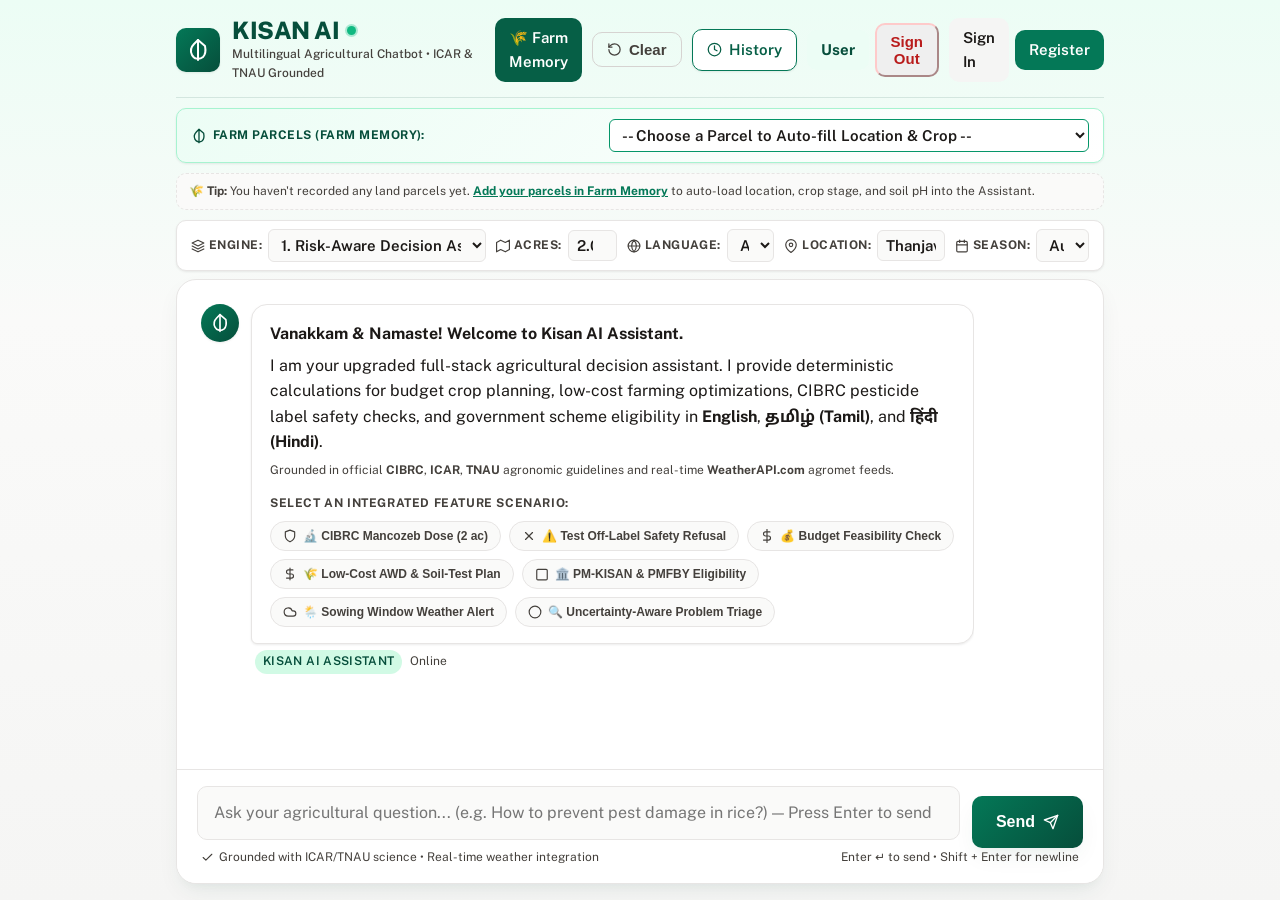
==== commit ed161b2a: "style(layout): refine responsive grid topologies, viewports, and visual hierarchy" ====
--- a/query-service/src/main/resources/templates/index.html
+++ b/query-service/src/main/resources/templates/index.html
@@ -53,6 +53,7 @@
             background: linear-gradient(180deg, #ecfdf5 0%, #fafaf9 320px, #f5f5f4 100%);
             color: var(--earth-800);
             min-height: 100vh;
+            min-height: 100dvh;
             display: flex;
             flex-direction: column;
             line-height: 1.6;
@@ -63,11 +64,12 @@
             width: 100%;
             max-width: 960px;
             margin: 0 auto;
-            padding: 20px 16px;
+            padding: 16px;
             display: flex;
             flex-direction: column;
             flex: 1;
             height: 100vh;
+            height: 100dvh;
         }
 
         /* Focus Ring Standard */
@@ -185,25 +187,24 @@
 
         /* Context Toolbar (Top of Chat) */
         .context-bar {
-            display: flex;
-            align-items: center;
-            justify-content: space-between;
+            display: grid;
+            grid-template-columns: 2.2fr 0.9fr 1.1fr 1.2fr 1fr;
             gap: 10px;
-            padding: 10px 14px;
+            padding: 8px 14px;
             background: #ffffff;
             border: 1px solid var(--earth-200);
             border-radius: var(--radius-md);
-            margin: 12px 0;
+            margin: 8px 0;
             box-shadow: var(--shadow-subtle);
             flex-shrink: 0;
-            flex-wrap: wrap;
+            align-items: center;
         }
 
         .context-group {
             display: flex;
             align-items: center;
-            gap: 8px;
-            flex-wrap: wrap;
+            gap: 6px;
+            min-width: 0;
         }
 
         .context-label {
@@ -214,11 +215,15 @@
             color: var(--earth-700);
             display: inline-flex;
             align-items: center;
-            gap: 5px;
+            gap: 4px;
+            white-space: nowrap;
+            flex-shrink: 0;
         }
 
         .context-select, .context-input {
-            padding: 6px 10px;
+            width: 100%;
+            min-width: 0;
+            padding: 6px 8px;
             font-family: inherit;
             font-size: 0.9375rem;
             font-weight: 600;
@@ -233,10 +238,6 @@
         .context-select:focus, .context-input:focus {
             border-color: var(--primary-600);
             background-color: #ffffff;
-        }
-
-        .context-input {
-            width: 140px;
         }
 
         /* Parcel Memory Toolbar (Logged-in Farmer) */
@@ -943,7 +944,16 @@
             stroke-linejoin: round;
         }
 
-        /* Mobile Adjustments */
+        /* Responsive Layout Adaptations */
+        @media (max-width: 920px) {
+            .context-bar {
+                grid-template-columns: repeat(4, 1fr);
+            }
+            .context-group-wide {
+                grid-column: 1 / -1;
+            }
+        }
+
         @media (max-width: 640px) {
             .app-shell {
                 padding: 10px 8px;
@@ -955,14 +965,36 @@
             }
             .header-actions {
                 width: 100%;
-                justify-content: space-between;
+                display: flex;
+                flex-wrap: wrap;
+                align-items: center;
+                gap: 6px;
             }
             .context-bar {
-                flex-direction: column;
-                align-items: stretch;
+                grid-template-columns: 1fr 1fr;
+                gap: 8px;
+                padding: 10px;
+                margin: 6px 0;
+            }
+            .context-group-wide {
+                grid-column: 1 / -1;
+            }
+            .parcel-selector-group {
+                width: 100%;
+                justify-content: stretch;
+            }
+            .parcel-select {
+                max-width: 100%;
             }
             .msg-row {
-                max-width: 95%;
+                max-width: 96%;
+            }
+            .chat-messages {
+                padding: 14px 10px;
+                gap: 14px;
+            }
+            .chat-input-bar {
+                padding: 10px 12px;
             }
             .btn-send {
                 padding: 0 16px;
@@ -1068,7 +1100,7 @@
 
         <!-- Context & Agricultural Setting Toolbar -->
         <section class="context-bar">
-            <div class="context-group">
+            <div class="context-group context-group-wide">
                 <label for="chatCategory" class="context-label">
                     <svg class="icon-svg" width="14" height="14" viewBox="0 0 24 24"><polygon points="12 2 2 7 12 12 22 7 12 2"/><polyline points="2 17 12 22 22 17"/><polyline points="2 12 12 17 22 12"/></svg>
                     <span data-i18n="chat_engine_label">Engine:</span>
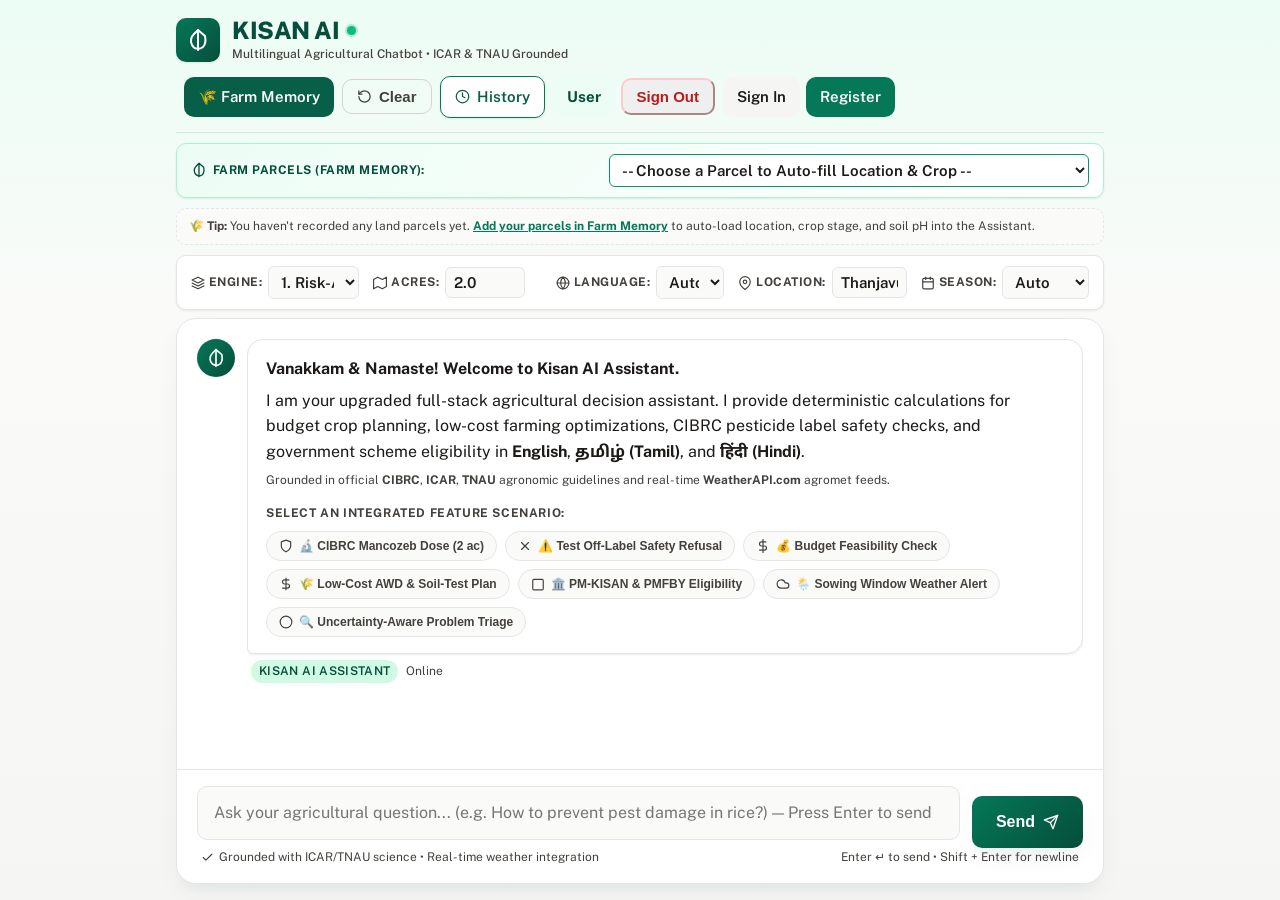
==== commit 9e6aa138: "fix(ui): eliminate right-edge horizontal canvas cropping and enhance responsive layout" ====
--- a/query-service/src/main/resources/templates/index.html
+++ b/query-service/src/main/resources/templates/index.html
@@ -2,12 +2,13 @@
 <html lang="en" xmlns:th="http://www.thymeleaf.org">
 <head>
     <meta charset="UTF-8">
-    <meta name="viewport" content="width=device-width, initial-scale=1.0">
+    <meta name="viewport" content="width=device-width, initial-scale=1.0, viewport-fit=cover">
     <title>Kisan AI — Multilingual Agricultural Assistant</title>
     <link rel="preconnect" href="https://fonts.googleapis.com">
     <link rel="preconnect" href="https://fonts.gstatic.com" crossorigin>
     <link href="https://fonts.googleapis.com/css2?family=Public+Sans:wght@400;500;600;700;800&family=Noto+Sans+Tamil:wght@400;600;700&family=Noto+Sans+Devanagari:wght@400;600;700&display=swap" rel="stylesheet">
     <link rel="stylesheet" th:href="@{/css/i18n.css}" href="/css/i18n.css">
+    <link rel="icon" type="image/svg+xml" href="data:image/svg+xml,%3Csvg xmlns='http://www.w3.org/2000/svg' viewBox='0 0 24 24' fill='%23059669'%3E%3Cpath d='M12 2L8 6c-3 3-4 7-2 11s7 5 11 2c2-2 3-6 2-11L12 2z'/%3E%3Cpath d='M12 2v20' stroke='%23ffffff' stroke-width='2'/%3E%3C/svg%3E">
     <style>
         :root {
             --primary-950: #022c22;
@@ -48,15 +49,31 @@
             padding: 0;
         }
 
+        html {
+            overflow-x: hidden;
+            box-sizing: border-box;
+            width: 100%;
+            max-width: 100%;
+        }
+
         body {
             font-family: 'Public Sans', 'Noto Sans Tamil', 'Noto Sans Devanagari', -apple-system, BlinkMacSystemFont, 'Segoe UI', system-ui, sans-serif;
             background: linear-gradient(180deg, #ecfdf5 0%, #fafaf9 320px, #f5f5f4 100%);
             color: var(--earth-800);
             min-height: 100vh;
             min-height: 100dvh;
+            width: 100%;
+            max-width: 100vw;
+            overflow-x: hidden;
             display: flex;
             flex-direction: column;
             line-height: 1.6;
+            padding-top: env(safe-area-inset-top);
+            padding-left: env(safe-area-inset-left);
+            padding-right: env(safe-area-inset-right);
+            -webkit-text-size-adjust: 100%;
+            touch-action: manipulation;
+            box-sizing: border-box;
         }
 
         /* App Shell */
@@ -70,6 +87,9 @@
             flex: 1;
             height: 100vh;
             height: 100dvh;
+            min-width: 0;
+            box-sizing: border-box;
+            overflow-x: hidden;
         }
 
         /* Focus Ring Standard */
@@ -83,9 +103,17 @@
             display: flex;
             justify-content: space-between;
             align-items: center;
+            flex-wrap: wrap;
+            gap: 12px;
             padding-bottom: 14px;
             border-bottom: 1px solid rgba(6, 78, 59, 0.12);
             flex-shrink: 0;
+            min-width: 0;
+            max-width: 100%;
+        }
+
+        .brand-title-group {
+            min-width: 0;
         }
 
         .brand-badge {
@@ -145,7 +173,10 @@
         .header-actions {
             display: flex;
             align-items: center;
-            gap: 10px;
+            flex-wrap: wrap;
+            gap: 8px;
+            min-width: 0;
+            max-width: 100%;
         }
 
         .btn-header {
@@ -187,10 +218,10 @@
 
         /* Context Toolbar (Top of Chat) */
         .context-bar {
-            display: grid;
-            grid-template-columns: 2.2fr 0.9fr 1.1fr 1.2fr 1fr;
-            gap: 10px;
-            padding: 8px 14px;
+            display: flex;
+            flex-wrap: wrap;
+            gap: 10px 14px;
+            padding: 10px 14px;
             background: #ffffff;
             border: 1px solid var(--earth-200);
             border-radius: var(--radius-md);
@@ -200,11 +231,17 @@
             align-items: center;
         }
 
+        .context-group-wide {
+            flex: 2 1 280px;
+            min-width: 220px;
+        }
+
         .context-group {
             display: flex;
             align-items: center;
             gap: 6px;
-            min-width: 0;
+            flex: 1 1 130px;
+            min-width: 120px;
         }
 
         .context-label {
@@ -389,18 +426,26 @@
             overflow: hidden;
             position: relative;
             min-height: 0;
-            contain: layout;
+            min-width: 0;
+            width: 100%;
+            max-width: 100%;
+            box-sizing: border-box;
         }
 
         /* Chat Messages Stream */
         .chat-messages {
             flex: 1;
             overflow-y: auto;
-            padding: 24px;
+            overflow-x: hidden;
+            padding: 20px;
             display: flex;
             flex-direction: column;
             gap: 20px;
             scroll-behavior: smooth;
+            min-width: 0;
+            width: 100%;
+            max-width: 100%;
+            box-sizing: border-box;
         }
 
         /* Custom Scrollbar */
@@ -419,11 +464,11 @@
         .msg-row {
             display: flex;
             gap: 12px;
-            max-width: 88%;
+            max-width: min(88%, 100%);
+            width: fit-content;
+            min-width: 0;
+            box-sizing: border-box;
             animation: msgFadeIn 0.25s cubic-bezier(0.16, 1, 0.3, 1);
-            contain: layout style;
-            content-visibility: auto;
-            contain-intrinsic-size: 0 80px;
         }
 
         @keyframes msgFadeIn {
@@ -434,10 +479,13 @@
         .msg-user {
             align-self: flex-end;
             flex-direction: row-reverse;
+            max-width: min(85%, calc(100% - 10px));
         }
 
         .msg-bot {
             align-self: flex-start;
+            max-width: 100%;
+            width: 100%;
         }
 
         /* Avatars */
@@ -467,6 +515,11 @@
             display: flex;
             flex-direction: column;
             gap: 6px;
+            min-width: 0;
+            max-width: 100%;
+            flex: 1;
+            overflow: hidden;
+            box-sizing: border-box;
         }
 
         .bubble-content {
@@ -474,6 +527,10 @@
             font-size: 1rem;
             line-height: 1.6;
             word-break: break-word;
+            overflow-wrap: break-word;
+            min-width: 0;
+            max-width: 100%;
+            box-sizing: border-box;
         }
 
         .msg-user .bubble-content {
@@ -537,6 +594,10 @@
             padding: 14px 16px;
             margin-bottom: 14px;
             box-shadow: var(--shadow-subtle);
+            min-width: 0;
+            max-width: 100%;
+            box-sizing: border-box;
+            overflow: hidden;
         }
 
         .weather-live-header {
@@ -546,6 +607,9 @@
             margin-bottom: 10px;
             padding-bottom: 8px;
             border-bottom: 1px solid rgba(6, 78, 59, 0.1);
+            flex-wrap: wrap;
+            gap: 6px;
+            min-width: 0;
         }
 
         .weather-live-loc {
@@ -555,6 +619,7 @@
             font-size: 1rem;
             color: var(--primary-900);
             font-weight: 700;
+            min-width: 0;
         }
 
         .weather-cond-badge {
@@ -570,19 +635,16 @@
             display: inline-flex;
             align-items: center;
             gap: 5px;
+            flex-shrink: 0;
         }
 
         .weather-live-grid {
             display: grid;
-            grid-template-columns: repeat(3, 1fr);
+            grid-template-columns: repeat(auto-fit, minmax(110px, 1fr));
             gap: 10px;
             margin-bottom: 10px;
-        }
-
-        @media (max-width: 580px) {
-            .weather-live-grid {
-                grid-template-columns: 1fr;
-            }
+            min-width: 0;
+            max-width: 100%;
         }
 
         .weather-stat-box {
@@ -593,6 +655,9 @@
             padding: 10px 12px;
             border-radius: var(--radius-sm);
             border: 1px solid rgba(6, 78, 59, 0.08);
+            min-width: 0;
+            box-sizing: border-box;
+            overflow: hidden;
         }
 
         .stat-ico {
@@ -600,6 +665,7 @@
             align-items: center;
             justify-content: center;
             color: var(--primary-700);
+            flex-shrink: 0;
         }
 
         .stat-num {
@@ -607,6 +673,7 @@
             font-weight: 800;
             color: var(--earth-900);
             line-height: 1.1;
+            white-space: nowrap;
         }
 
         .stat-lbl {
@@ -643,6 +710,8 @@
             display: flex;
             flex-direction: column;
             gap: 8px;
+            min-width: 0;
+            max-width: 100%;
         }
 
         .sources-title {
@@ -660,6 +729,8 @@
             display: flex;
             flex-direction: column;
             gap: 6px;
+            min-width: 0;
+            max-width: 100%;
         }
 
         .source-item {
@@ -672,6 +743,9 @@
             border-radius: var(--radius-sm);
             font-size: 0.75rem;
             gap: 8px;
+            min-width: 0;
+            max-width: 100%;
+            box-sizing: border-box;
         }
 
         .source-name-box {
@@ -680,6 +754,7 @@
             gap: 8px;
             flex: 1;
             min-width: 0;
+            overflow: hidden;
         }
 
         .source-name {
@@ -688,6 +763,8 @@
             white-space: nowrap;
             overflow: hidden;
             text-overflow: ellipsis;
+            min-width: 0;
+            flex: 1;
         }
 
         .source-badge-tag {
@@ -842,7 +919,7 @@
 
         /* Bottom Chat Input Bar */
         .chat-input-bar {
-            padding: 16px 20px;
+            padding: 16px 20px max(16px, calc(10px + env(safe-area-inset-bottom)));
             background: #ffffff;
             border-top: 1px solid var(--earth-200);
             display: flex;
@@ -946,17 +1023,33 @@
 
         /* Responsive Layout Adaptations */
         @media (max-width: 920px) {
-            .context-bar {
-                grid-template-columns: repeat(4, 1fr);
+            .app-shell {
+                padding: 12px 10px;
+            }
+            .header-bar {
+                flex-direction: column;
+                align-items: stretch;
+                gap: 12px;
+            }
+            .header-actions {
+                width: 100%;
+                justify-content: flex-start;
             }
             .context-group-wide {
-                grid-column: 1 / -1;
+                flex: 1 1 100%;
+            }
+            .chat-messages {
+                padding: 16px 12px;
+                gap: 16px;
+            }
+            .msg-row {
+                max-width: 94%;
             }
         }
 
         @media (max-width: 640px) {
             .app-shell {
-                padding: 10px 8px;
+                padding: 8px 6px;
             }
             .header-bar {
                 flex-direction: column;
@@ -971,13 +1064,18 @@
                 gap: 6px;
             }
             .context-bar {
-                grid-template-columns: 1fr 1fr;
+                display: flex;
+                flex-wrap: wrap;
                 gap: 8px;
                 padding: 10px;
                 margin: 6px 0;
             }
             .context-group-wide {
-                grid-column: 1 / -1;
+                flex: 1 1 100%;
+            }
+            .context-group {
+                flex: 1 1 calc(50% - 8px);
+                min-width: 110px;
             }
             .parcel-selector-group {
                 width: 100%;
@@ -987,23 +1085,233 @@
                 max-width: 100%;
             }
             .msg-row {
-                max-width: 96%;
+                max-width: 98%;
+                gap: 8px;
+            }
+            .msg-avatar {
+                width: 32px;
+                height: 32px;
             }
             .chat-messages {
-                padding: 14px 10px;
-                gap: 14px;
+                padding: 12px 8px;
+                gap: 12px;
             }
             .chat-input-bar {
-                padding: 10px 12px;
+                padding: 10px 10px;
             }
             .btn-send {
                 padding: 0 16px;
+            }
+        }
+
+        /* Coarse pointer optimization for touchscreens */
+        @media (pointer: coarse) {
+            .btn-header {
+                min-height: 44px;
+                padding: 10px 14px;
+            }
+            .chip-btn {
+                min-height: 44px;
+                padding: 10px 14px;
+            }
+            .engine-select, .param-input, .parcel-select {
+                min-height: 44px;
+            }
+            .btn-send {
+                min-height: 48px;
+            }
+            .chat-textarea {
+                font-size: 1rem;
+            }
+        }
+
+        /* Hover vs Touch Active States */
+        @media (hover: none) {
+            .btn-header:hover, .btn-send:hover, .chip-btn:hover {
+                transform: none;
+            }
+            .btn-header:active, .btn-send:active, .chip-btn:active {
+                transform: scale(0.97);
+            }
+        }
+
+        /* Landscape Orientation / Low-Height Devices */
+        @media (max-height: 520px) and (orientation: landscape) {
+            .app-shell {
+                padding: 4px 8px;
+            }
+            .header-bar {
+                padding-bottom: 4px;
+                gap: 6px;
+            }
+            .brand-logo-icon {
+                width: 32px;
+                height: 32px;
+            }
+            .brand-title-group h1 {
+                font-size: 1.2rem;
+            }
+            .brand-subtitle {
+                display: none;
+            }
+            .context-bar {
+                padding: 4px 8px;
+                margin: 4px 0;
+                gap: 6px;
+                grid-template-columns: 2fr 1fr 1fr 1fr 1fr;
+            }
+            .context-group label {
+                font-size: 0.75rem;
+                margin-bottom: 2px;
+            }
+            .parcel-bar {
+                padding: 4px 8px;
+                margin-bottom: 4px;
+                font-size: 0.75rem;
+            }
+            .chat-messages {
+                padding: 8px 10px;
+                gap: 8px;
+            }
+            .chat-input-bar {
+                padding: 6px 12px max(6px, env(safe-area-inset-bottom));
+                gap: 4px;
+            }
+            .chat-textarea {
+                min-height: 40px;
+                max-height: 68px;
+                padding: 8px 12px;
+                font-size: 0.9375rem;
+            }
+            .btn-send {
+                height: 40px;
+                min-height: 40px;
+                padding: 0 16px;
+                font-size: 0.9375rem;
+            }
+            .input-hint-row {
+                display: none;
+            }
+        }
+
+        /* Micro-Screen Support (e.g. 320px-360px budget phones) */
+        @media (max-width: 360px) {
+            .brand-title-group h1 {
+                font-size: clamp(1rem, 5vw, 1.2rem);
+            }
+            .context-bar {
+                flex-direction: column;
+                align-items: stretch;
+                gap: 6px;
+            }
+            .context-group {
+                flex: 1 1 100%;
+                width: 100%;
+            }
+            .btn-header {
+                font-size: 0.75rem;
+                padding: 6px 8px;
+            }
+            .header-actions {
+                gap: 4px;
+            }
+        }
+
+        /* Motion Reduction */
+        @media (prefers-reduced-motion: reduce) {
+            *, *::before, *::after {
+                animation-duration: 0.01ms !important;
+                animation-iteration-count: 1 !important;
+                transition-duration: 0.01ms !important;
+                scroll-behavior: auto !important;
+            }
+        }
+
+        /* Print Adaptation */
+        .print-header {
+            display: none;
+        }
+
+        @media print {
+            body {
+                background: #ffffff !important;
+                color: var(--earth-900) !important;
+                min-height: auto;
+                height: auto;
+                padding: 0;
+            }
+            .app-shell {
+                max-width: 100%;
+                height: auto;
+                min-height: auto;
+                padding: 0;
+            }
+            .header-bar,
+            .context-bar,
+            .parcel-bar,
+            .chat-input-bar,
+            .welcome-card,
+            .btn-header,
+            .status-dot {
+                display: none !important;
+            }
+            .print-header {
+                display: block;
+                margin-bottom: 20px;
+                padding-bottom: 12px;
+                border-bottom: 2px solid var(--primary-700);
+            }
+            .print-header h2 {
+                font-size: 1.5rem;
+                color: var(--primary-900);
+                margin-bottom: 4px;
+            }
+            .print-header p {
+                font-size: 0.75rem;
+                color: var(--earth-700);
+            }
+            .chat-messages {
+                overflow: visible !important;
+                height: auto !important;
+                padding: 0;
+                gap: 16px;
+            }
+            .msg-row {
+                max-width: 100% !important;
+                margin-bottom: 16px;
+                break-inside: avoid;
+                page-break-inside: avoid;
+            }
+            .msg-bubble {
+                box-shadow: none !important;
+                border: 1px solid var(--earth-300) !important;
+                background: #ffffff !important;
+                color: var(--earth-900) !important;
+            }
+            .msg-user .msg-bubble {
+                background: #f5f5f4 !important;
+                color: var(--earth-900) !important;
+                border-color: #d6d3d1 !important;
+            }
+            .msg-assistant .msg-bubble {
+                border-color: var(--primary-600) !important;
+            }
+            .bubble-sources {
+                border-top: 1px solid #d6d3d1 !important;
             }
         }
     </style>
 </head>
 <body>
     <div class="app-shell">
+        <!-- Printable Header (Visible only when printed) -->
+        <div class="print-header" aria-hidden="true">
+            <div class="print-brand">
+                <h2>KISAN AI — Multilingual Agricultural Assistant</h2>
+                <p>Agronomic Advisory &amp; Field Recommendations &bull; Grounded in ICAR, TNAU &amp; CIBRC</p>
+            </div>
+            <div class="print-meta" style="font-size:0.75rem; color:var(--earth-600); margin-top:4px;">Official Agronomic Advisory Record</div>
+        </div>
         <!-- Top Navigation -->
         <header class="header-bar">
             <a href="/" class="brand-badge">
@@ -1185,43 +1493,43 @@
                     </div>
                     <div class="msg-bubble">
                         <div class="bubble-content">
-                            <p><strong>Vanakkam &amp; Namaste! Welcome to Kisan AI Assistant.</strong></p>
-                            <p style="margin-top: 6px;">
+                            <p><strong data-i18n="welcome_title">Vanakkam &amp; Namaste! Welcome to Kisan AI Assistant.</strong></p>
+                            <p style="margin-top: 6px;" data-i18n="welcome_desc">
                                 I am your upgraded full-stack agricultural decision assistant. I provide deterministic calculations for budget crop planning, low-cost farming optimizations, CIBRC pesticide label safety checks, and government scheme eligibility in <strong>English</strong>, <strong>தமிழ் (Tamil)</strong>, and <strong>हिंदी (Hindi)</strong>.
                             </p>
-                            <p style="margin-top: 6px; font-size: 0.75rem; color: var(--earth-700);">
+                            <p style="margin-top: 6px; font-size: 0.75rem; color: var(--earth-700);" data-i18n="welcome_grounded">
                                 Grounded in official <strong>CIBRC</strong>, <strong>ICAR</strong>, <strong>TNAU</strong> agronomic guidelines and real-time <strong>WeatherAPI.com</strong> agromet feeds.
                             </p>
 
-                            <div class="welcome-chips-title">Select an Integrated Feature Scenario:</div>
+                            <div class="welcome-chips-title" data-i18n="welcome_scenario_title">Select an Integrated Feature Scenario:</div>
                             <div class="welcome-chips">
                                 <button type="button" class="chip-btn" onclick="sendQuickFeature('What is the recommended pesticide dosage for blast in paddy for 2 acres?', 'PESTICIDE_SAFETY', 'paddy', 'Thanjavur')">
                                     <svg class="icon-svg" width="14" height="14" viewBox="0 0 24 24"><path d="M12 22s8-4 8-10V5l-8-3-8 3v7c0 6 8 10 8 10z"/></svg>
-                                    <span>🔬 CIBRC Mancozeb Dose (2 ac)</span>
+                                    <span data-i18n="chip_scenario_pesticide">🔬 CIBRC Mancozeb Dose (2 ac)</span>
                                 </button>
                                 <button type="button" class="chip-btn" onclick="sendQuickFeature('Can I spray Coragen Chlorantraniliprole on mango trees?', 'PESTICIDE_SAFETY', 'mango', 'Madurai')">
                                     <svg class="icon-svg" width="14" height="14" viewBox="0 0 24 24"><line x1="18" y1="6" x2="6" y2="18"/><line x1="6" y1="6" x2="18" y2="18"/></svg>
-                                    <span>⚠️ Test Off-Label Safety Refusal</span>
+                                    <span data-i18n="chip_scenario_offlabel">⚠️ Test Off-Label Safety Refusal</span>
                                 </button>
                                 <button type="button" class="chip-btn" onclick="sendQuickFeature('What is the itemized budget and cost of cultivation for 2 acres of paddy with Rs 30000 budget?', 'BUDGET_PLANNING', 'paddy', 'Thanjavur')">
                                     <svg class="icon-svg" width="14" height="14" viewBox="0 0 24 24"><line x1="12" y1="1" x2="12" y2="23"/><path d="M17 5H9.5a3.5 3.5 0 0 0 0 7h5a3.5 3.5 0 0 1 0 7H6"/></svg>
-                                    <span>💰 Budget Feasibility Check</span>
+                                    <span data-i18n="chip_scenario_budget">💰 Budget Feasibility Check</span>
                                 </button>
                                 <button type="button" class="chip-btn" onclick="sendQuickFeature('How can I reduce expenses in rice farming using sustainable low-cost practices?', 'LOW_COST_FARMING', 'paddy', 'Thanjavur')">
                                     <svg class="icon-svg" width="14" height="14" viewBox="0 0 24 24"><path d="M12 2v20M17 5H9.5a3.5 3.5 0 0 0 0 7h5a3.5 3.5 0 0 1 0 7H6"/></svg>
-                                    <span>🌾 Low-Cost AWD &amp; Soil-Test Plan</span>
+                                    <span data-i18n="chip_scenario_lowcost">🌾 Low-Cost AWD &amp; Soil-Test Plan</span>
                                 </button>
                                 <button type="button" class="chip-btn" onclick="sendQuickFeature('Am I eligible for PM-KISAN and PMFBY crop insurance in Thanjavur district for paddy?', 'GOVERNMENT_SCHEME', 'paddy', 'Thanjavur')">
                                     <svg class="icon-svg" width="14" height="14" viewBox="0 0 24 24"><rect x="3" y="4" width="18" height="18" rx="2" ry="2"/></svg>
-                                    <span>🏛️ PM-KISAN &amp; PMFBY Eligibility</span>
+                                    <span data-i18n="chip_scenario_scheme">🏛️ PM-KISAN &amp; PMFBY Eligibility</span>
                                 </button>
                                 <button type="button" class="chip-btn" onclick="sendQuickFeature('Heavy rain of 45 mm is forecasted. Should I sow paddy seeds today in Thanjavur?', 'WEATHER_RISK', 'paddy', 'Thanjavur')">
                                     <svg class="icon-svg" width="14" height="14" viewBox="0 0 24 24"><path d="M17.5 19H9a7 7 0 1 1 6.71-9h1.79a4.5 4.5 0 1 1 0 9Z"/></svg>
-                                    <span>🌦️ Sowing Window Weather Alert</span>
+                                    <span data-i18n="chip_scenario_weather">🌦️ Sowing Window Weather Alert</span>
                                 </button>
                                 <button type="button" class="chip-btn" onclick="sendQuickFeature('My paddy plants have yellow leaves at the bottom with a V-shape pattern. What is the cause?', 'PROBLEM_TRIAGE', 'paddy', 'Thanjavur')">
                                     <svg class="icon-svg" width="14" height="14" viewBox="0 0 24 24"><circle cx="12" cy="12" r="10"/></svg>
-                                    <span>🔍 Uncertainty-Aware Problem Triage</span>
+                                    <span data-i18n="chip_scenario_triage">🔍 Uncertainty-Aware Problem Triage</span>
                                 </button>
                             </div>
                         </div>
@@ -1352,11 +1660,14 @@
             document.getElementById('chatForm').requestSubmit();
         }
 
+        let pendingCropOverride = null;
+
         function sendQuickFeature(question, category, crop, location) {
             chatInput.value = question;
             const catElem = document.getElementById('chatCategory');
             if (catElem && category) catElem.value = category;
             if (location) chatLocation.value = location;
+            if (crop) pendingCropOverride = crop;
             document.getElementById('chatForm').requestSubmit();
         }
 
@@ -1765,7 +2076,11 @@
 
             const catElem = document.getElementById('chatCategory');
             const categoryVal = catElem ? catElem.value : 'GENERAL';
-            const cropVal = selectedPlotData && selectedPlotData.crop ? selectedPlotData.crop : '';
+            const cropVal = pendingCropOverride || (selectedPlotData && selectedPlotData.crop ? selectedPlotData.crop : '');
+            pendingCropOverride = null;
+
+            const acresInput = document.getElementById('chatAcres');
+            const acresVal = acresInput && acresInput.value ? parseFloat(acresInput.value) : (selectedPlotData && selectedPlotData.acres ? parseFloat(selectedPlotData.acres) : null);
 
             const requestBody = {
                 question: questionText,
@@ -1773,7 +2088,8 @@
                 location: locationVal,
                 season: seasonVal,
                 category: categoryVal,
-                crop: cropVal
+                crop: cropVal,
+                acres: acresVal
             };
 
             try {
